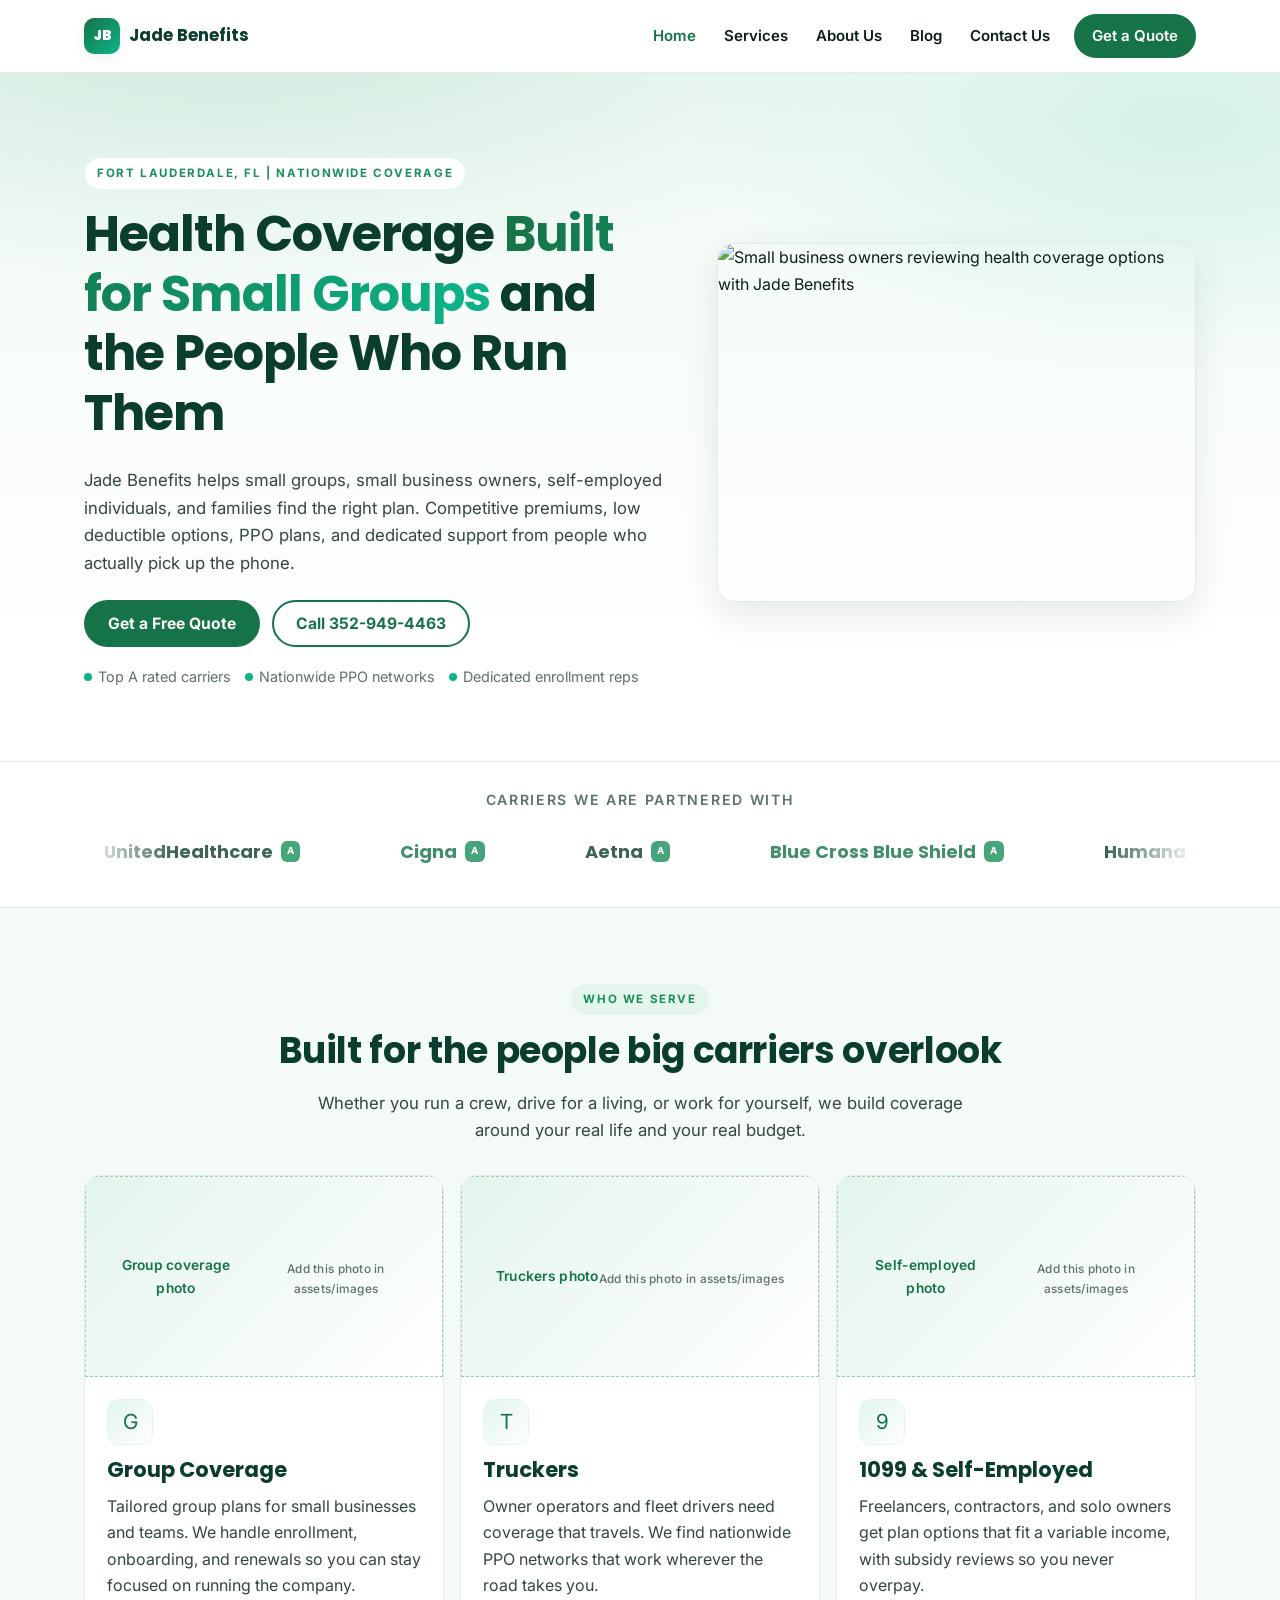
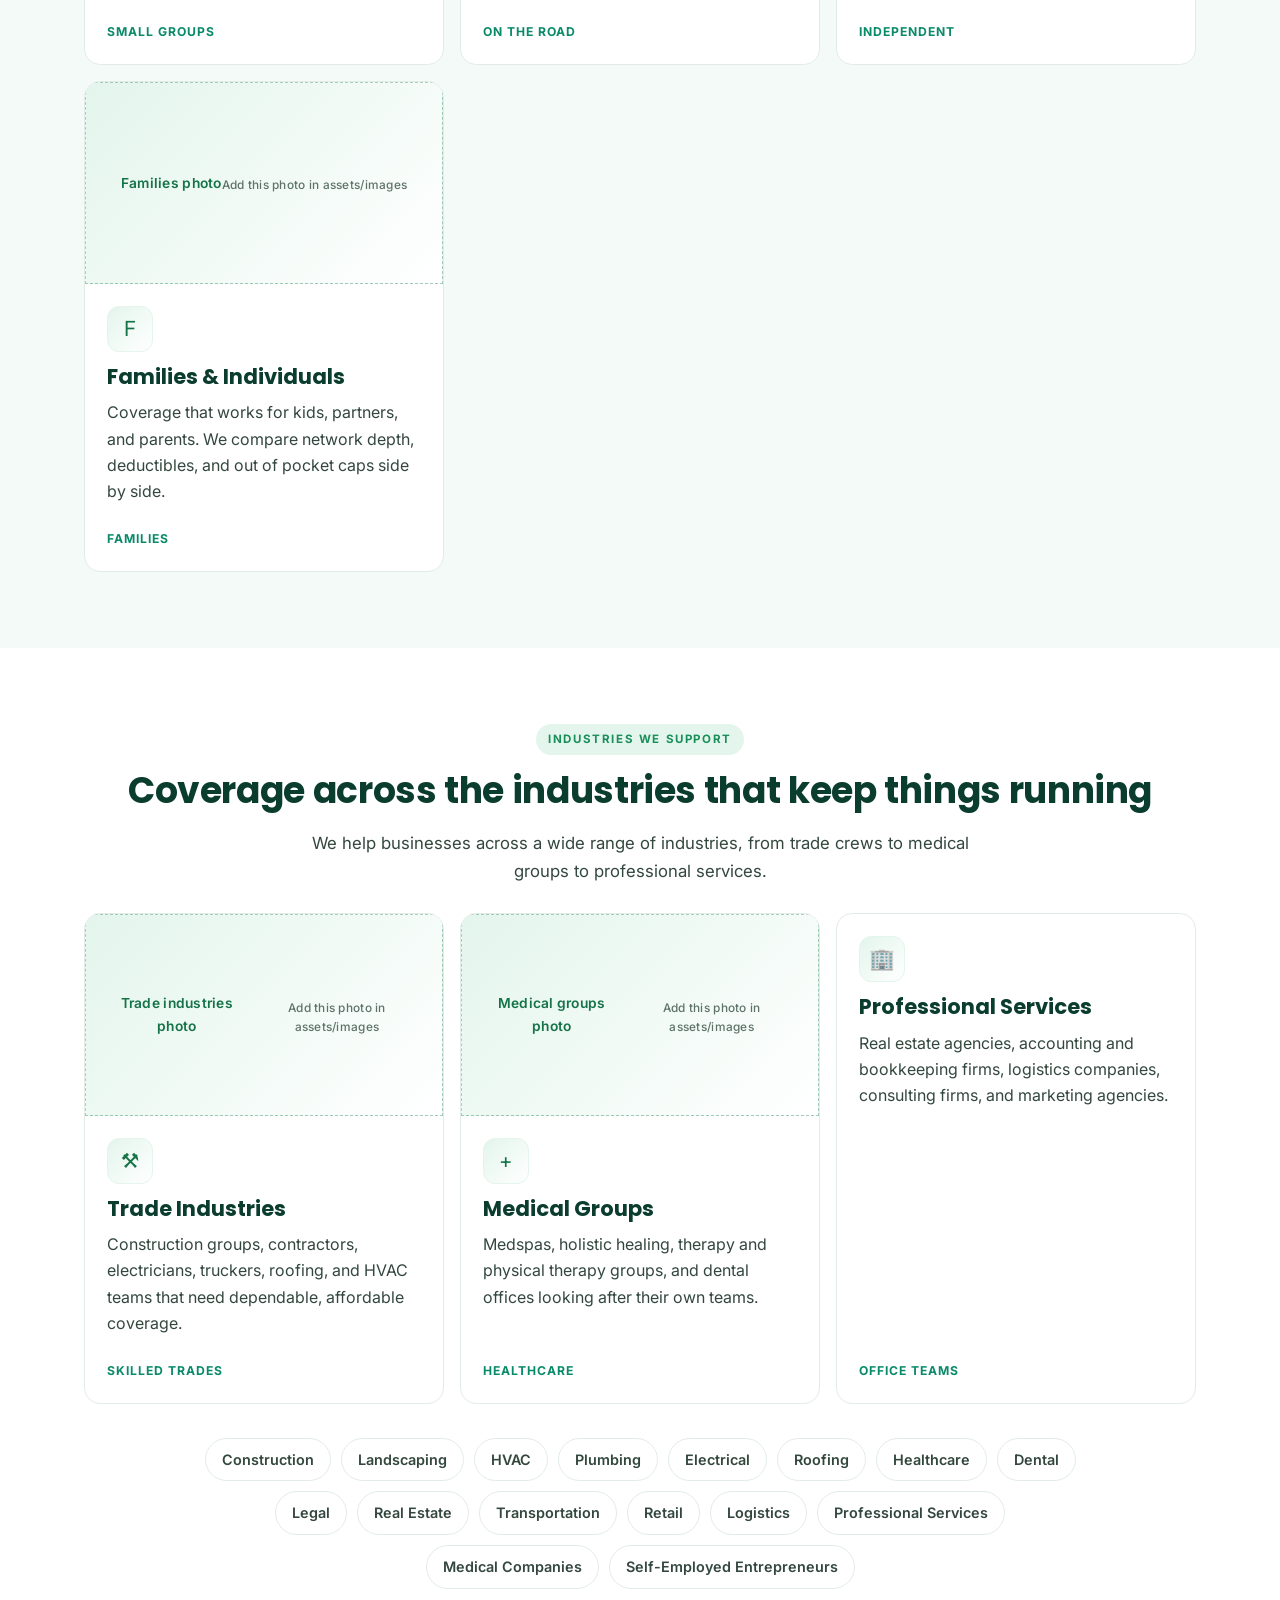
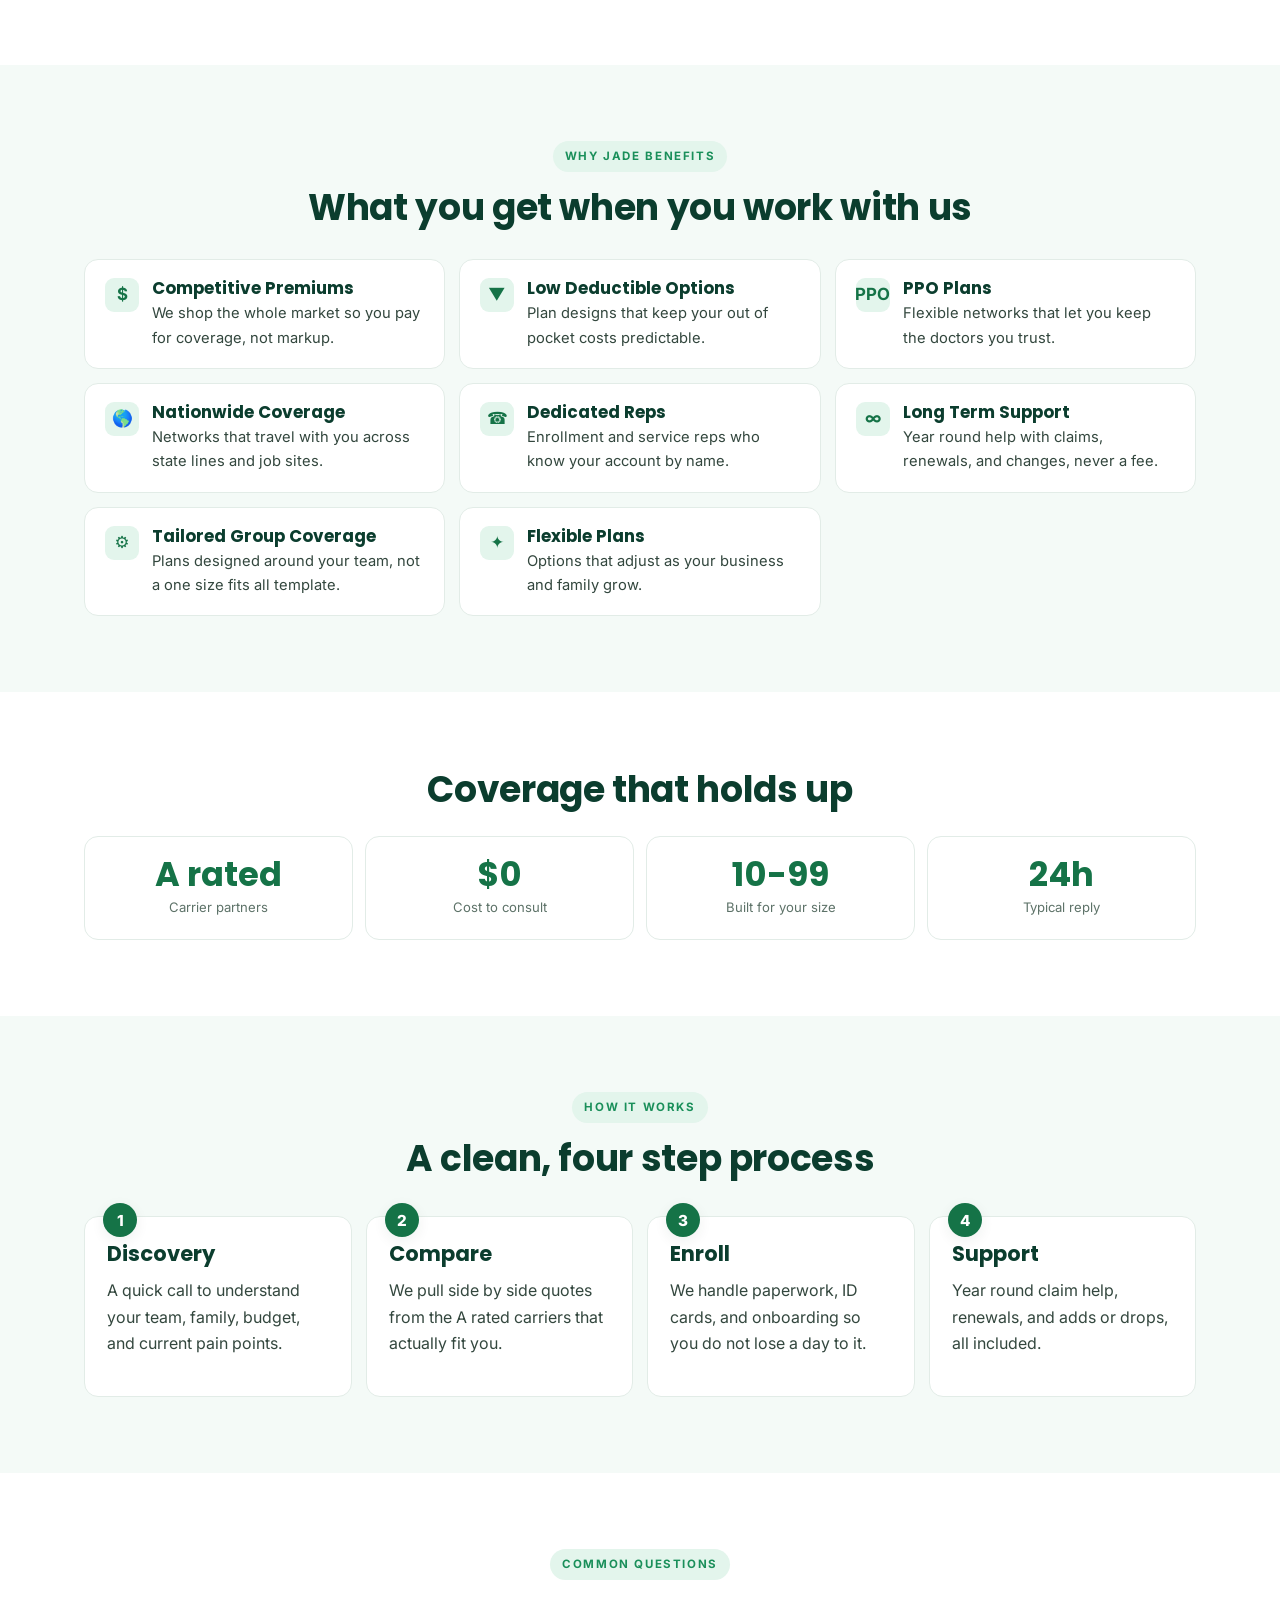
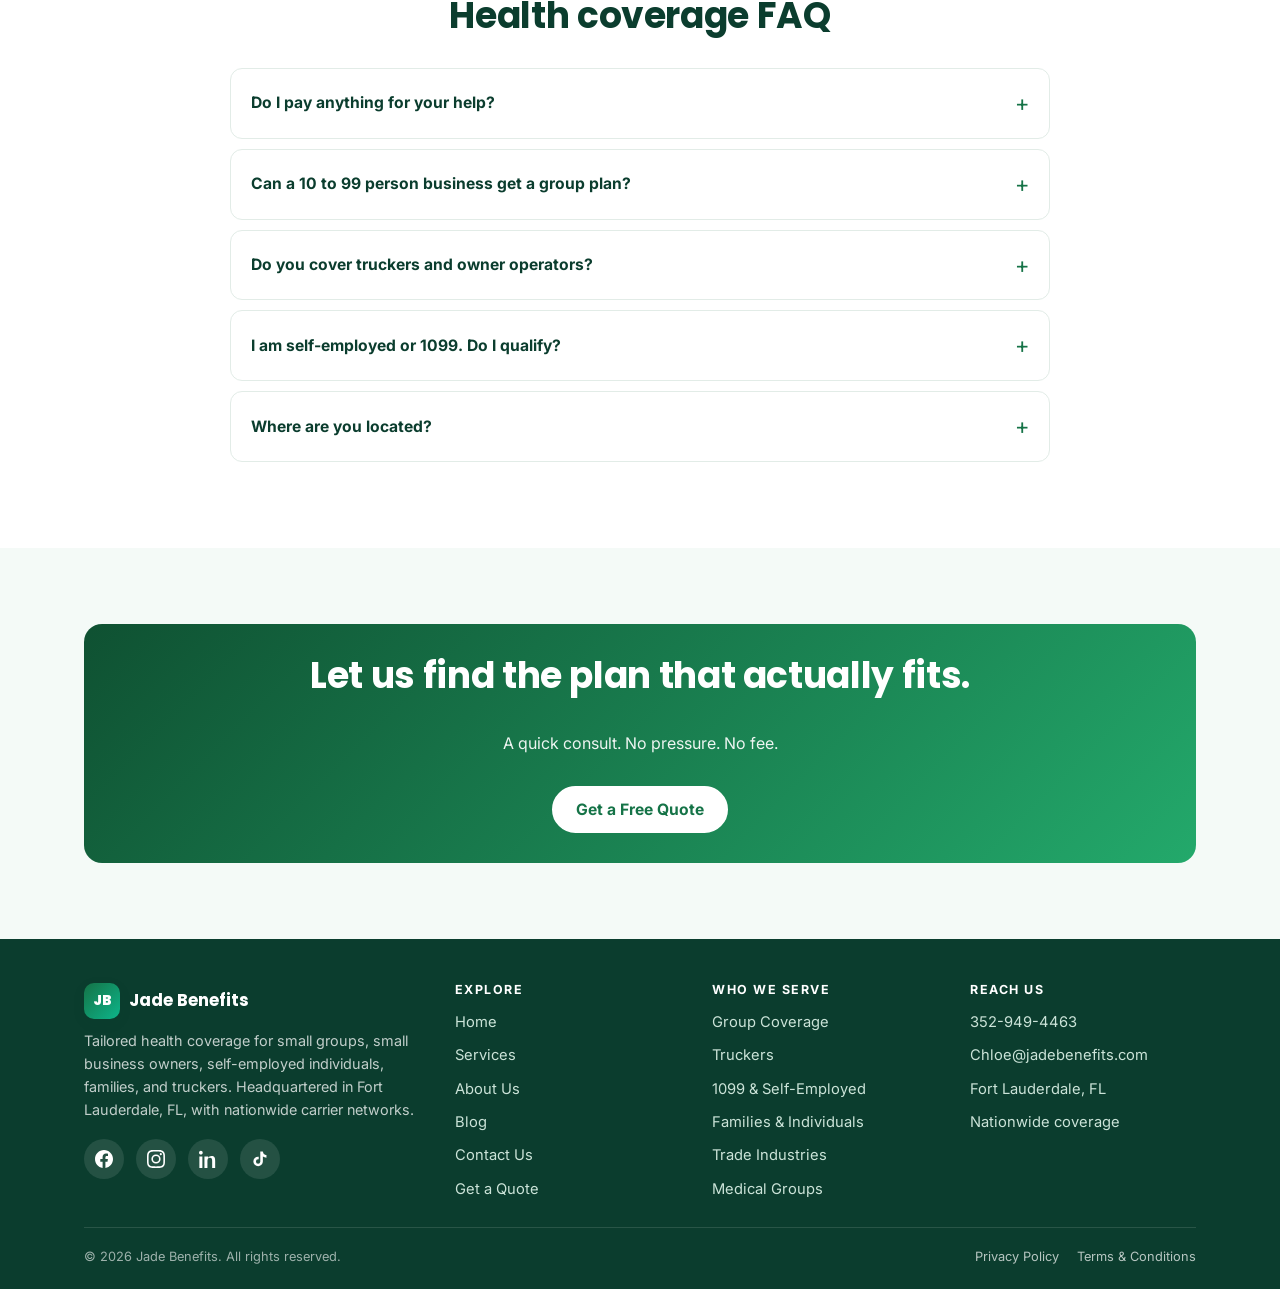
==== index.html @ 9130ab3a "first commit" ====
<!DOCTYPE html>
<html lang="en">
<head>
<meta charset="utf-8" />
<meta name="viewport" content="width=device-width, initial-scale=1" />
<title>Jade Benefits | Group Health Insurance for Small Business, Truckers & 1099</title>
<meta name="description" content="Jade Benefits helps small groups, small business owners, self-employed individuals, families, and truckers get competitive health coverage from top A rated carriers. Based in Fort Lauderdale, FL. Get a free quote." />
<meta name="keywords" content="group health insurance, small business health insurance, truckers health insurance, 1099 health insurance, self employed health insurance, PPO plans, Fort Lauderdale insurance broker" />
<link rel="canonical" href="https://jadebenefits.com/" />
<meta name="robots" content="index,follow" />
<meta name="geo.region" content="US-FL" />
<meta name="geo.placename" content="Fort Lauderdale" />
<meta name="theme-color" content="#157347" />
<meta property="og:type" content="website" />
<meta property="og:title" content="Jade Benefits | Group Health Insurance for Small Business, Truckers & 1099" />
<meta property="og:description" content="Competitive premiums, low deductible options, PPO plans, and nationwide coverage for small groups, truckers, 1099 workers, and families." />
<meta property="og:url" content="https://jadebenefits.com/" />
<meta property="og:site_name" content="Jade Benefits" />
<meta name="twitter:card" content="summary_large_image" />
<meta name="twitter:title" content="Jade Benefits | Health Coverage Built for Small Groups" />
<meta name="twitter:description" content="Tailored group coverage, flexible plans, and nationwide PPO options. Free quote from Jade Benefits." />
<link rel="preconnect" href="https://fonts.googleapis.com" />
<link rel="preconnect" href="https://fonts.gstatic.com" crossorigin />
<link href="https://fonts.googleapis.com/css2?family=Inter:wght@400;500;600;700&family=Poppins:wght@600;700;800&display=swap" rel="stylesheet" />
<link rel="stylesheet" href="assets/css/styles.css" />
<script type="application/ld+json">
{
  "@context": "https://schema.org",
  "@type": "InsuranceAgency",
  "@id": "https://jadebenefits.com/#org",
  "name": "Jade Benefits",
  "url": "https://jadebenefits.com/",
  "telephone": "+1-352-949-4463",
  "email": "Chloe@jadebenefits.com",
  "areaServed": "US",
  "address": {
    "@type": "PostalAddress",
    "addressLocality": "Fort Lauderdale",
    "addressRegion": "FL",
    "addressCountry": "US"
  },
  "sameAs": [
    "https://www.facebook.com/",
    "https://www.instagram.com/",
    "https://www.linkedin.com/",
    "https://www.tiktok.com/"
  ]
}
</script>
</head>
<body>

<!-- ===================== HEADER ===================== -->
<header class="site-header">
  <div class="container nav-wrap">
    <a class="brand" href="index.html" aria-label="Jade Benefits home">
      <span class="brand-badge">JB</span>
      <span>Jade Benefits</span>
    </a>
    <button class="menu-toggle" aria-label="Toggle menu" aria-expanded="false">
      <span></span><span></span><span></span>
    </button>
    <nav id="nav-links" class="nav-links">
      <a href="index.html">Home</a>
      <a href="services.html">Services</a>
      <a href="about.html">About Us</a>
      <a href="blog.html">Blog</a>
      <a href="contact.html">Contact Us</a>
      <a class="nav-cta" href="quote.html">Get a Quote</a>
    </nav>
  </div>
</header>

<!-- ===================== HERO ===================== -->
<section class="hero">
  <div class="container">
    <div class="hero-grid">
      <div class="reveal">
        <span class="eyebrow">Fort Lauderdale, FL | Nationwide coverage</span>
        <h1>Health Coverage <span>Built for Small Groups</span> and the People Who Run Them</h1>
        <p class="hero-sub">Jade Benefits helps small groups, small business owners, self-employed individuals, and families find the right plan. Competitive premiums, low deductible options, PPO plans, and dedicated support from people who actually pick up the phone.</p>
        <div class="hero-ctas">
          <a class="btn btn-primary" href="quote.html">Get a Free Quote</a>
          <a class="btn btn-secondary" href="tel:+13529494463">Call 352-949-4463</a>
        </div>
        <div class="hero-meta">
          <span><span class="dot"></span>Top A rated carriers</span>
          <span><span class="dot"></span>Nationwide PPO networks</span>
          <span><span class="dot"></span>Dedicated enrollment reps</span>
        </div>
      </div>
      <div class="hero-image reveal">
        <img src="assets/images/hero.jpg" alt="Small business owners reviewing health coverage options with Jade Benefits" data-fallback data-label="Home hero photo" loading="eager" />
      </div>
    </div>
  </div>
</section>

<!-- ===================== CARRIERS LOOP ===================== -->
<div class="carriers">
  <div class="container">
    <h2>Carriers we are partnered with</h2>
    <div class="carrier-track-wrap">
      <div class="carrier-track">
        <div class="carrier">UnitedHealthcare <span class="rated">A</span></div>
        <div class="carrier accent">Cigna <span class="rated">A</span></div>
        <div class="carrier">Aetna <span class="rated">A</span></div>
        <div class="carrier accent">Blue Cross Blue Shield <span class="rated">A</span></div>
        <div class="carrier">Humana <span class="rated">A</span></div>
        <div class="carrier accent">Florida Blue <span class="rated">A</span></div>
        <div class="carrier">Allstate Health <span class="rated">A</span></div>
        <div class="carrier accent">UnitedHealthcare</div>
        <!-- duplicate set for seamless loop -->
        <div class="carrier">UnitedHealthcare <span class="rated">A</span></div>
        <div class="carrier accent">Cigna <span class="rated">A</span></div>
        <div class="carrier">Aetna <span class="rated">A</span></div>
        <div class="carrier accent">Blue Cross Blue Shield <span class="rated">A</span></div>
        <div class="carrier">Humana <span class="rated">A</span></div>
        <div class="carrier accent">Florida Blue <span class="rated">A</span></div>
        <div class="carrier">Allstate Health <span class="rated">A</span></div>
        <div class="carrier accent">UnitedHealthcare</div>
      </div>
    </div>
  </div>
</div>

<!-- ===================== WHO WE SERVE ===================== -->
<section class="section bg-soft">
  <div class="container">
    <div class="center reveal" style="margin-bottom:30px">
      <span class="eyebrow">Who we serve</span>
      <h2>Built for the people big carriers overlook</h2>
      <p class="lead">Whether you run a crew, drive for a living, or work for yourself, we build coverage around your real life and your real budget.</p>
    </div>
    <div class="cards">
      <div class="card reveal">
        <div class="card-image"><img src="assets/images/group-coverage.jpg" alt="Group coverage for small businesses" data-fallback data-label="Group coverage photo" loading="lazy" /></div>
        <div class="card-body">
          <div class="ic">G</div>
          <h3>Group Coverage</h3>
          <p>Tailored group plans for small businesses and teams. We handle enrollment, onboarding, and renewals so you can stay focused on running the company.</p>
          <span class="tag">Small Groups</span>
        </div>
      </div>
      <div class="card reveal">
        <div class="card-image"><img src="assets/images/truckers.jpg" alt="Health insurance for truckers and owner operators" data-fallback data-label="Truckers photo" loading="lazy" /></div>
        <div class="card-body">
          <div class="ic">T</div>
          <h3>Truckers</h3>
          <p>Owner operators and fleet drivers need coverage that travels. We find nationwide PPO networks that work wherever the road takes you.</p>
          <span class="tag">On The Road</span>
        </div>
      </div>
      <div class="card reveal">
        <div class="card-image"><img src="assets/images/selfemployed.jpg" alt="Health insurance for 1099 and self employed workers" data-fallback data-label="Self-employed photo" loading="lazy" /></div>
        <div class="card-body">
          <div class="ic">9</div>
          <h3>1099 &amp; Self-Employed</h3>
          <p>Freelancers, contractors, and solo owners get plan options that fit a variable income, with subsidy reviews so you never overpay.</p>
          <span class="tag">Independent</span>
        </div>
      </div>
      <div class="card reveal">
        <div class="card-image"><img src="assets/images/families.jpg" alt="Family health plans" data-fallback data-label="Families photo" loading="lazy" /></div>
        <div class="card-body">
          <div class="ic">F</div>
          <h3>Families &amp; Individuals</h3>
          <p>Coverage that works for kids, partners, and parents. We compare network depth, deductibles, and out of pocket caps side by side.</p>
          <span class="tag">Families</span>
        </div>
      </div>
    </div>
  </div>
</section>

<!-- ===================== INDUSTRIES ===================== -->
<section class="section">
  <div class="container">
    <div class="center reveal" style="margin-bottom:28px">
      <span class="eyebrow">Industries we support</span>
      <h2>Coverage across the industries that keep things running</h2>
      <p class="lead">We help businesses across a wide range of industries, from trade crews to medical groups to professional services.</p>
    </div>

    <div class="cards" style="margin-bottom:34px">
      <div class="card reveal">
        <div class="card-image"><img src="assets/images/trades.jpg" alt="Trade industry health coverage" data-fallback data-label="Trade industries photo" loading="lazy" /></div>
        <div class="card-body">
          <div class="ic">&#9874;</div>
          <h3>Trade Industries</h3>
          <p>Construction groups, contractors, electricians, truckers, roofing, and HVAC teams that need dependable, affordable coverage.</p>
          <span class="tag">Skilled Trades</span>
        </div>
      </div>
      <div class="card reveal">
        <div class="card-image"><img src="assets/images/medical.jpg" alt="Medical group health coverage" data-fallback data-label="Medical groups photo" loading="lazy" /></div>
        <div class="card-body">
          <div class="ic">&#43;</div>
          <h3>Medical Groups</h3>
          <p>Medspas, holistic healing, therapy and physical therapy groups, and dental offices looking after their own teams.</p>
          <span class="tag">Healthcare</span>
        </div>
      </div>
      <div class="card reveal">
        <div class="card-body">
          <div class="ic">&#127970;</div>
          <h3>Professional Services</h3>
          <p>Real estate agencies, accounting and bookkeeping firms, logistics companies, consulting firms, and marketing agencies.</p>
          <span class="tag">Office Teams</span>
        </div>
      </div>
    </div>

    <div class="reveal pill-wrap">
      <span class="pill">Construction</span>
      <span class="pill">Landscaping</span>
      <span class="pill">HVAC</span>
      <span class="pill">Plumbing</span>
      <span class="pill">Electrical</span>
      <span class="pill">Roofing</span>
      <span class="pill">Healthcare</span>
      <span class="pill">Dental</span>
      <span class="pill">Legal</span>
      <span class="pill">Real Estate</span>
      <span class="pill">Transportation</span>
      <span class="pill">Retail</span>
      <span class="pill">Logistics</span>
      <span class="pill">Professional Services</span>
      <span class="pill">Medical Companies</span>
      <span class="pill">Self-Employed Entrepreneurs</span>
    </div>
  </div>
</section>

<!-- ===================== WHY JADE ===================== -->
<section class="section bg-soft">
  <div class="container">
    <div class="center reveal" style="margin-bottom:30px">
      <span class="eyebrow">Why Jade Benefits</span>
      <h2>What you get when you work with us</h2>
    </div>
    <div class="feature-grid">
      <div class="feature reveal"><div class="fic">$</div><div><h3>Competitive Premiums</h3><p>We shop the whole market so you pay for coverage, not markup.</p></div></div>
      <div class="feature reveal"><div class="fic">&#9660;</div><div><h3>Low Deductible Options</h3><p>Plan designs that keep your out of pocket costs predictable.</p></div></div>
      <div class="feature reveal"><div class="fic">PPO</div><div><h3>PPO Plans</h3><p>Flexible networks that let you keep the doctors you trust.</p></div></div>
      <div class="feature reveal"><div class="fic">&#127758;</div><div><h3>Nationwide Coverage</h3><p>Networks that travel with you across state lines and job sites.</p></div></div>
      <div class="feature reveal"><div class="fic">&#9742;</div><div><h3>Dedicated Reps</h3><p>Enrollment and service reps who know your account by name.</p></div></div>
      <div class="feature reveal"><div class="fic">&#8734;</div><div><h3>Long Term Support</h3><p>Year round help with claims, renewals, and changes, never a fee.</p></div></div>
      <div class="feature reveal"><div class="fic">&#9881;</div><div><h3>Tailored Group Coverage</h3><p>Plans designed around your team, not a one size fits all template.</p></div></div>
      <div class="feature reveal"><div class="fic">&#10022;</div><div><h3>Flexible Plans</h3><p>Options that adjust as your business and family grow.</p></div></div>
    </div>
  </div>
</section>

<!-- ===================== STATS ===================== -->
<section class="section">
  <div class="container">
    <div class="center reveal" style="margin-bottom:24px"><h2>Coverage that holds up</h2></div>
    <div class="stats reveal">
      <div class="stat"><div class="stat-num">A rated</div><div class="stat-label">Carrier partners</div></div>
      <div class="stat"><div class="stat-num">$0</div><div class="stat-label">Cost to consult</div></div>
      <div class="stat"><div class="stat-num">10-99</div><div class="stat-label">Built for your size</div></div>
      <div class="stat"><div class="stat-num">24h</div><div class="stat-label">Typical reply</div></div>
    </div>
  </div>
</section>

<!-- ===================== PROCESS ===================== -->
<section class="section bg-soft">
  <div class="container">
    <div class="center reveal" style="margin-bottom:36px">
      <span class="eyebrow">How it works</span>
      <h2>A clean, four step process</h2>
    </div>
    <div class="process">
      <div class="step reveal"><div class="n">1</div><h3>Discovery</h3><p>A quick call to understand your team, family, budget, and current pain points.</p></div>
      <div class="step reveal"><div class="n">2</div><h3>Compare</h3><p>We pull side by side quotes from the A rated carriers that actually fit you.</p></div>
      <div class="step reveal"><div class="n">3</div><h3>Enroll</h3><p>We handle paperwork, ID cards, and onboarding so you do not lose a day to it.</p></div>
      <div class="step reveal"><div class="n">4</div><h3>Support</h3><p>Year round claim help, renewals, and adds or drops, all included.</p></div>
    </div>
  </div>
</section>

<!-- ===================== FAQ ===================== -->
<section class="section">
  <div class="container">
    <div class="center reveal" style="margin-bottom:30px">
      <span class="eyebrow">Common questions</span>
      <h2>Health coverage FAQ</h2>
    </div>
    <div class="reveal" style="max-width:820px;margin:0 auto">
      <details class="faq-item"><summary>Do I pay anything for your help?</summary><p>No. Jade Benefits is paid by the carrier when you enroll, not by you. Consultations, plan comparisons, and ongoing support are free. Your premium is the same whether you work with us or enroll on your own.</p></details>
      <details class="faq-item"><summary>Can a 10 to 99 person business get a group plan?</summary><p>Yes. Group coverage is our sweet spot. We build tailored group plans for teams of all sizes, handle the implementation, and stay on through renewals.</p></details>
      <details class="faq-item"><summary>Do you cover truckers and owner operators?</summary><p>Absolutely. Truckers need coverage that travels, so we focus on nationwide PPO networks that work wherever you haul. Read our dedicated guide on the blog.</p></details>
      <details class="faq-item"><summary>I am self-employed or 1099. Do I qualify?</summary><p>Yes. Freelancers, contractors, and solo owners can get strong individual and family options, and many qualify for premium subsidies. We review every credit you are eligible for.</p></details>
      <details class="faq-item"><summary>Where are you located?</summary><p>Our headquarters is in Fort Lauderdale, Florida, and we help clients with coverage that reaches nationwide.</p></details>
    </div>
  </div>
</section>

<!-- ===================== FINAL CTA ===================== -->
<section class="section bg-soft">
  <div class="container">
    <div class="cta-strip reveal">
      <h2>Let us find the plan that actually fits.</h2>
      <p>A quick consult. No pressure. No fee.</p>
      <a class="btn btn-secondary" href="quote.html" style="background:#fff;color:var(--green-700);border-color:#fff">Get a Free Quote</a>
    </div>
  </div>
</section>

<!-- ===================== FOOTER (placeholder, injected below) ===================== -->
<footer>
  <div class="container">
    <div class="foot-grid">
      <div>
        <div class="brand"><span class="brand-badge">JB</span><span style="color:#fff">Jade Benefits</span></div>
        <p class="foot-brand-text">Tailored health coverage for small groups, small business owners, self-employed individuals, families, and truckers. Headquartered in Fort Lauderdale, FL, with nationwide carrier networks.</p>
        <div class="socials">
          <a href="https://www.facebook.com/" target="_blank" rel="noopener" aria-label="Facebook"><svg width="18" height="18" viewBox="0 0 24 24" fill="currentColor"><path d="M24 12.073C24 5.405 18.627 0 12 0S0 5.405 0 12.073C0 18.1 4.388 23.094 10.125 24v-8.437H7.078v-3.49h3.047V9.41c0-3.025 1.792-4.697 4.533-4.697 1.312 0 2.686.236 2.686.236v2.97h-1.513c-1.491 0-1.956.93-1.956 1.886v2.268h3.328l-.532 3.49h-2.796V24C19.612 23.094 24 18.1 24 12.073z"/></svg></a>
          <a href="https://www.instagram.com/" target="_blank" rel="noopener" aria-label="Instagram"><svg width="18" height="18" viewBox="0 0 24 24" fill="currentColor"><path d="M12 2.163c3.204 0 3.584.012 4.85.07 1.366.062 2.633.334 3.608 1.308.975.975 1.246 2.242 1.308 3.608.058 1.266.07 1.646.07 4.85s-.012 3.584-.07 4.85c-.062 1.366-.334 2.633-1.308 3.608-.975.975-2.242 1.246-3.608 1.308-1.266.058-1.646.07-4.85.07s-3.584-.012-4.85-.07c-1.366-.062-2.633-.334-3.608-1.308-.975-.975-1.246-2.242-1.308-3.608C2.175 15.584 2.163 15.204 2.163 12s.012-3.584.07-4.85c.062-1.366.334-2.633 1.308-3.608.975-.975 2.242-1.246 3.608-1.308C8.416 2.175 8.796 2.163 12 2.163zm0-2.163C8.741 0 8.332.014 7.052.072 5.197.157 3.355.673 2.014 2.014.673 3.355.157 5.197.072 7.052.014 8.332 0 8.741 0 12c0 3.259.014 3.668.072 4.948.085 1.855.601 3.697 1.942 5.038 1.341 1.341 3.183 1.857 5.038 1.942C8.332 23.986 8.741 24 12 24s3.668-.014 4.948-.072c1.855-.085 3.697-.601 5.038-1.942 1.341-1.341 1.857-3.183 1.942-5.038.058-1.28.072-1.689.072-4.948s-.014-3.668-.072-4.948c-.085-1.855-.601-3.697-1.942-5.038C20.645.673 18.803.157 16.948.072 15.668.014 15.259 0 12 0zm0 5.838a6.162 6.162 0 1 0 0 12.324 6.162 6.162 0 0 0 0-12.324zm0 10.162a4 4 0 1 1 0-8 4 4 0 0 1 0 8zm6.406-11.845a1.44 1.44 0 1 0 0 2.881 1.44 1.44 0 0 0 0-2.881z"/></svg></a>
          <a href="https://www.linkedin.com/" target="_blank" rel="noopener" aria-label="LinkedIn"><svg width="18" height="18" viewBox="0 0 24 24" fill="currentColor"><path d="M4.98 3.5C4.98 4.88 3.87 6 2.5 6S.02 4.88.02 3.5 1.13 1 2.5 1s2.48 1.12 2.48 2.5zM.5 8.5h4V24h-4V8.5zM8.5 8.5h3.8v2.1h.05C12.85 9.1 14.6 8 16.7 8c4.1 0 4.85 2.7 4.85 6.2V24h-4v-8.8c0-2.1-.04-4.8-2.93-4.8-2.93 0-3.38 2.3-3.38 4.65V24h-4V8.5z"/></svg></a>
          <a href="https://www.tiktok.com/" target="_blank" rel="noopener" aria-label="TikTok"><svg width="18" height="18" viewBox="0 0 24 24" fill="currentColor"><path d="M19.59 6.69a4.83 4.83 0 0 1-3.77-4.25V2h-3.45v13.67a2.89 2.89 0 0 1-2.88 2.5 2.89 2.89 0 0 1-2.89-2.89 2.89 2.89 0 0 1 2.89-2.89c.28 0 .54.04.79.1V9.01a6.33 6.33 0 0 0-.79-.05 6.34 6.34 0 0 0-6.34 6.34 6.34 6.34 0 0 0 6.34 6.34 6.34 6.34 0 0 0 6.33-6.34V8.69a8.18 8.18 0 0 0 4.78 1.52V6.75a4.85 4.85 0 0 1-1.01-.06z"/></svg></a>
        </div>
      </div>
      <div>
        <h4>Explore</h4>
        <ul>
          <li><a href="index.html">Home</a></li>
          <li><a href="services.html">Services</a></li>
          <li><a href="about.html">About Us</a></li>
          <li><a href="blog.html">Blog</a></li>
          <li><a href="contact.html">Contact Us</a></li>
          <li><a href="quote.html">Get a Quote</a></li>
        </ul>
      </div>
      <div>
        <h4>Who we serve</h4>
        <ul>
          <li><a href="services.html">Group Coverage</a></li>
          <li><a href="blog-truckers.html">Truckers</a></li>
          <li><a href="services.html">1099 &amp; Self-Employed</a></li>
          <li><a href="services.html">Families &amp; Individuals</a></li>
          <li><a href="services.html">Trade Industries</a></li>
          <li><a href="services.html">Medical Groups</a></li>
        </ul>
      </div>
      <div>
        <h4>Reach us</h4>
        <ul>
          <li><a href="tel:+13529494463">352-949-4463</a></li>
          <li><a href="mailto:Chloe@jadebenefits.com">Chloe@jadebenefits.com</a></li>
          <li>Fort Lauderdale, FL</li>
          <li>Nationwide coverage</li>
        </ul>
      </div>
    </div>
    <div class="foot-bottom">
      <span>&copy; <span id="year">2026</span> Jade Benefits. All rights reserved.</span>
      <span class="foot-legal"><a href="privacy.html">Privacy Policy</a><a href="terms.html">Terms &amp; Conditions</a></span>
    </div>
  </div>
</footer>

<button class="to-top" aria-label="Back to top">&#8593;</button>

<script src="assets/js/script.js"></script>
</body>
</html>
---- assets/css/styles.css ----
/* ===================================================================
   Jade Benefits  |  Shared Stylesheet
   White & Green professional theme  |  Mobile first
   =================================================================== */
:root{
  --green-900:#0b3d2e; --green-800:#0f5132; --green-700:#157347;
  --green-600:#1a8f5a; --green-500:#23a96b; --green-400:#43c585;
  --green-100:#e3f5ec; --green-50:#f1faf5;
  --accent:#0db58a; --accent-dark:#098a69;
  --ink:#0c1f17; --ink-2:#33473e; --muted:#5d7268;
  --line:#e2ece7; --bg:#ffffff; --bg-soft:#f4faf7;
  --shadow:0 12px 34px rgba(11,61,46,.10);
  --shadow-sm:0 4px 14px rgba(11,61,46,.07);
  --radius:16px; --radius-sm:10px;
  --ease:cubic-bezier(.2,.7,.2,1);
  --container:1160px; --tap:44px;
}
*{box-sizing:border-box;-webkit-tap-highlight-color:transparent}
html{scroll-behavior:smooth;-webkit-text-size-adjust:100%}
body{margin:0;font-family:'Inter',system-ui,-apple-system,'Segoe UI',Roboto,sans-serif;color:var(--ink);background:var(--bg);line-height:1.65;font-size:16px;-webkit-font-smoothing:antialiased;overflow-x:hidden}
img{max-width:100%;display:block;height:auto}
a{color:var(--green-700);text-decoration:none}
a:hover{text-decoration:underline}
h1,h2,h3,h4{font-family:'Poppins','Inter',system-ui,sans-serif;color:var(--green-900);line-height:1.2;margin:0 0 .5em}
h1{font-size:clamp(1.9rem,6vw,3.1rem);letter-spacing:-.02em}
h2{font-size:clamp(1.5rem,5vw,2.25rem);letter-spacing:-.01em}
h3{font-size:clamp(1.15rem,3.6vw,1.32rem)}
p{margin:0 0 1em;color:var(--ink-2);font-size:1rem}

.container{width:100%;padding:0 18px;margin:0 auto;max-width:var(--container)}
.center{text-align:center}
.section{padding:48px 0}
.bg-soft{background:var(--bg-soft)}
.eyebrow{display:inline-block;font-size:.72rem;font-weight:700;letter-spacing:.14em;text-transform:uppercase;color:var(--green-600);background:var(--green-100);padding:6px 12px;border-radius:999px;margin-bottom:14px}
.lead{max-width:680px;margin:0 auto;font-size:1.05rem}

/* Buttons */
.btn{display:inline-flex;align-items:center;justify-content:center;gap:8px;min-height:var(--tap);padding:13px 22px;border-radius:999px;font-weight:700;font-size:.98rem;border:2px solid transparent;transition:transform .2s var(--ease),box-shadow .2s var(--ease),background .2s,color .2s;cursor:pointer;text-decoration:none;line-height:1.1;max-width:100%}
.btn-primary{background:var(--green-700);color:#fff}
.btn-primary:hover{background:var(--green-600);box-shadow:0 8px 22px rgba(26,143,90,.30);transform:translateY(-1px);text-decoration:none;color:#fff}
.btn-secondary{background:#fff;color:var(--green-700);border-color:var(--green-700)}
.btn-secondary:hover{background:var(--green-700);color:#fff;text-decoration:none}
.btn-accent{background:var(--accent);color:#fff}
.btn-accent:hover{background:var(--accent-dark);color:#fff;text-decoration:none}

/* Header / nav */
.site-header{position:sticky;top:0;z-index:50;background:rgba(255,255,255,.94);backdrop-filter:saturate(160%) blur(10px);border-bottom:1px solid var(--line)}
.nav-wrap{display:flex;align-items:center;justify-content:space-between;height:64px}
.brand{display:flex;align-items:center;gap:9px;font-family:'Poppins',sans-serif;font-weight:700;color:var(--green-900);font-size:1.05rem}
.brand-badge{width:36px;height:36px;border-radius:10px;background:linear-gradient(135deg,var(--green-700),var(--accent));display:flex;align-items:center;justify-content:center;color:#fff;font-weight:800;font-size:.9rem;box-shadow:var(--shadow-sm);flex-shrink:0}
.menu-toggle{display:flex;flex-direction:column;justify-content:center;align-items:center;gap:5px;background:transparent;border:0;padding:10px;cursor:pointer;min-width:var(--tap);min-height:var(--tap)}
.menu-toggle span{width:24px;height:2.5px;background:var(--ink);border-radius:2px;transition:transform .25s,opacity .25s}
.menu-toggle[aria-expanded="true"] span:nth-child(1){transform:translateY(7.5px) rotate(45deg)}
.menu-toggle[aria-expanded="true"] span:nth-child(2){opacity:0}
.menu-toggle[aria-expanded="true"] span:nth-child(3){transform:translateY(-7.5px) rotate(-45deg)}
.nav-links{display:none;position:absolute;top:64px;left:0;right:0;flex-direction:column;gap:0;background:#fff;border-top:1px solid var(--line);border-bottom:1px solid var(--line);box-shadow:0 12px 24px rgba(11,61,46,.08);padding:6px 0 12px;z-index:60}
.nav-links.open{display:flex}
.nav-links a{color:var(--ink);font-weight:600;font-size:1rem;padding:14px 20px;border-bottom:1px solid var(--line);min-height:var(--tap);display:flex;align-items:center;width:100%}
.nav-links a:last-child{border-bottom:0}
.nav-links a:hover{color:var(--green-700);text-decoration:none}
.nav-links a.active{color:var(--green-700)}
.nav-links a.nav-cta{background:var(--green-700);color:#fff;margin:10px 16px 6px;border-radius:10px;text-align:center;padding:14px 16px;border-bottom:0;justify-content:center;width:calc(100% - 32px);align-self:center}
.nav-links a.nav-cta:hover{background:var(--green-600);color:#fff}

/* Hero */
.hero{position:relative;background:radial-gradient(1200px 500px at 18% -10%,rgba(26,143,90,.16),transparent 60%),radial-gradient(900px 450px at 92% 8%,rgba(13,181,138,.13),transparent 55%),linear-gradient(180deg,#f1faf5 0%,#ffffff 88%);padding:44px 0 36px;overflow:hidden}
.hero-grid{display:grid;grid-template-columns:1fr;gap:28px;align-items:center}
.hero .eyebrow{background:#fff;border:1px solid var(--green-100)}
.hero h1 span{background:linear-gradient(90deg,var(--green-700),var(--accent));-webkit-background-clip:text;background-clip:text;color:transparent}
.hero-sub{font-size:1.05rem;color:var(--ink-2);margin-bottom:22px}
.hero-ctas{display:flex;flex-direction:column;gap:10px;margin-bottom:18px}
.hero-ctas .btn{width:100%}
.hero-meta{display:flex;flex-wrap:wrap;gap:14px;color:var(--muted);font-size:.9rem}
.hero-meta span{display:inline-flex;align-items:center;gap:6px}
.hero-meta .dot{width:8px;height:8px;border-radius:50%;background:var(--accent);flex-shrink:0}
.hero-image{width:100%;border-radius:18px;overflow:hidden;box-shadow:var(--shadow);border:1px solid var(--line);aspect-ratio:4/3}
.hero-image img{width:100%;height:100%;object-fit:cover}

/* Image placeholder (until user supplies photos) */
.img-ph{width:100%;height:100%;min-height:160px;display:flex;align-items:center;justify-content:center;text-align:center;padding:18px;background:linear-gradient(135deg,var(--green-100),#fff);color:var(--green-700);font-weight:600;font-size:.86rem;letter-spacing:.02em;border:1px dashed rgba(21,115,71,.35)}
.img-ph small{display:block;font-weight:500;color:var(--muted);font-size:.74rem;margin-top:6px}

/* Carriers loop */
.carriers{padding:30px 0;background:#fff;border-top:1px solid var(--line);border-bottom:1px solid var(--line)}
.carriers h2{text-align:center;font-size:.88rem;color:var(--muted);letter-spacing:.12em;text-transform:uppercase;font-family:'Inter',sans-serif;font-weight:600;margin-bottom:18px}
.carrier-track-wrap{overflow:hidden;position:relative;-webkit-mask-image:linear-gradient(90deg,transparent,#000 8%,#000 92%,transparent);mask-image:linear-gradient(90deg,transparent,#000 8%,#000 92%,transparent)}
.carrier-track{display:flex;gap:40px;width:max-content;animation:scroll 28s linear infinite}
.carrier{flex:0 0 auto;display:flex;align-items:center;gap:8px;height:44px;padding:0 12px;font-family:'Poppins',sans-serif;font-weight:700;color:var(--green-900);font-size:1rem;white-space:nowrap;opacity:.8}
.carrier .rated{font-size:.62rem;font-weight:700;color:#fff;background:var(--green-600);padding:2px 6px;border-radius:6px;letter-spacing:.04em}
.carrier.accent{color:var(--green-700)}
@keyframes scroll{from{transform:translateX(0)}to{transform:translateX(-50%)}}

/* Cards */
.cards{display:grid;grid-template-columns:1fr;gap:16px}
.card{background:#fff;border:1px solid var(--line);border-radius:16px;overflow:hidden;transition:transform .25s var(--ease),box-shadow .25s var(--ease),border-color .2s;display:flex;flex-direction:column}
.card:hover{transform:translateY(-4px);box-shadow:var(--shadow);border-color:var(--green-100)}
.card .card-image{aspect-ratio:16/9;width:100%;background:var(--green-50);overflow:hidden}
.card .card-image img{width:100%;height:100%;object-fit:cover;display:block}
.card .card-body{padding:22px;display:flex;flex-direction:column;gap:8px;flex:1}
.card .ic{width:46px;height:46px;border-radius:12px;background:linear-gradient(135deg,var(--green-100),#fff);border:1px solid var(--green-100);display:flex;align-items:center;justify-content:center;color:var(--green-700);font-size:1.3rem}
.card h3{margin:4px 0 2px}
.card .tag{font-size:.76rem;font-weight:700;color:var(--accent-dark);letter-spacing:.08em;text-transform:uppercase;margin-top:auto}

/* Feature / check list */
.feature-grid{display:grid;grid-template-columns:1fr;gap:14px}
.feature{display:flex;gap:13px;align-items:flex-start;background:#fff;border:1px solid var(--line);border-radius:14px;padding:18px 20px}
.feature .fic{flex-shrink:0;width:34px;height:34px;border-radius:9px;background:var(--green-100);color:var(--green-700);display:flex;align-items:center;justify-content:center;font-size:1.05rem;font-weight:700}
.feature h3{font-size:1.05rem;margin:0 0 3px}
.feature p{font-size:.92rem;margin:0}

.check-list{list-style:none;padding:0;margin:0 0 16px;display:flex;flex-direction:column;gap:10px}
.check-list li{display:flex;gap:11px;align-items:flex-start;color:var(--ink-2);font-size:.97rem}
.check-list li::before{content:"\2713";flex-shrink:0;width:22px;height:22px;border-radius:50%;background:linear-gradient(135deg,var(--accent),var(--green-600));color:#fff;display:inline-flex;align-items:center;justify-content:center;font-size:.72rem;font-weight:700;margin-top:1px}

/* Industry pills */
.pill-wrap{display:flex;flex-wrap:wrap;gap:10px;justify-content:center;max-width:880px;margin:0 auto}
.pill{background:#fff;border:1px solid var(--line);border-radius:999px;padding:9px 16px;font-size:.9rem;font-weight:600;color:var(--ink-2);transition:transform .2s var(--ease),border-color .2s,color .2s}
.pill:hover{transform:translateY(-2px);border-color:var(--green-400);color:var(--green-700)}

/* Stats */
.stats{display:grid;grid-template-columns:1fr 1fr;gap:12px}
.stat{text-align:center;padding:20px 8px;background:#fff;border:1px solid var(--line);border-radius:14px}
.stat-num{font-family:'Poppins',sans-serif;font-weight:700;font-size:clamp(1.6rem,6vw,2.1rem);color:var(--green-700);line-height:1.1}
.stat-label{font-size:.82rem;color:var(--muted);margin-top:4px}

/* Process steps */
.process{display:grid;grid-template-columns:1fr;gap:14px}
.step{background:#fff;border:1px solid var(--line);border-radius:14px;padding:24px 22px;position:relative}
.step .n{position:absolute;top:-14px;left:18px;background:var(--green-700);color:#fff;font-weight:800;width:34px;height:34px;border-radius:50%;display:flex;align-items:center;justify-content:center;font-size:.95rem;box-shadow:var(--shadow-sm)}

/* FAQ */
details.faq-item{background:#fff;border:1px solid var(--line);border-radius:12px;padding:16px 20px;margin-bottom:10px;transition:border-color .2s}
details.faq-item[open]{border-color:var(--green-100)}
details.faq-item summary{cursor:pointer;font-weight:700;color:var(--green-900);list-style:none;display:flex;justify-content:space-between;align-items:center;gap:10px;font-size:.98rem}
details.faq-item summary::-webkit-details-marker{display:none}
details.faq-item summary::after{content:"+";font-size:1.4rem;color:var(--green-700);font-weight:400;flex-shrink:0}
details.faq-item[open] summary::after{content:"\2013"}
details.faq-item > *:not(summary){margin-top:10px;color:var(--ink-2)}

/* CTA strip */
.cta-strip{background:linear-gradient(135deg,var(--green-800),var(--green-500));color:#fff;border-radius:18px;padding:30px 22px;text-align:center;display:flex;flex-direction:column;align-items:center;gap:14px}
.cta-strip h2{color:#fff}
.cta-strip p{color:rgba(255,255,255,.92)}

/* Page banner (inner pages) */
.page-banner{background:radial-gradient(900px 400px at 80% -20%,rgba(13,181,138,.16),transparent 60%),linear-gradient(180deg,#f1faf5,#fff);padding:42px 0 30px;border-bottom:1px solid var(--line)}
.page-banner h1{margin-bottom:10px}
.page-banner p{max-width:660px;font-size:1.05rem}

/* Footer */
footer{background:var(--green-900);color:#cbe3d8;padding:44px 0 22px}
footer a{color:#cbe3d8}
footer a:hover{color:#fff}
.foot-grid{display:grid;grid-template-columns:1fr;gap:26px;margin-bottom:26px}
.foot-grid h4{color:#fff;font-size:.78rem;letter-spacing:.12em;text-transform:uppercase;font-family:'Inter',sans-serif;margin-bottom:12px}
.foot-grid ul{list-style:none;padding:0;margin:0;display:flex;flex-direction:column;gap:9px;font-size:.92rem}
.foot-grid .brand{color:#fff;margin-bottom:10px}
.foot-brand-text{color:rgba(255,255,255,.75);font-size:.9rem;line-height:1.6}
.foot-bottom{border-top:1px solid rgba(255,255,255,.12);padding-top:18px;font-size:.8rem;color:rgba(255,255,255,.6);display:flex;flex-direction:column;gap:6px}
.foot-legal{display:flex;gap:18px;flex-wrap:wrap}
.foot-legal a{color:rgba(255,255,255,.7)}
.foot-legal a:hover{color:#fff}
.socials{display:flex;gap:12px;margin-top:18px}
.socials a{display:flex;align-items:center;justify-content:center;width:40px;height:40px;border-radius:50%;background:rgba(255,255,255,.1);color:#fff;transition:background .2s,transform .2s}
.socials a:hover{background:var(--accent);transform:translateY(-2px)}

/* Back to top */
.to-top{position:fixed;right:18px;bottom:18px;width:48px;height:48px;border-radius:50%;background:var(--green-700);color:#fff;border:0;display:flex;align-items:center;justify-content:center;cursor:pointer;box-shadow:var(--shadow);opacity:0;visibility:hidden;transform:translateY(12px);transition:opacity .3s,visibility .3s,transform .3s,background .2s;z-index:80}
.to-top.show{opacity:1;visibility:visible;transform:translateY(0)}
.to-top:hover{background:var(--green-600)}

/* Scroll reveal */
.reveal{opacity:0;transform:translateY(26px);transition:opacity .7s var(--ease),transform .7s var(--ease)}
.reveal.in{opacity:1;transform:none}
@media (prefers-reduced-motion:reduce){
  .reveal{opacity:1;transform:none;transition:none}
  .carrier-track{animation:none}
  html{scroll-behavior:auto}
}

.space-8{height:8px}.space-16{height:16px}.space-24{height:24px}

/* Responsive */
@media (min-width:640px){
  .container{padding:0 24px}
  .section{padding:62px 0}
  .hero{padding:60px 0 52px}
  .hero-ctas{flex-direction:row;gap:12px}
  .hero-ctas .btn{width:auto}
  .cards{grid-template-columns:1fr 1fr}
  .feature-grid{grid-template-columns:1fr 1fr}
  .process{grid-template-columns:1fr 1fr}
  .stats{grid-template-columns:repeat(4,1fr)}
  .foot-grid{grid-template-columns:1fr 1fr}
  .foot-bottom{flex-direction:row;justify-content:space-between}
}
@media (min-width:960px){
  .section{padding:76px 0}
  .hero{padding:84px 0 72px}
  .hero-grid{grid-template-columns:1.1fr .9fr;gap:48px}
  .nav-wrap{height:72px}
  .nav-links{display:flex;position:static;flex-direction:row;gap:20px;background:transparent;border:0;padding:0;box-shadow:none;align-items:center}
  .nav-links a{padding:8px 4px;border-bottom:0;min-height:auto;font-size:.94rem;width:auto;white-space:nowrap}
  .nav-links a.nav-cta{margin:0;padding:10px 18px;border-radius:999px}
  .menu-toggle{display:none}
  .cards{grid-template-columns:repeat(3,1fr)}
  .process{grid-template-columns:repeat(4,1fr)}
  .feature-grid{grid-template-columns:repeat(3,1fr)}
  .foot-grid{grid-template-columns:1.5fr 1fr 1fr 1fr;gap:32px}
  .carrier-track{gap:60px;animation-duration:34s}
  .carrier{font-size:1.12rem;height:50px;padding:0 20px}
}
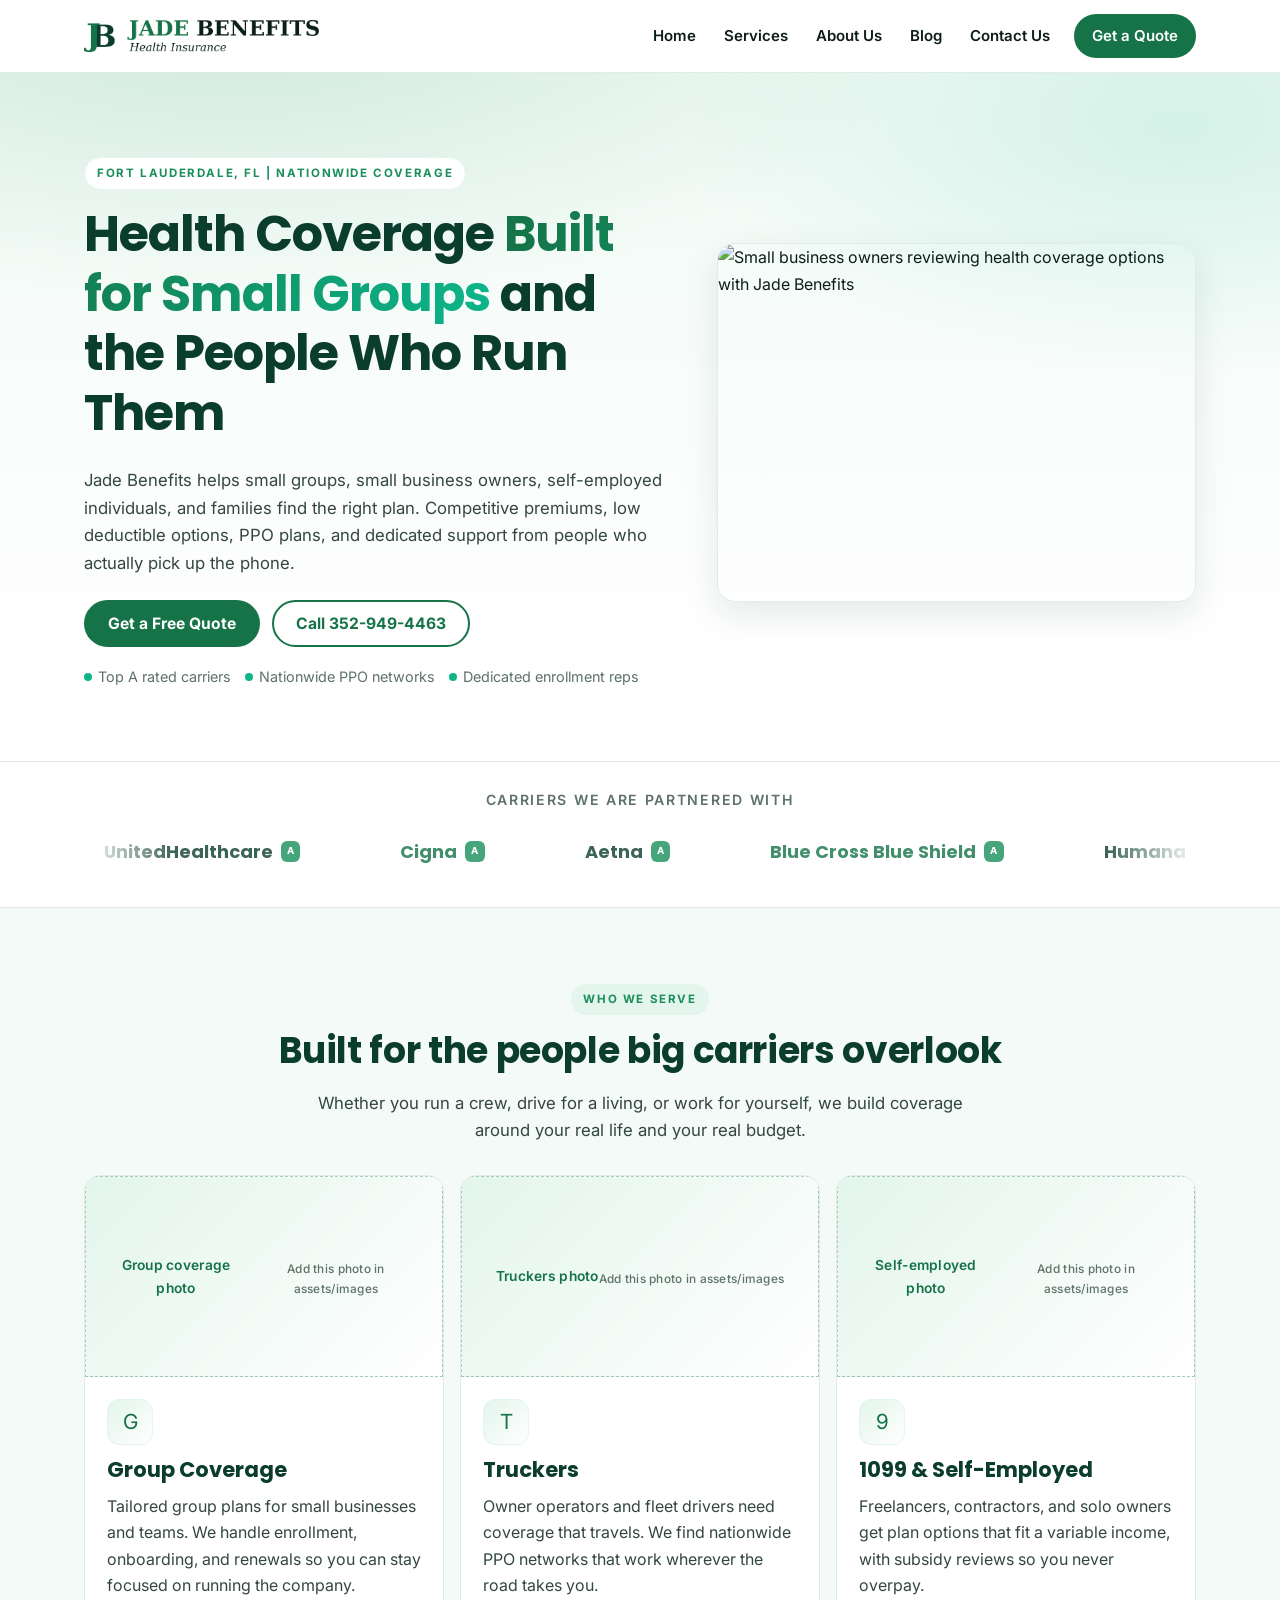
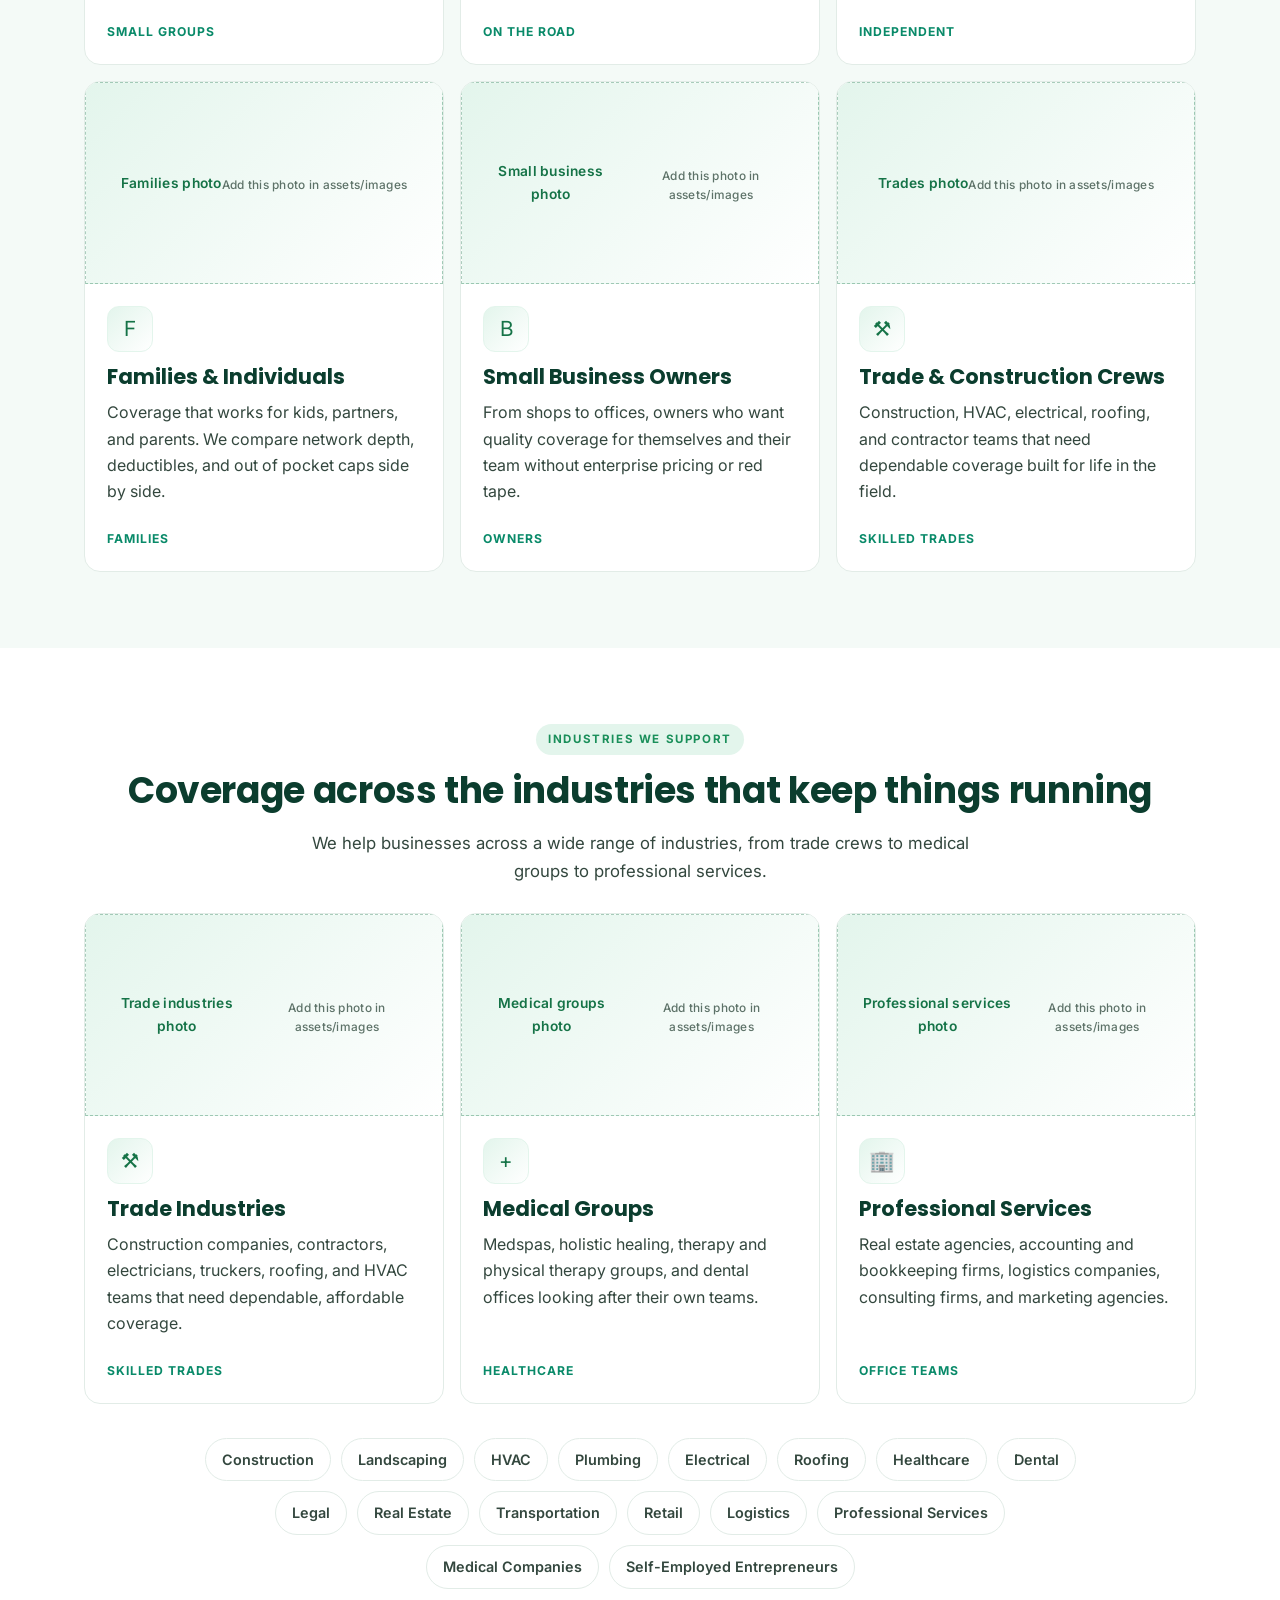
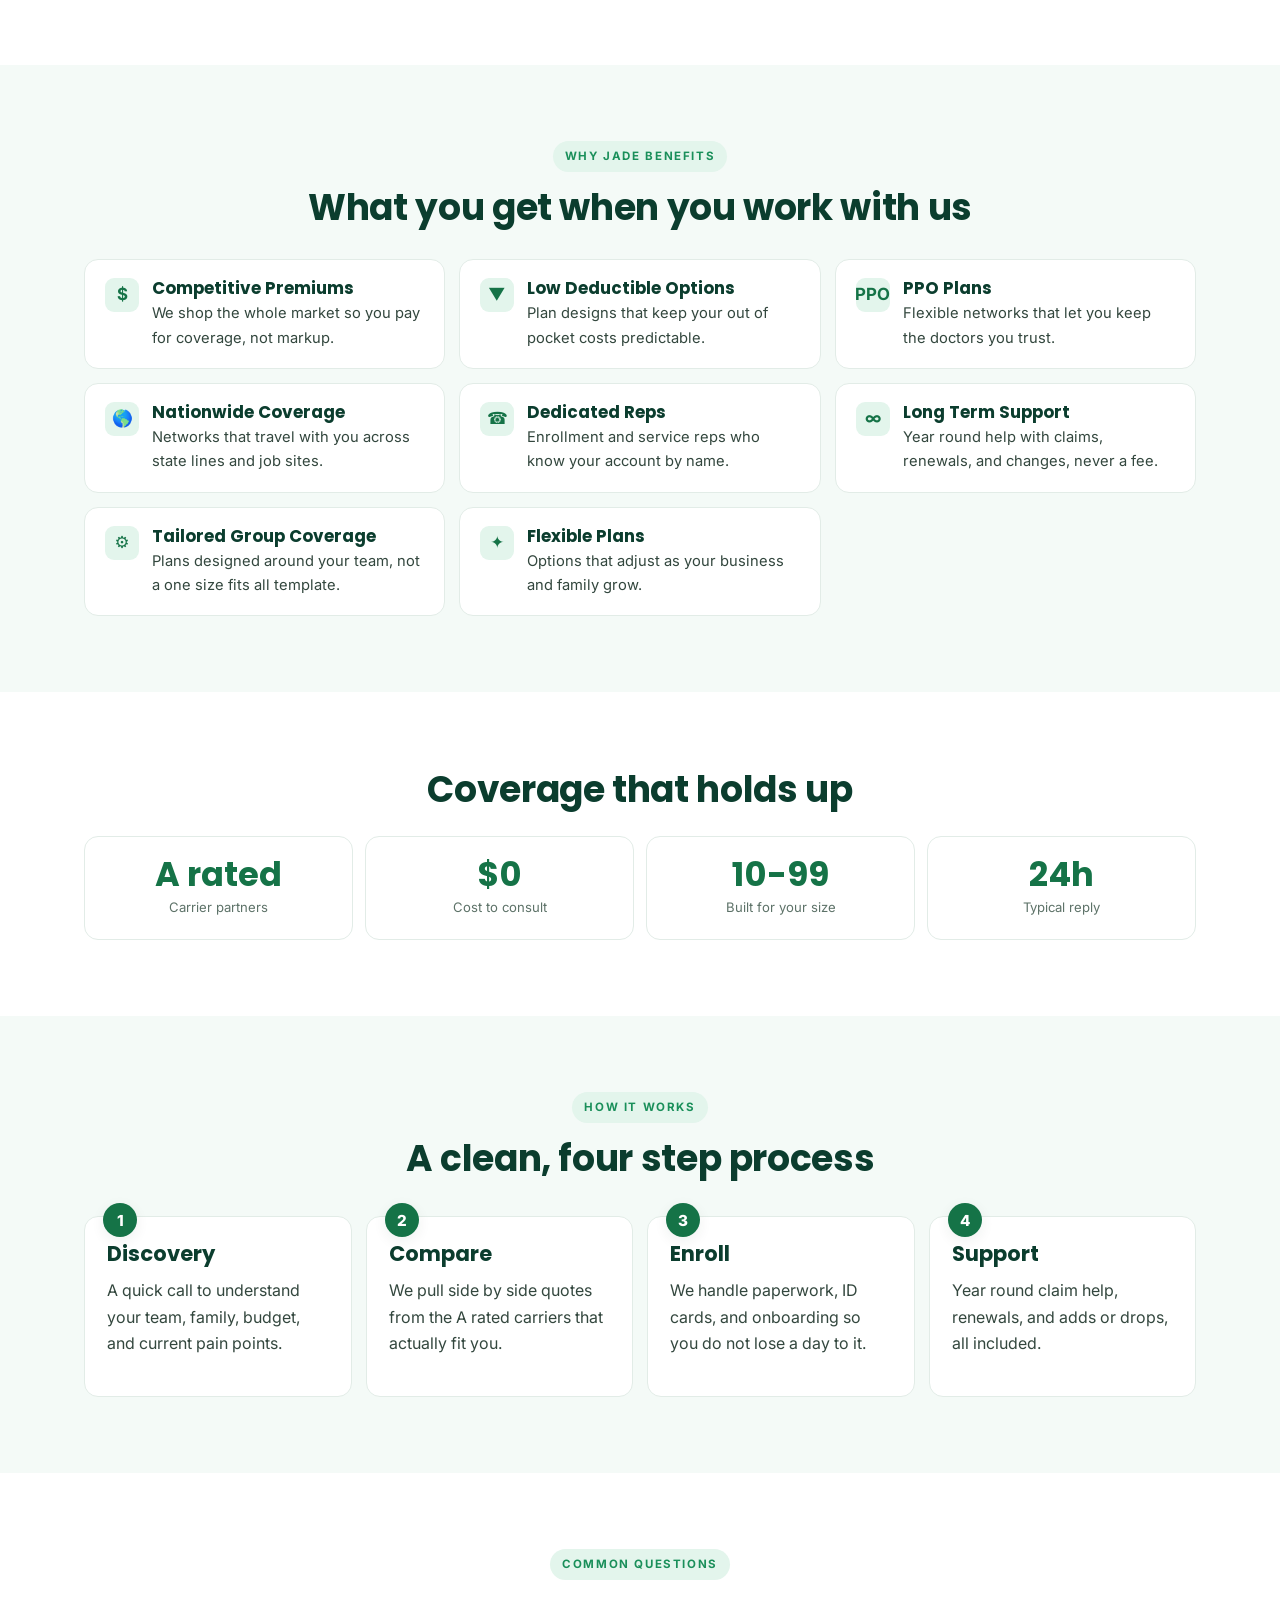
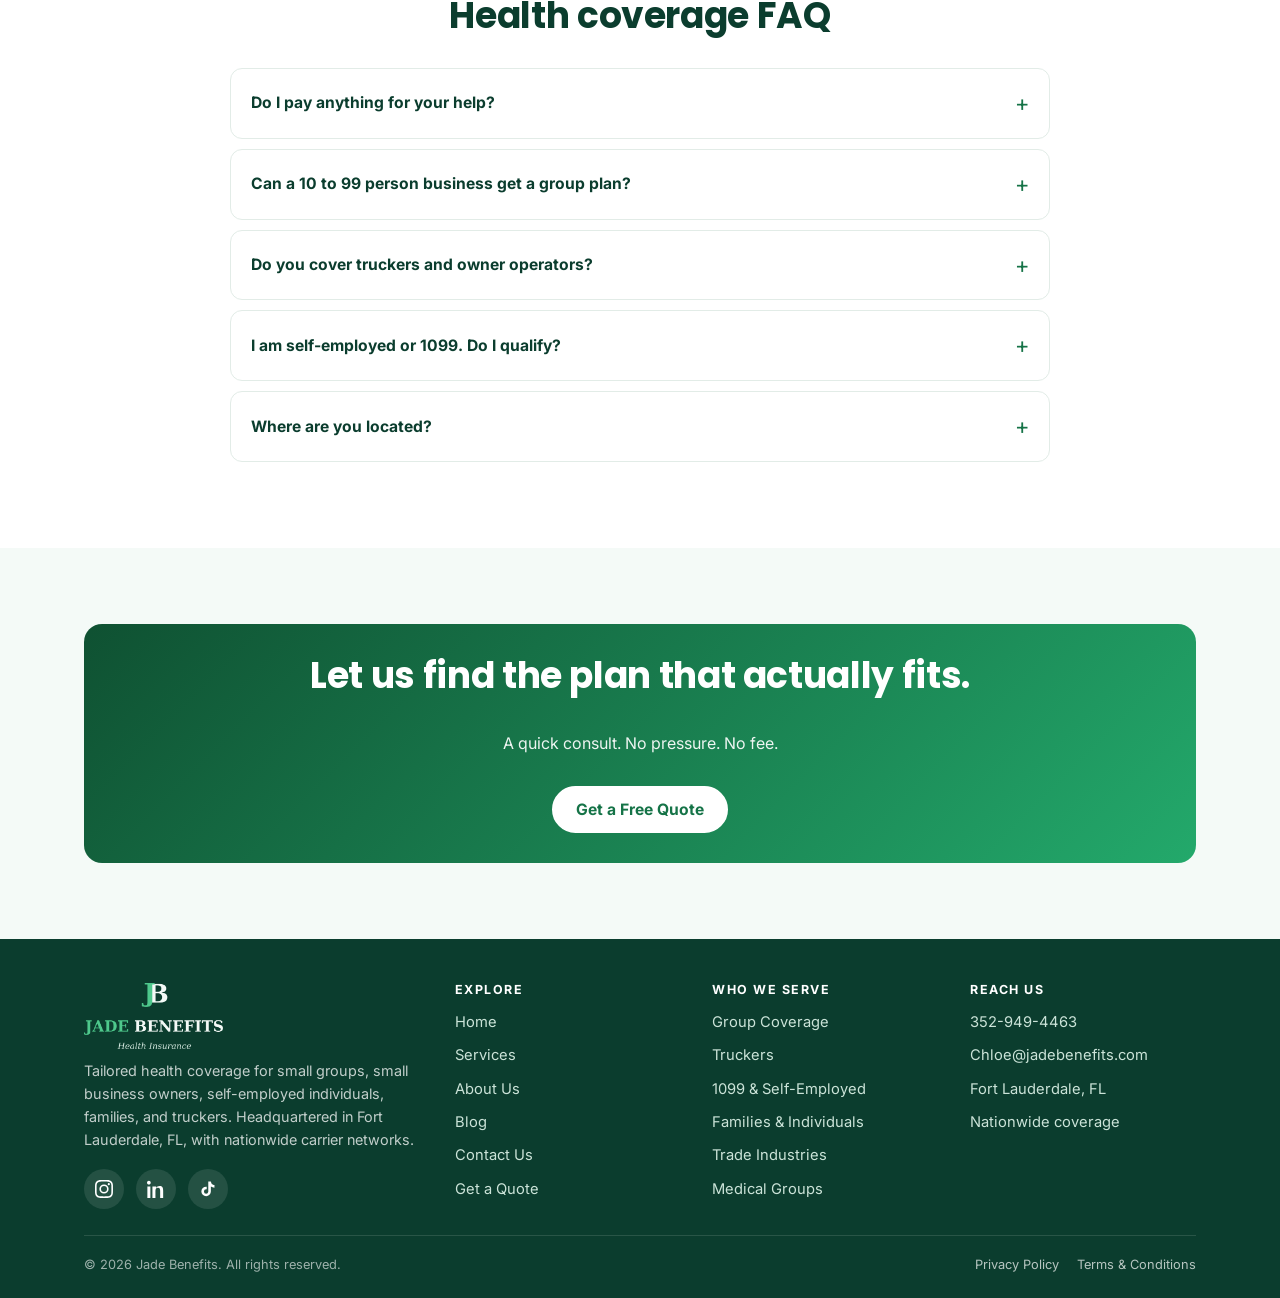
==== commit 4a14a37f: "first commit" ====
--- a/index.html
+++ b/index.html
@@ -23,6 +23,13 @@
 <link rel="preconnect" href="https://fonts.gstatic.com" crossorigin />
 <link href="https://fonts.googleapis.com/css2?family=Inter:wght@400;500;600;700&family=Poppins:wght@600;700;800&display=swap" rel="stylesheet" />
 <link rel="stylesheet" href="assets/css/styles.css" />
+<link rel="icon" href="/favicon.ico" sizes="any" />
+<link rel="icon" type="image/png" href="/favicon-512.png" />
+<link rel="apple-touch-icon" href="/apple-touch-icon.png" />
+<meta property="og:image" content="https://jadebenefits.com/og-image.png" />
+<meta property="og:image:width" content="1200" />
+<meta property="og:image:height" content="630" />
+<meta name="twitter:image" content="https://jadebenefits.com/og-image.png" />
 <script type="application/ld+json">
 {
   "@context": "https://schema.org",
@@ -30,6 +37,8 @@
   "@id": "https://jadebenefits.com/#org",
   "name": "Jade Benefits",
   "url": "https://jadebenefits.com/",
+  "logo": "https://jadebenefits.com/assets/images/jade-benefits-logo.png",
+  "image": "https://jadebenefits.com/og-image.png",
   "telephone": "+1-352-949-4463",
   "email": "Chloe@jadebenefits.com",
   "areaServed": "US",
@@ -40,33 +49,44 @@
     "addressCountry": "US"
   },
   "sameAs": [
-    "https://www.facebook.com/",
-    "https://www.instagram.com/",
-    "https://www.linkedin.com/",
-    "https://www.tiktok.com/"
+    "https://www.instagram.com/jadebenefits/",
+    "https://www.linkedin.com/in/chloe-brown-779110329/",
+    "https://www.tiktok.com/@jadebenefits"
   ]
 }
 </script>
+<style>
+#jb-loader{position:fixed;inset:0;z-index:9999;background:#f4faf7;display:flex;align-items:center;justify-content:center;animation:jbFade .6s ease 1.7s forwards}
+#jb-loader .jb-mark{font-family:Georgia,'Times New Roman',serif;font-weight:700;font-size:clamp(3.2rem,17vw,6rem);display:flex;line-height:1}
+#jb-loader .jb-j{color:#157347;opacity:0;transform:translateY(16px) scale(.9);animation:jbIn .55s cubic-bezier(.2,.7,.2,1) .15s forwards}
+#jb-loader .jb-b{color:#0b3d2e;opacity:0;transform:translateY(16px) scale(.9);animation:jbIn .55s cubic-bezier(.2,.7,.2,1) .45s forwards;margin-left:-.05em}
+#jb-loader .jb-line{position:absolute;bottom:34%;width:96px;height:3px;border-radius:3px;background:#e3f5ec;overflow:hidden}
+#jb-loader .jb-line::after{content:"";position:absolute;inset:0;width:40%;background:linear-gradient(90deg,#1a8f5a,#0db58a);border-radius:3px;animation:jbBar 1.4s ease .2s forwards}
+@keyframes jbIn{to{opacity:1;transform:none}}
+@keyframes jbBar{0%{transform:translateX(-120%)}100%{transform:translateX(320%)}}
+@keyframes jbFade{to{opacity:0;visibility:hidden}}
+@media (prefers-reduced-motion:reduce){#jb-loader{animation:jbFade .3s ease .2s forwards}#jb-loader .jb-j,#jb-loader .jb-b{animation:none;opacity:1;transform:none}#jb-loader .jb-line{display:none}}
+</style>
 </head>
 <body>
-
-<!-- ===================== HEADER ===================== -->
+<div id="jb-loader" aria-hidden="true">
+  <div class="jb-mark"><span class="jb-j">J</span><span class="jb-b">B</span></div>
+  <div class="jb-line"></div>
+</div>
+
 <header class="site-header">
   <div class="container nav-wrap">
-    <a class="brand" href="index.html" aria-label="Jade Benefits home">
-      <span class="brand-badge">JB</span>
-      <span>Jade Benefits</span>
-    </a>
+    <a class="brand" href="/" aria-label="Jade Benefits home"><img class="brand-logo" src="assets/images/logo-horizontal.png" alt="Jade Benefits Health Insurance" /></a>
     <button class="menu-toggle" aria-label="Toggle menu" aria-expanded="false">
       <span></span><span></span><span></span>
     </button>
     <nav id="nav-links" class="nav-links">
-      <a href="index.html">Home</a>
-      <a href="services.html">Services</a>
-      <a href="about.html">About Us</a>
-      <a href="blog.html">Blog</a>
-      <a href="contact.html">Contact Us</a>
-      <a class="nav-cta" href="quote.html">Get a Quote</a>
+      <a href="/">Home</a>
+      <a href="/services">Services</a>
+      <a href="/about">About Us</a>
+      <a href="/blog">Blog</a>
+      <a href="/contact">Contact Us</a>
+      <a class="nav-cta" href="/quote">Get a Quote</a>
     </nav>
   </div>
 </header>
@@ -80,7 +100,7 @@
         <h1>Health Coverage <span>Built for Small Groups</span> and the People Who Run Them</h1>
         <p class="hero-sub">Jade Benefits helps small groups, small business owners, self-employed individuals, and families find the right plan. Competitive premiums, low deductible options, PPO plans, and dedicated support from people who actually pick up the phone.</p>
         <div class="hero-ctas">
-          <a class="btn btn-primary" href="quote.html">Get a Free Quote</a>
+          <a class="btn btn-primary" href="/quote">Get a Free Quote</a>
           <a class="btn btn-secondary" href="tel:+13529494463">Call 352-949-4463</a>
         </div>
         <div class="hero-meta">
@@ -110,7 +130,6 @@
         <div class="carrier accent">Florida Blue <span class="rated">A</span></div>
         <div class="carrier">Allstate Health <span class="rated">A</span></div>
         <div class="carrier accent">UnitedHealthcare</div>
-        <!-- duplicate set for seamless loop -->
         <div class="carrier">UnitedHealthcare <span class="rated">A</span></div>
         <div class="carrier accent">Cigna <span class="rated">A</span></div>
         <div class="carrier">Aetna <span class="rated">A</span></div>
@@ -169,6 +188,24 @@
           <span class="tag">Families</span>
         </div>
       </div>
+      <div class="card reveal">
+        <div class="card-image"><img src="assets/images/smallbusiness.jpg" alt="Health coverage for small business owners" data-fallback data-label="Small business photo" loading="lazy" /></div>
+        <div class="card-body">
+          <div class="ic">B</div>
+          <h3>Small Business Owners</h3>
+          <p>From shops to offices, owners who want quality coverage for themselves and their team without enterprise pricing or red tape.</p>
+          <span class="tag">Owners</span>
+        </div>
+      </div>
+      <div class="card reveal">
+        <div class="card-image"><img src="assets/images/trades.jpg" alt="Health coverage for trade and construction crews" data-fallback data-label="Trades photo" loading="lazy" /></div>
+        <div class="card-body">
+          <div class="ic">&#9874;</div>
+          <h3>Trade &amp; Construction Crews</h3>
+          <p>Construction, HVAC, electrical, roofing, and contractor teams that need dependable coverage built for life in the field.</p>
+          <span class="tag">Skilled Trades</span>
+        </div>
+      </div>
     </div>
   </div>
 </section>
@@ -188,7 +225,7 @@
         <div class="card-body">
           <div class="ic">&#9874;</div>
           <h3>Trade Industries</h3>
-          <p>Construction groups, contractors, electricians, truckers, roofing, and HVAC teams that need dependable, affordable coverage.</p>
+          <p>Construction companies, contractors, electricians, truckers, roofing, and HVAC teams that need dependable, affordable coverage.</p>
           <span class="tag">Skilled Trades</span>
         </div>
       </div>
@@ -202,6 +239,7 @@
         </div>
       </div>
       <div class="card reveal">
+        <div class="card-image"><img src="assets/images/professional.jpg" alt="Professional services health coverage" data-fallback data-label="Professional services photo" loading="lazy" /></div>
         <div class="card-body">
           <div class="ic">&#127970;</div>
           <h3>Professional Services</h3>
@@ -304,45 +342,44 @@
     <div class="cta-strip reveal">
       <h2>Let us find the plan that actually fits.</h2>
       <p>A quick consult. No pressure. No fee.</p>
-      <a class="btn btn-secondary" href="quote.html" style="background:#fff;color:var(--green-700);border-color:#fff">Get a Free Quote</a>
-    </div>
-  </div>
-</section>
-
-<!-- ===================== FOOTER (placeholder, injected below) ===================== -->
+      <a class="btn btn-secondary" href="/quote" style="background:#fff;color:var(--green-700);border-color:#fff">Get a Free Quote</a>
+    </div>
+  </div>
+</section>
+
+<!-- ===================== FOOTER ===================== -->
 <footer>
   <div class="container">
     <div class="foot-grid">
       <div>
-        <div class="brand"><span class="brand-badge">JB</span><span style="color:#fff">Jade Benefits</span></div>
+        <div class="brand"><img class="brand-logo-foot" src="assets/images/logo-light.png" alt="Jade Benefits Health Insurance" /></div>
         <p class="foot-brand-text">Tailored health coverage for small groups, small business owners, self-employed individuals, families, and truckers. Headquartered in Fort Lauderdale, FL, with nationwide carrier networks.</p>
         <div class="socials">
-          <a href="https://www.facebook.com/" target="_blank" rel="noopener" aria-label="Facebook"><svg width="18" height="18" viewBox="0 0 24 24" fill="currentColor"><path d="M24 12.073C24 5.405 18.627 0 12 0S0 5.405 0 12.073C0 18.1 4.388 23.094 10.125 24v-8.437H7.078v-3.49h3.047V9.41c0-3.025 1.792-4.697 4.533-4.697 1.312 0 2.686.236 2.686.236v2.97h-1.513c-1.491 0-1.956.93-1.956 1.886v2.268h3.328l-.532 3.49h-2.796V24C19.612 23.094 24 18.1 24 12.073z"/></svg></a>
-          <a href="https://www.instagram.com/" target="_blank" rel="noopener" aria-label="Instagram"><svg width="18" height="18" viewBox="0 0 24 24" fill="currentColor"><path d="M12 2.163c3.204 0 3.584.012 4.85.07 1.366.062 2.633.334 3.608 1.308.975.975 1.246 2.242 1.308 3.608.058 1.266.07 1.646.07 4.85s-.012 3.584-.07 4.85c-.062 1.366-.334 2.633-1.308 3.608-.975.975-2.242 1.246-3.608 1.308-1.266.058-1.646.07-4.85.07s-3.584-.012-4.85-.07c-1.366-.062-2.633-.334-3.608-1.308-.975-.975-1.246-2.242-1.308-3.608C2.175 15.584 2.163 15.204 2.163 12s.012-3.584.07-4.85c.062-1.366.334-2.633 1.308-3.608.975-.975 2.242-1.246 3.608-1.308C8.416 2.175 8.796 2.163 12 2.163zm0-2.163C8.741 0 8.332.014 7.052.072 5.197.157 3.355.673 2.014 2.014.673 3.355.157 5.197.072 7.052.014 8.332 0 8.741 0 12c0 3.259.014 3.668.072 4.948.085 1.855.601 3.697 1.942 5.038 1.341 1.341 3.183 1.857 5.038 1.942C8.332 23.986 8.741 24 12 24s3.668-.014 4.948-.072c1.855-.085 3.697-.601 5.038-1.942 1.341-1.341 1.857-3.183 1.942-5.038.058-1.28.072-1.689.072-4.948s-.014-3.668-.072-4.948c-.085-1.855-.601-3.697-1.942-5.038C20.645.673 18.803.157 16.948.072 15.668.014 15.259 0 12 0zm0 5.838a6.162 6.162 0 1 0 0 12.324 6.162 6.162 0 0 0 0-12.324zm0 10.162a4 4 0 1 1 0-8 4 4 0 0 1 0 8zm6.406-11.845a1.44 1.44 0 1 0 0 2.881 1.44 1.44 0 0 0 0-2.881z"/></svg></a>
-          <a href="https://www.linkedin.com/" target="_blank" rel="noopener" aria-label="LinkedIn"><svg width="18" height="18" viewBox="0 0 24 24" fill="currentColor"><path d="M4.98 3.5C4.98 4.88 3.87 6 2.5 6S.02 4.88.02 3.5 1.13 1 2.5 1s2.48 1.12 2.48 2.5zM.5 8.5h4V24h-4V8.5zM8.5 8.5h3.8v2.1h.05C12.85 9.1 14.6 8 16.7 8c4.1 0 4.85 2.7 4.85 6.2V24h-4v-8.8c0-2.1-.04-4.8-2.93-4.8-2.93 0-3.38 2.3-3.38 4.65V24h-4V8.5z"/></svg></a>
-          <a href="https://www.tiktok.com/" target="_blank" rel="noopener" aria-label="TikTok"><svg width="18" height="18" viewBox="0 0 24 24" fill="currentColor"><path d="M19.59 6.69a4.83 4.83 0 0 1-3.77-4.25V2h-3.45v13.67a2.89 2.89 0 0 1-2.88 2.5 2.89 2.89 0 0 1-2.89-2.89 2.89 2.89 0 0 1 2.89-2.89c.28 0 .54.04.79.1V9.01a6.33 6.33 0 0 0-.79-.05 6.34 6.34 0 0 0-6.34 6.34 6.34 6.34 0 0 0 6.34 6.34 6.34 6.34 0 0 0 6.33-6.34V8.69a8.18 8.18 0 0 0 4.78 1.52V6.75a4.85 4.85 0 0 1-1.01-.06z"/></svg></a>
+          <a href="https://www.instagram.com/jadebenefits/" target="_blank" rel="noopener" aria-label="Instagram"><svg width="18" height="18" viewBox="0 0 24 24" fill="currentColor"><path d="M12 2.163c3.204 0 3.584.012 4.85.07 1.366.062 2.633.334 3.608 1.308.975.975 1.246 2.242 1.308 3.608.058 1.266.07 1.646.07 4.85s-.012 3.584-.07 4.85c-.062 1.366-.334 2.633-1.308 3.608-.975.975-2.242 1.246-3.608 1.308-1.266.058-1.646.07-4.85.07s-3.584-.012-4.85-.07c-1.366-.062-2.633-.334-3.608-1.308-.975-.975-1.246-2.242-1.308-3.608C2.175 15.584 2.163 15.204 2.163 12s.012-3.584.07-4.85c.062-1.366.334-2.633 1.308-3.608.975-.975 2.242-1.246 3.608-1.308C8.416 2.175 8.796 2.163 12 2.163zm0-2.163C8.741 0 8.332.014 7.052.072 5.197.157 3.355.673 2.014 2.014.673 3.355.157 5.197.072 7.052.014 8.332 0 8.741 0 12c0 3.259.014 3.668.072 4.948.085 1.855.601 3.697 1.942 5.038 1.341 1.341 3.183 1.857 5.038 1.942C8.332 23.986 8.741 24 12 24s3.668-.014 4.948-.072c1.855-.085 3.697-.601 5.038-1.942 1.341-1.341 1.857-3.183 1.942-5.038.058-1.28.072-1.689.072-4.948s-.014-3.668-.072-4.948c-.085-1.855-.601-3.697-1.942-5.038C20.645.673 18.803.157 16.948.072 15.668.014 15.259 0 12 0zm0 5.838a6.162 6.162 0 1 0 0 12.324 6.162 6.162 0 0 0 0-12.324zm0 10.162a4 4 0 1 1 0-8 4 4 0 0 1 0 8zm6.406-11.845a1.44 1.44 0 1 0 0 2.881 1.44 1.44 0 0 0 0-2.881z"/></svg></a>
+          <a href="https://www.linkedin.com/in/chloe-brown-779110329/" target="_blank" rel="noopener" aria-label="LinkedIn"><svg width="18" height="18" viewBox="0 0 24 24" fill="currentColor"><path d="M4.98 3.5C4.98 4.88 3.87 6 2.5 6S.02 4.88.02 3.5 1.13 1 2.5 1s2.48 1.12 2.48 2.5zM.5 8.5h4V24h-4V8.5zM8.5 8.5h3.8v2.1h.05C12.85 9.1 14.6 8 16.7 8c4.1 0 4.85 2.7 4.85 6.2V24h-4v-8.8c0-2.1-.04-4.8-2.93-4.8-2.93 0-3.38 2.3-3.38 4.65V24h-4V8.5z"/></svg></a>
+          <a href="https://www.tiktok.com/@jadebenefits" target="_blank" rel="noopener" aria-label="TikTok"><svg width="18" height="18" viewBox="0 0 24 24" fill="currentColor"><path d="M19.59 6.69a4.83 4.83 0 0 1-3.77-4.25V2h-3.45v13.67a2.89 2.89 0 0 1-2.88 2.5 2.89 2.89 0 0 1-2.89-2.89 2.89 2.89 0 0 1 2.89-2.89c.28 0 .54.04.79.1V9.01a6.33 6.33 0 0 0-.79-.05 6.34 6.34 0 0 0-6.34 6.34 6.34 6.34 0 0 0 6.34 6.34 6.34 6.34 0 0 0 6.33-6.34V8.69a8.18 8.18 0 0 0 4.78 1.52V6.75a4.85 4.85 0 0 1-1.01-.06z"/></svg></a>
         </div>
       </div>
       <div>
         <h4>Explore</h4>
         <ul>
-          <li><a href="index.html">Home</a></li>
-          <li><a href="services.html">Services</a></li>
-          <li><a href="about.html">About Us</a></li>
-          <li><a href="blog.html">Blog</a></li>
-          <li><a href="contact.html">Contact Us</a></li>
-          <li><a href="quote.html">Get a Quote</a></li>
+          <li><a href="/">Home</a></li>
+          <li><a href="/services">Services</a></li>
+          <li><a href="/about">About Us</a></li>
+          <li><a href="/blog">Blog</a></li>
+          <li><a href="/contact">Contact Us</a></li>
+          <li><a href="/quote">Get a Quote</a></li>
         </ul>
       </div>
       <div>
         <h4>Who we serve</h4>
         <ul>
-          <li><a href="services.html">Group Coverage</a></li>
-          <li><a href="blog-truckers.html">Truckers</a></li>
-          <li><a href="services.html">1099 &amp; Self-Employed</a></li>
-          <li><a href="services.html">Families &amp; Individuals</a></li>
-          <li><a href="services.html">Trade Industries</a></li>
-          <li><a href="services.html">Medical Groups</a></li>
+          <li><a href="/services">Group Coverage</a></li>
+          <li><a href="/blog-truckers">Truckers</a></li>
+          <li><a href="/services">1099 &amp; Self-Employed</a></li>
+          <li><a href="/services">Families &amp; Individuals</a></li>
+          <li><a href="/services">Trade Industries</a></li>
+          <li><a href="/services">Medical Groups</a></li>
         </ul>
       </div>
       <div>
@@ -357,7 +394,7 @@
     </div>
     <div class="foot-bottom">
       <span>&copy; <span id="year">2026</span> Jade Benefits. All rights reserved.</span>
-      <span class="foot-legal"><a href="privacy.html">Privacy Policy</a><a href="terms.html">Terms &amp; Conditions</a></span>
+      <span class="foot-legal"><a href="/privacy">Privacy Policy</a><a href="/terms">Terms &amp; Conditions</a></span>
     </div>
   </div>
 </footer>
@@ -365,5 +402,6 @@
 <button class="to-top" aria-label="Back to top">&#8593;</button>
 
 <script src="assets/js/script.js"></script>
+<script>setTimeout(function(){var l=document.getElementById("jb-loader");if(l&&l.parentNode)l.parentNode.removeChild(l);},2600);</script>
 </body>
 </html>
--- a/assets/css/styles.css
+++ b/assets/css/styles.css
@@ -47,7 +47,16 @@
 .site-header{position:sticky;top:0;z-index:50;background:rgba(255,255,255,.94);backdrop-filter:saturate(160%) blur(10px);border-bottom:1px solid var(--line)}
 .nav-wrap{display:flex;align-items:center;justify-content:space-between;height:64px}
 .brand{display:flex;align-items:center;gap:9px;font-family:'Poppins',sans-serif;font-weight:700;color:var(--green-900);font-size:1.05rem}
-.brand-badge{width:36px;height:36px;border-radius:10px;background:linear-gradient(135deg,var(--green-700),var(--accent));display:flex;align-items:center;justify-content:center;color:#fff;font-weight:800;font-size:.9rem;box-shadow:var(--shadow-sm);flex-shrink:0}
+.brand-badge{width:40px;height:40px;background:url(../images/jb-mark.png) center/contain no-repeat;flex-shrink:0;font-size:0;color:transparent}
+footer .brand-badge{background-image:url(../images/jb-mark-light.png)}
+
+/* Real logo images in nav + footer */
+.brand-logo{height:24px;width:auto;display:block}
+@media (min-width:560px){.brand-logo{height:28px}}
+@media (min-width:960px){.brand-logo{height:32px}}
+footer .brand{margin-bottom:12px}
+.brand-logo-foot{height:66px;width:auto;display:block}
+
 .menu-toggle{display:flex;flex-direction:column;justify-content:center;align-items:center;gap:5px;background:transparent;border:0;padding:10px;cursor:pointer;min-width:var(--tap);min-height:var(--tap)}
 .menu-toggle span{width:24px;height:2.5px;background:var(--ink);border-radius:2px;transition:transform .25s,opacity .25s}
 .menu-toggle[aria-expanded="true"] span:nth-child(1){transform:translateY(7.5px) rotate(45deg)}
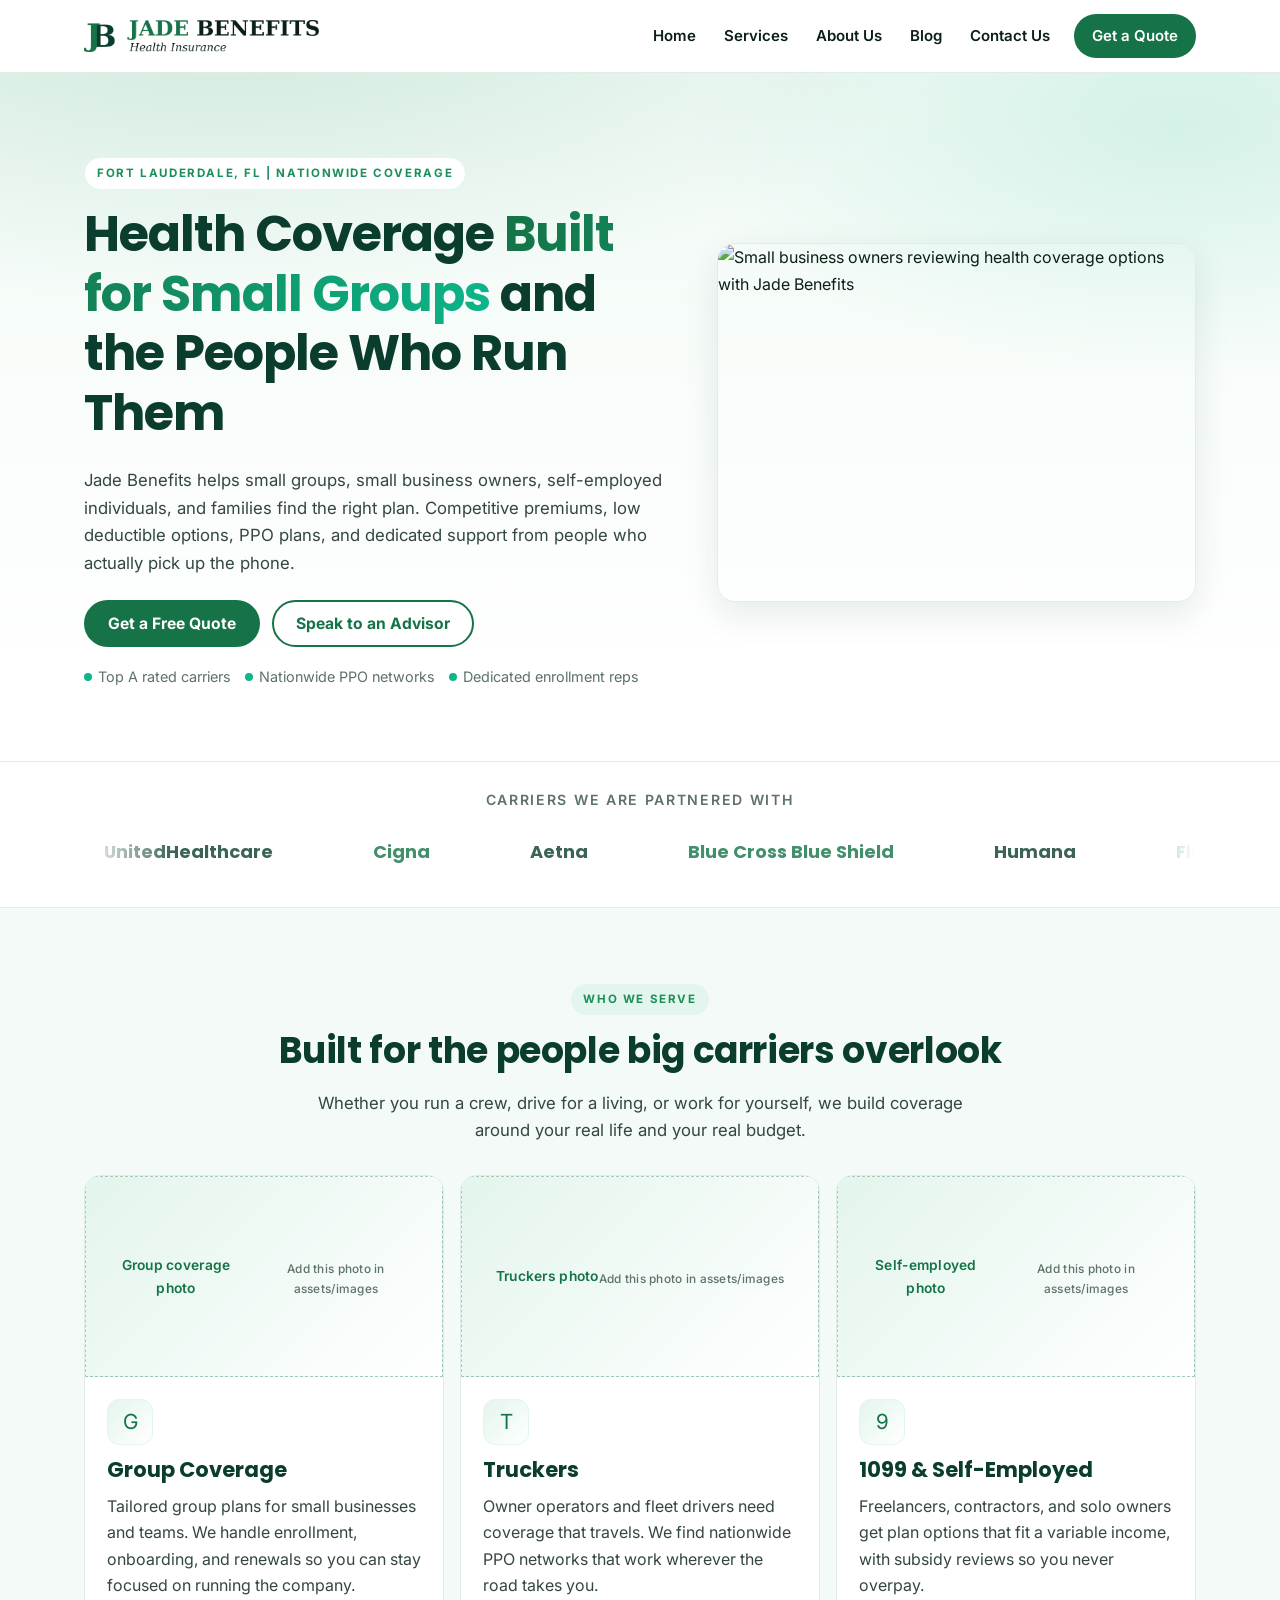
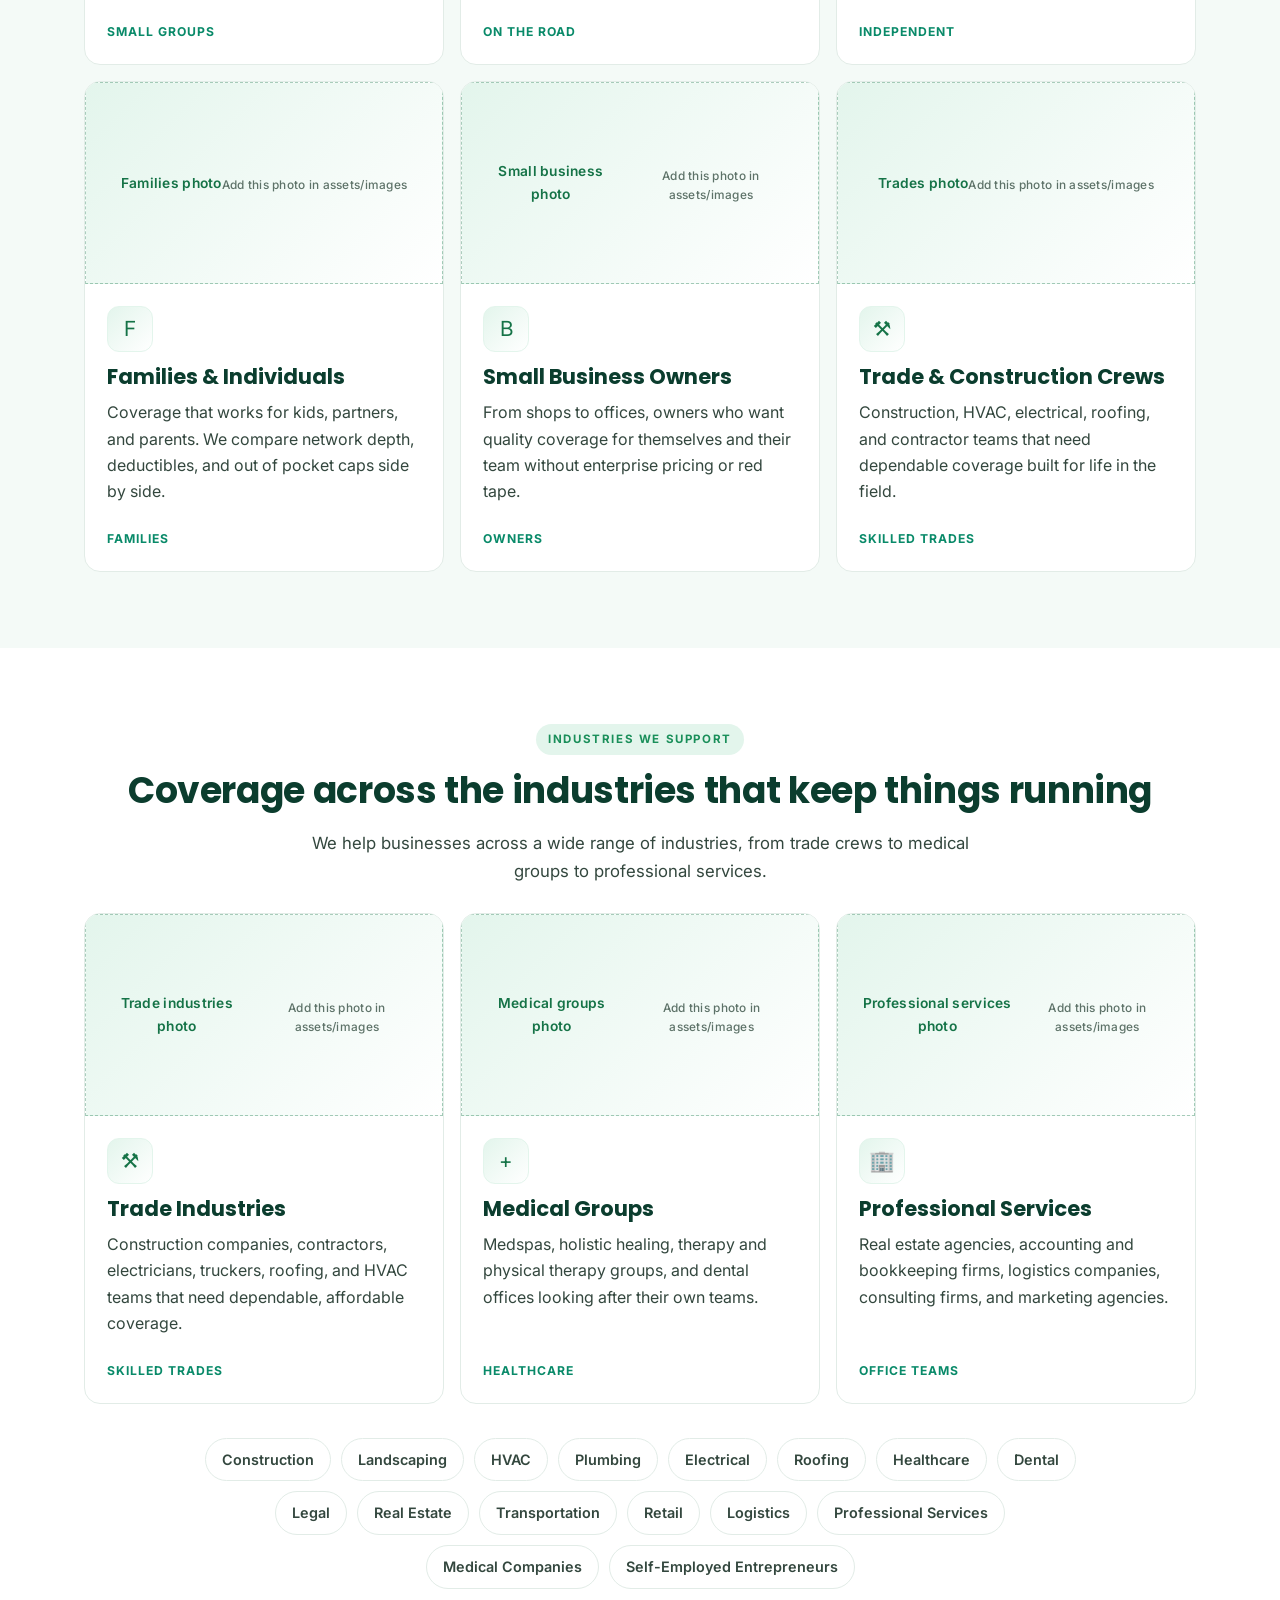
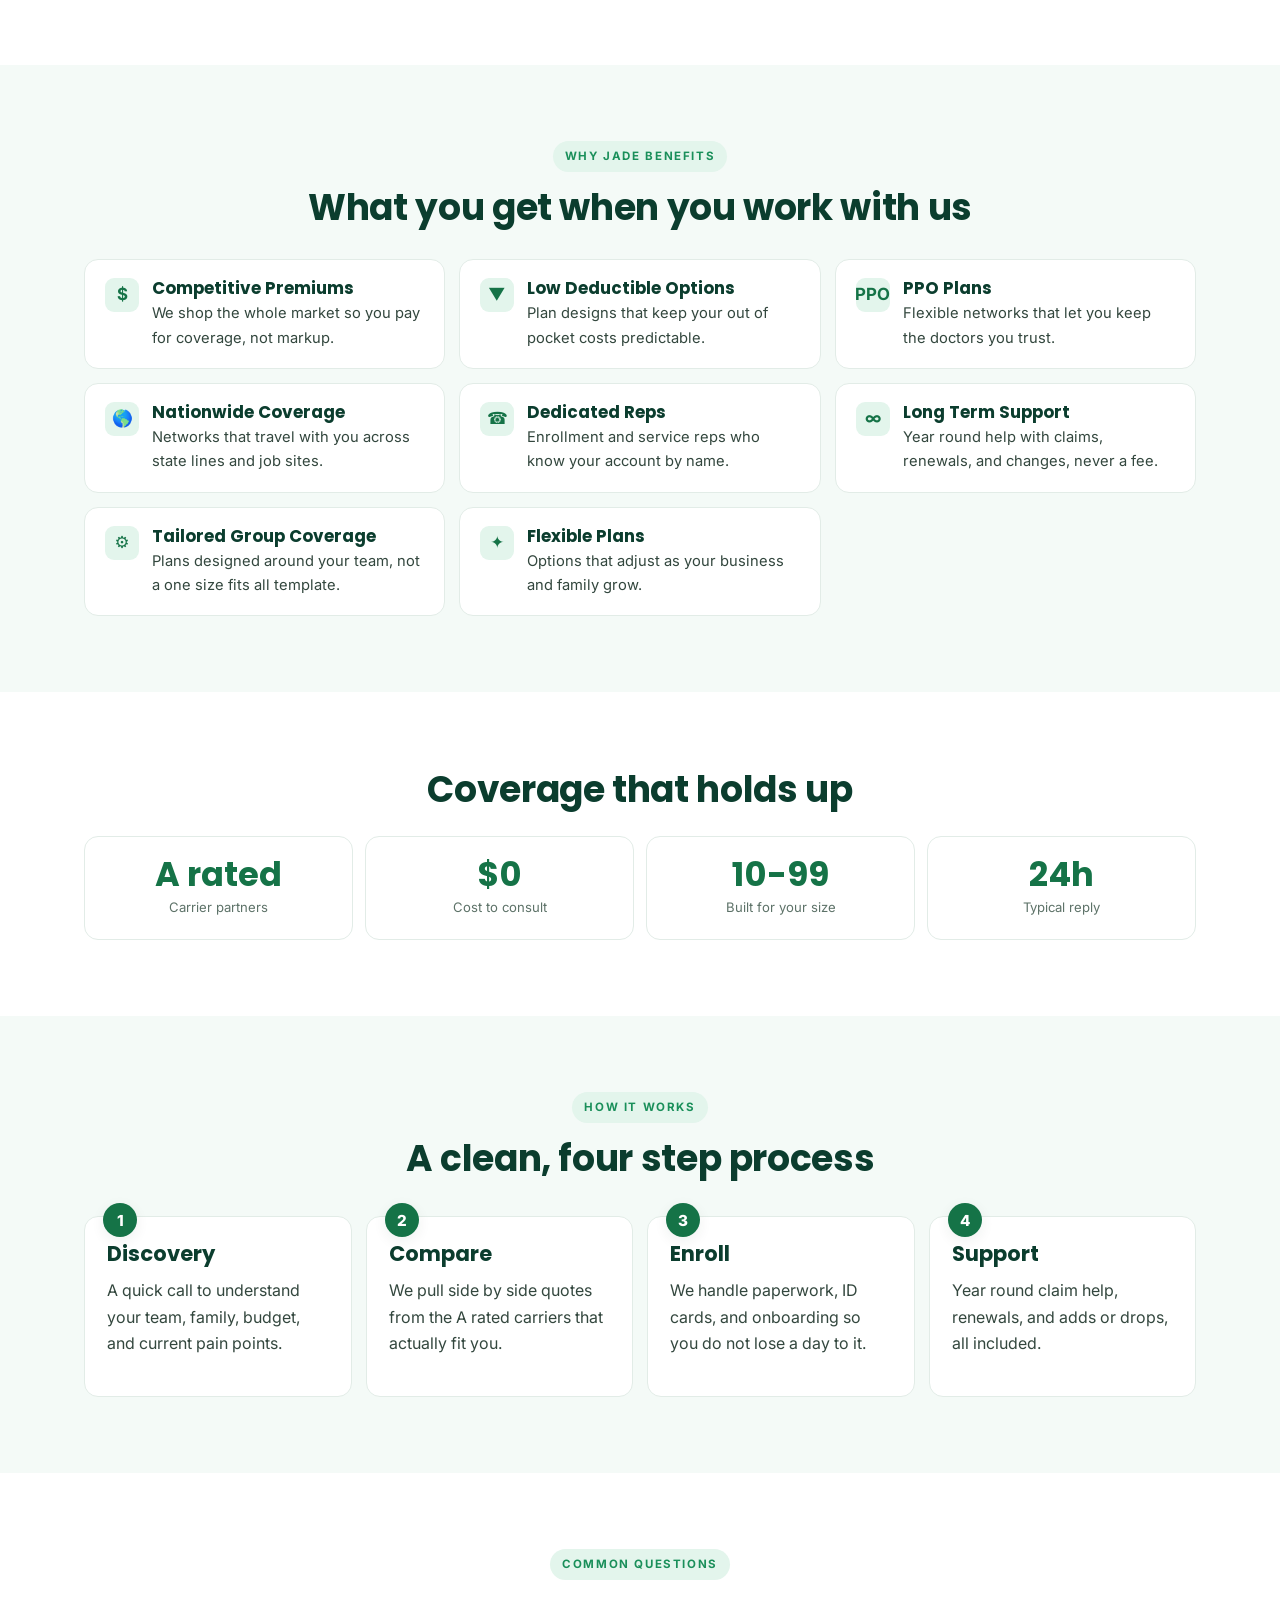
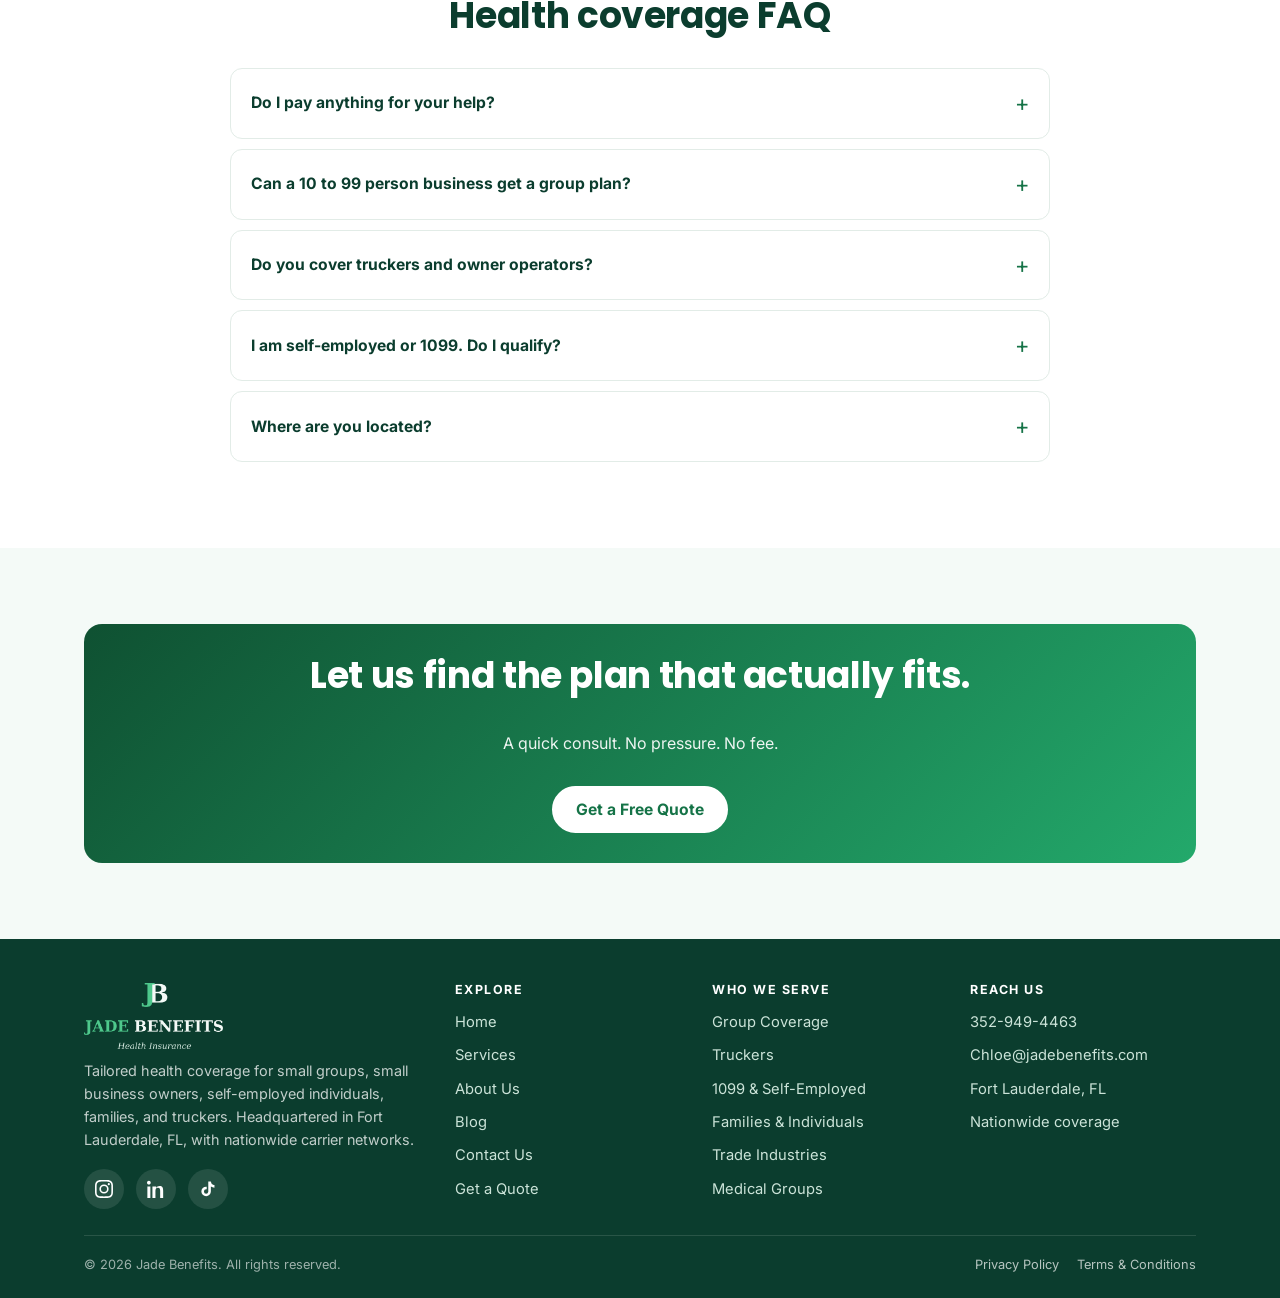
==== commit 187c0424: "first commit" ====
--- a/index.html
+++ b/index.html
@@ -56,22 +56,25 @@
 }
 </script>
 <style>
-#jb-loader{position:fixed;inset:0;z-index:9999;background:#f4faf7;display:flex;align-items:center;justify-content:center;animation:jbFade .6s ease 1.7s forwards}
+#jb-loader{position:fixed;inset:0;z-index:9999;background:#f4faf7;display:flex;flex-direction:column;align-items:center;justify-content:center}
+#jb-loader.done{opacity:0;visibility:hidden;transition:opacity .55s ease,visibility .55s ease}
 #jb-loader .jb-mark{font-family:Georgia,'Times New Roman',serif;font-weight:700;font-size:clamp(3.2rem,17vw,6rem);display:flex;line-height:1}
 #jb-loader .jb-j{color:#157347;opacity:0;transform:translateY(16px) scale(.9);animation:jbIn .55s cubic-bezier(.2,.7,.2,1) .15s forwards}
 #jb-loader .jb-b{color:#0b3d2e;opacity:0;transform:translateY(16px) scale(.9);animation:jbIn .55s cubic-bezier(.2,.7,.2,1) .45s forwards;margin-left:-.05em}
-#jb-loader .jb-line{position:absolute;bottom:34%;width:96px;height:3px;border-radius:3px;background:#e3f5ec;overflow:hidden}
-#jb-loader .jb-line::after{content:"";position:absolute;inset:0;width:40%;background:linear-gradient(90deg,#1a8f5a,#0db58a);border-radius:3px;animation:jbBar 1.4s ease .2s forwards}
+#jb-loader .jb-sub{font-family:Georgia,'Times New Roman',serif;font-style:italic;color:#0b3d2e;font-size:clamp(1rem,4.6vw,1.5rem);margin-top:8px;opacity:0;transform:translateY(10px);animation:jbIn .5s ease .8s forwards}
+#jb-loader .jb-line{margin-top:24px;width:170px;height:4px;border-radius:3px;background:#e3f5ec;overflow:hidden;position:relative}
+#jb-loader .jb-line-fill{position:absolute;left:0;top:0;height:100%;width:0;background:linear-gradient(90deg,#1a8f5a,#0db58a);border-radius:3px}
+#jb-loader .jb-pct{margin-top:11px;font-family:'Inter',system-ui,sans-serif;font-weight:700;font-size:.92rem;color:#157347;letter-spacing:.04em}
 @keyframes jbIn{to{opacity:1;transform:none}}
-@keyframes jbBar{0%{transform:translateX(-120%)}100%{transform:translateX(320%)}}
-@keyframes jbFade{to{opacity:0;visibility:hidden}}
-@media (prefers-reduced-motion:reduce){#jb-loader{animation:jbFade .3s ease .2s forwards}#jb-loader .jb-j,#jb-loader .jb-b{animation:none;opacity:1;transform:none}#jb-loader .jb-line{display:none}}
+@media (prefers-reduced-motion:reduce){#jb-loader .jb-j,#jb-loader .jb-b,#jb-loader .jb-sub{animation:none;opacity:1;transform:none}}
 </style>
 </head>
 <body>
 <div id="jb-loader" aria-hidden="true">
   <div class="jb-mark"><span class="jb-j">J</span><span class="jb-b">B</span></div>
-  <div class="jb-line"></div>
+  <div class="jb-sub">Health Insurance</div>
+  <div class="jb-line"><span class="jb-line-fill"></span></div>
+  <div class="jb-pct">0%</div>
 </div>
 
 <header class="site-header">
@@ -101,7 +104,7 @@
         <p class="hero-sub">Jade Benefits helps small groups, small business owners, self-employed individuals, and families find the right plan. Competitive premiums, low deductible options, PPO plans, and dedicated support from people who actually pick up the phone.</p>
         <div class="hero-ctas">
           <a class="btn btn-primary" href="/quote">Get a Free Quote</a>
-          <a class="btn btn-secondary" href="tel:+13529494463">Call 352-949-4463</a>
+          <a class="btn btn-secondary" href="tel:+13529494463">Speak to an Advisor</a>
         </div>
         <div class="hero-meta">
           <span><span class="dot"></span>Top A rated carriers</span>
@@ -110,7 +113,7 @@
         </div>
       </div>
       <div class="hero-image reveal">
-        <img src="assets/images/hero.jpg" alt="Small business owners reviewing health coverage options with Jade Benefits" data-fallback data-label="Home hero photo" loading="eager" />
+        <img src="/images/officeimage.jpg" alt="Small business owners reviewing health coverage options with Jade Benefits" data-fallback data-label="Home hero photo" loading="eager" />
       </div>
     </div>
   </div>
@@ -122,21 +125,21 @@
     <h2>Carriers we are partnered with</h2>
     <div class="carrier-track-wrap">
       <div class="carrier-track">
-        <div class="carrier">UnitedHealthcare <span class="rated">A</span></div>
-        <div class="carrier accent">Cigna <span class="rated">A</span></div>
-        <div class="carrier">Aetna <span class="rated">A</span></div>
-        <div class="carrier accent">Blue Cross Blue Shield <span class="rated">A</span></div>
-        <div class="carrier">Humana <span class="rated">A</span></div>
-        <div class="carrier accent">Florida Blue <span class="rated">A</span></div>
-        <div class="carrier">Allstate Health <span class="rated">A</span></div>
+        <div class="carrier">UnitedHealthcare</div>
+        <div class="carrier accent">Cigna</div>
+        <div class="carrier">Aetna</div>
+        <div class="carrier accent">Blue Cross Blue Shield</div>
+        <div class="carrier">Humana</div>
+        <div class="carrier accent">Florida Blue</div>
+        <div class="carrier">Allstate Health</div>
         <div class="carrier accent">UnitedHealthcare</div>
-        <div class="carrier">UnitedHealthcare <span class="rated">A</span></div>
-        <div class="carrier accent">Cigna <span class="rated">A</span></div>
-        <div class="carrier">Aetna <span class="rated">A</span></div>
-        <div class="carrier accent">Blue Cross Blue Shield <span class="rated">A</span></div>
-        <div class="carrier">Humana <span class="rated">A</span></div>
-        <div class="carrier accent">Florida Blue <span class="rated">A</span></div>
-        <div class="carrier">Allstate Health <span class="rated">A</span></div>
+        <div class="carrier">UnitedHealthcare</div>
+        <div class="carrier accent">Cigna</div>
+        <div class="carrier">Aetna</div>
+        <div class="carrier accent">Blue Cross Blue Shield</div>
+        <div class="carrier">Humana</div>
+        <div class="carrier accent">Florida Blue</div>
+        <div class="carrier">Allstate Health</div>
         <div class="carrier accent">UnitedHealthcare</div>
       </div>
     </div>
@@ -402,6 +405,27 @@
 <button class="to-top" aria-label="Back to top">&#8593;</button>
 
 <script src="assets/js/script.js"></script>
-<script>setTimeout(function(){var l=document.getElementById("jb-loader");if(l&&l.parentNode)l.parentNode.removeChild(l);},2600);</script>
+<script>
+(function(){
+  var loader=document.getElementById("jb-loader");
+  if(!loader) return;
+  var fill=loader.querySelector(".jb-line-fill");
+  var pct=loader.querySelector(".jb-pct");
+  var p=0;
+  var timer=setInterval(function(){
+    p+=Math.random()*9+5;
+    if(p>100)p=100;
+    if(fill)fill.style.width=p+"%";
+    if(pct)pct.textContent=Math.round(p)+"%";
+    if(p>=100){
+      clearInterval(timer);
+      setTimeout(function(){
+        loader.classList.add("done");
+        setTimeout(function(){ if(loader.parentNode) loader.parentNode.removeChild(loader); },600);
+      },380);
+    }
+  },115);
+})();
+</script>
 </body>
 </html>
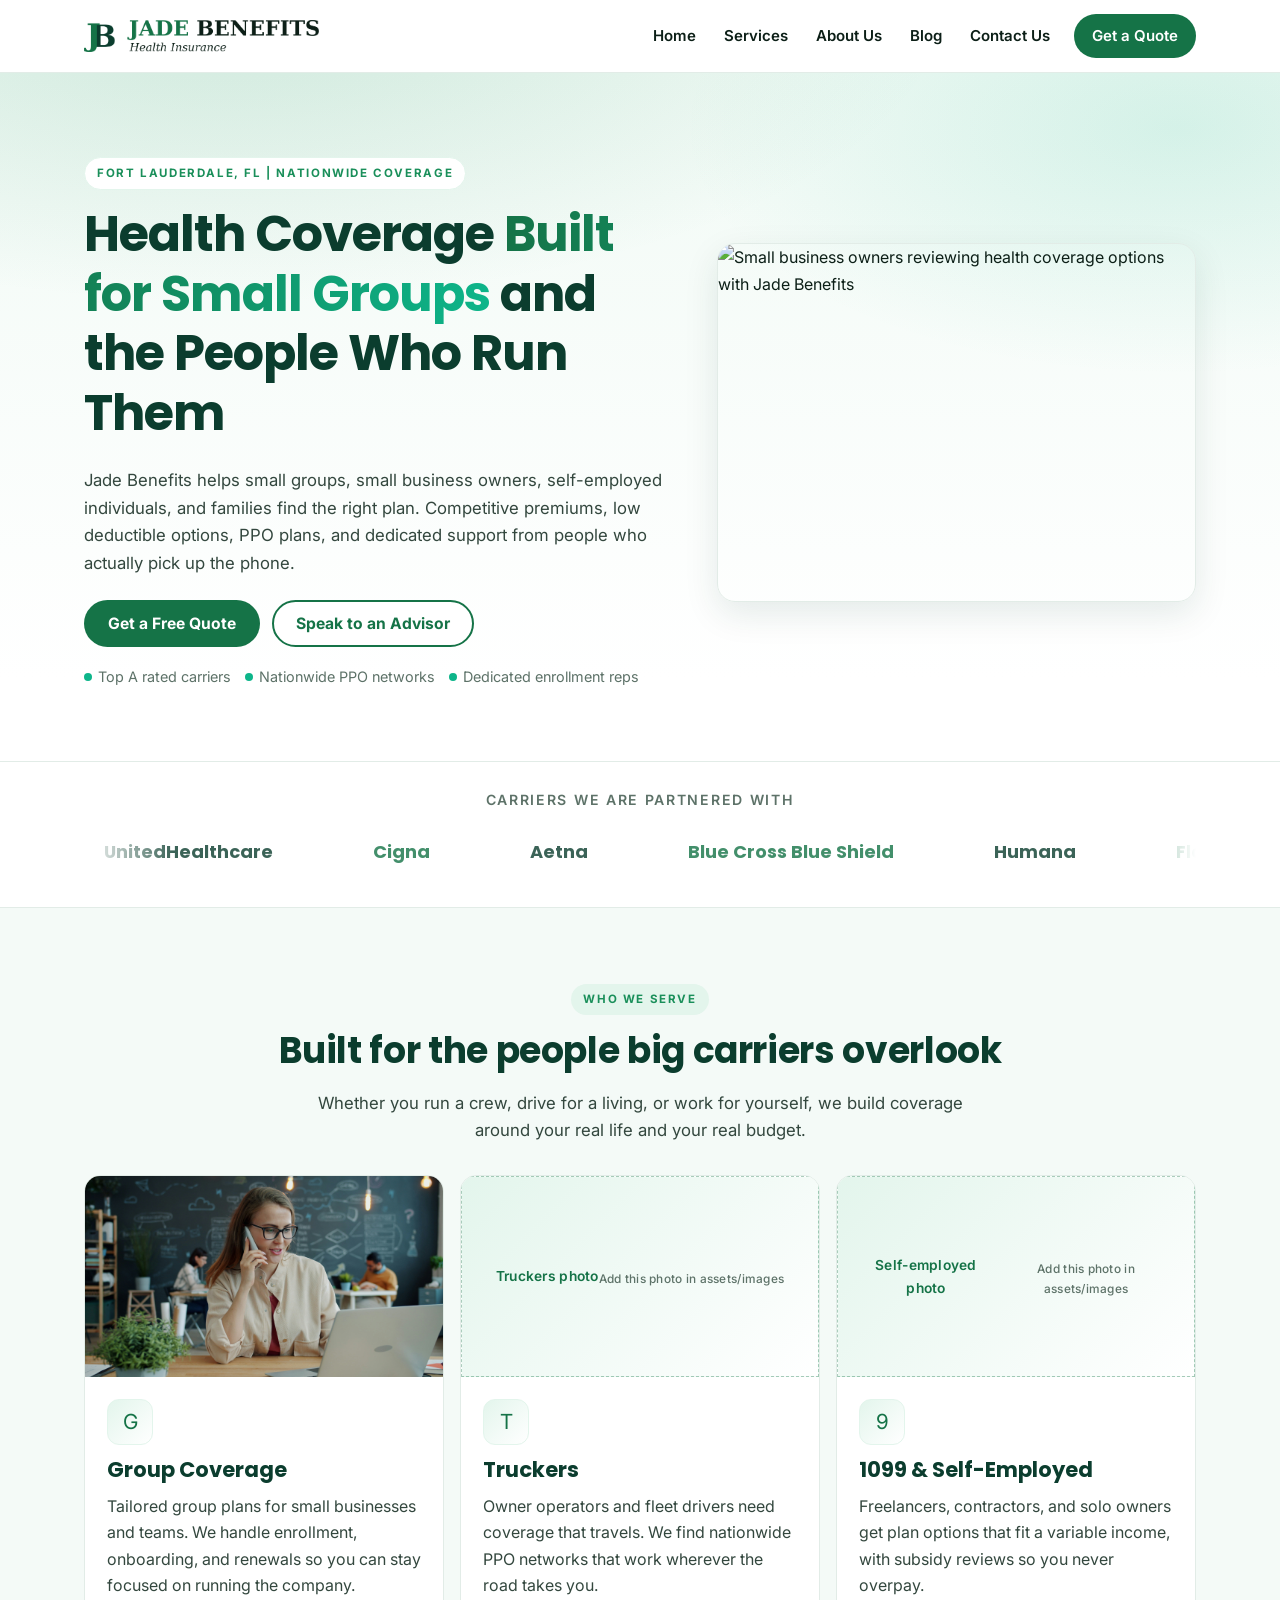
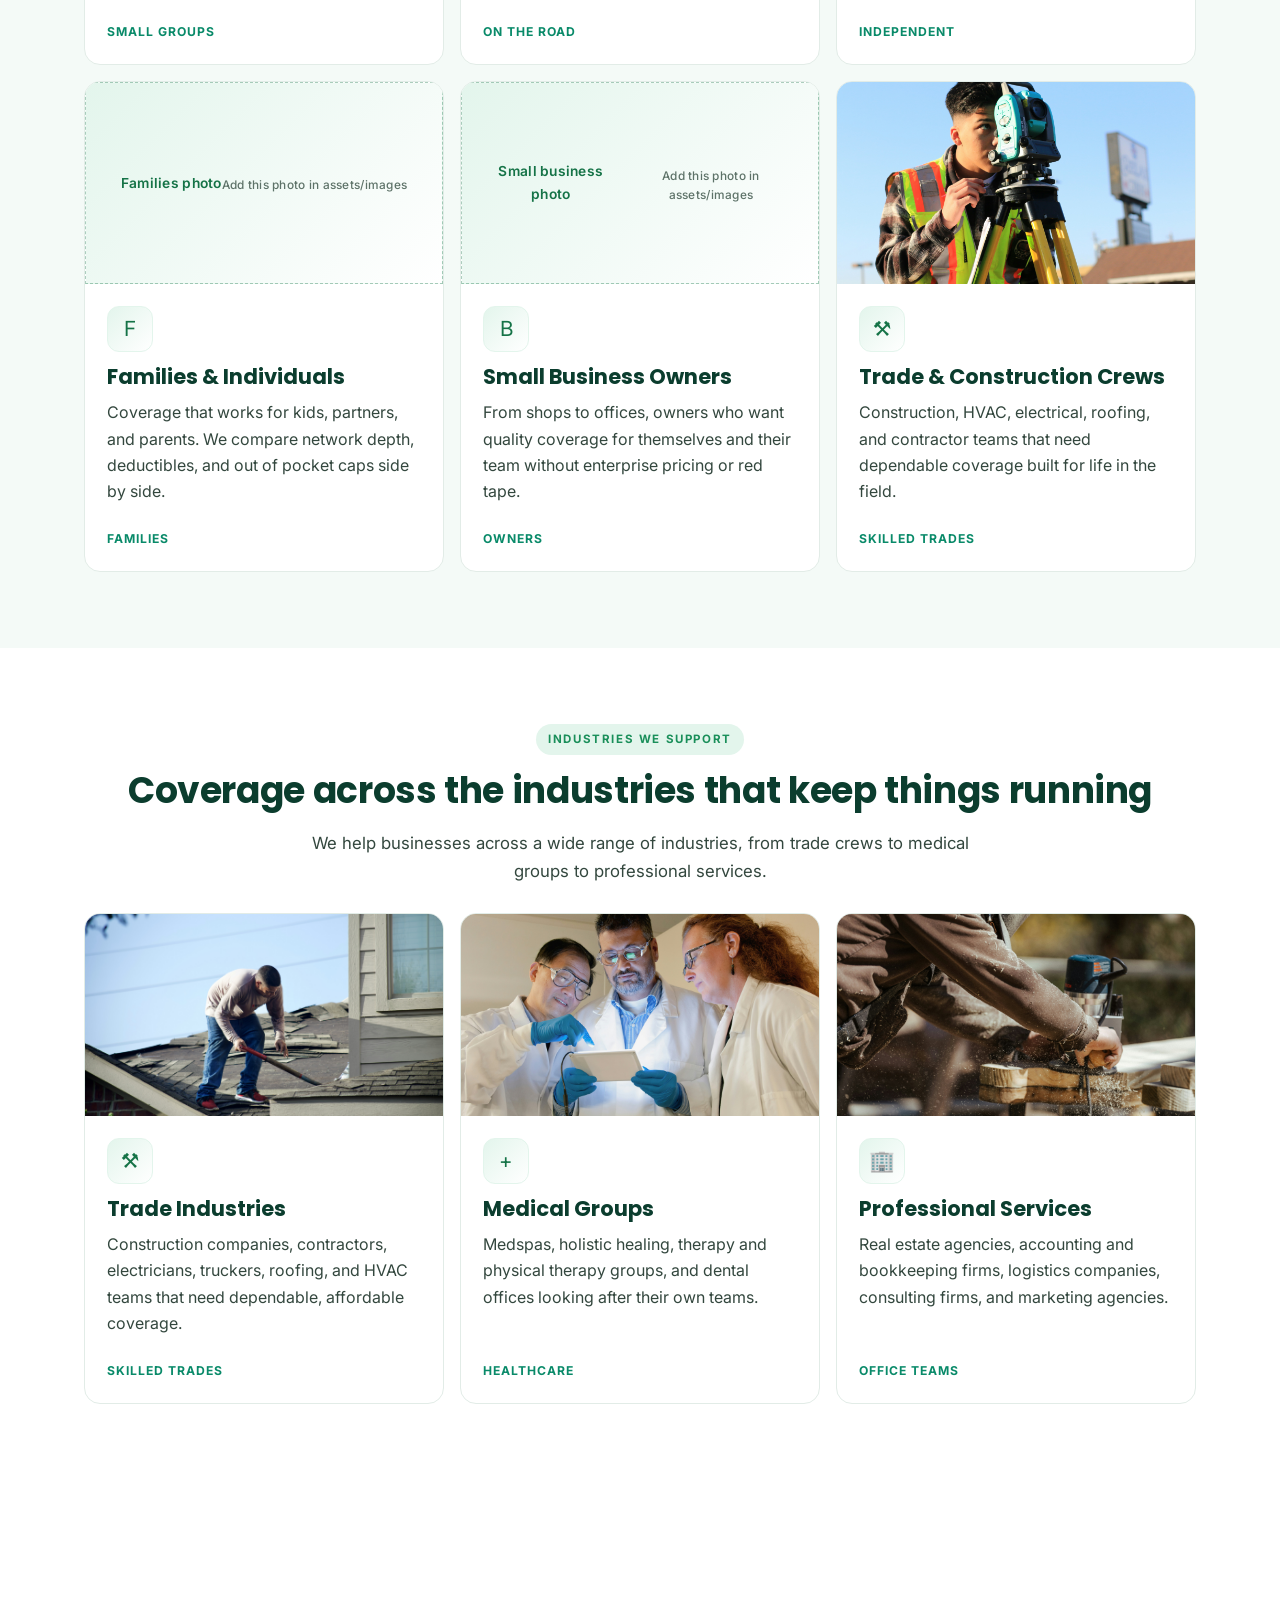
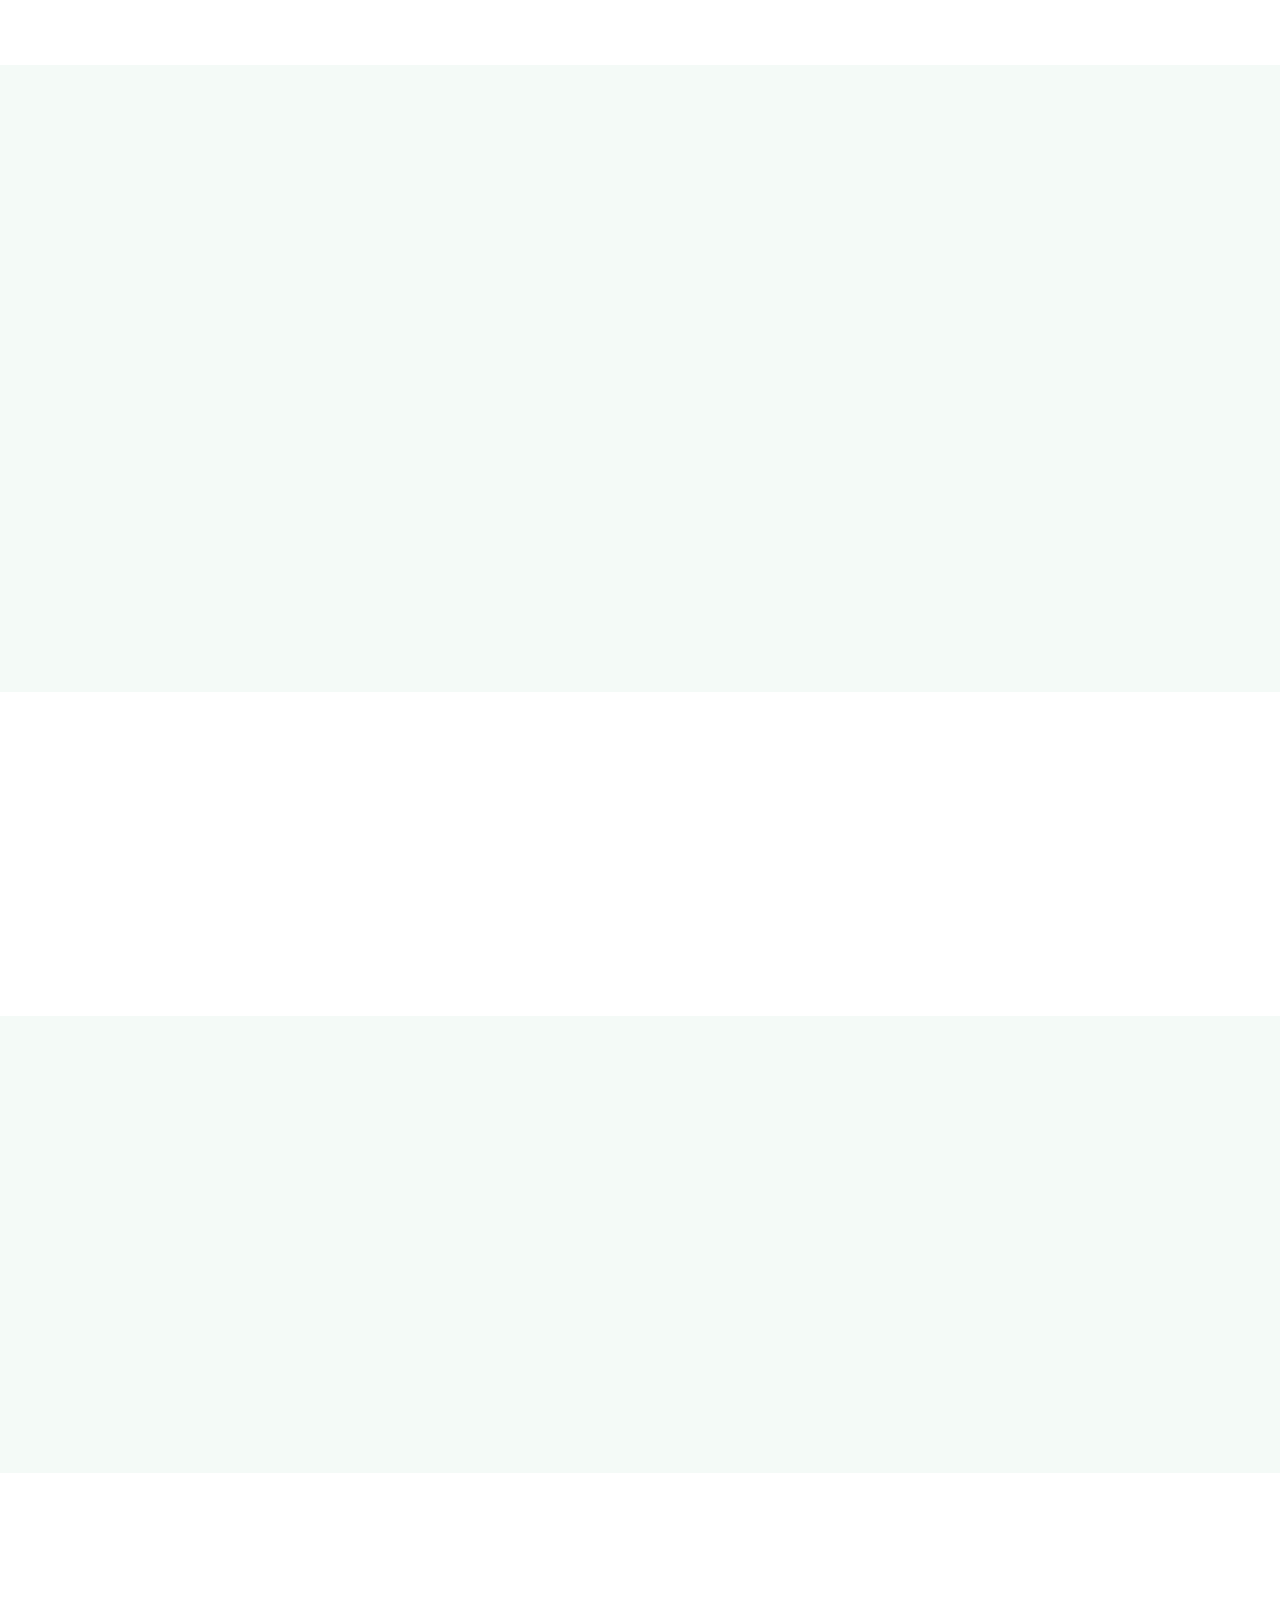
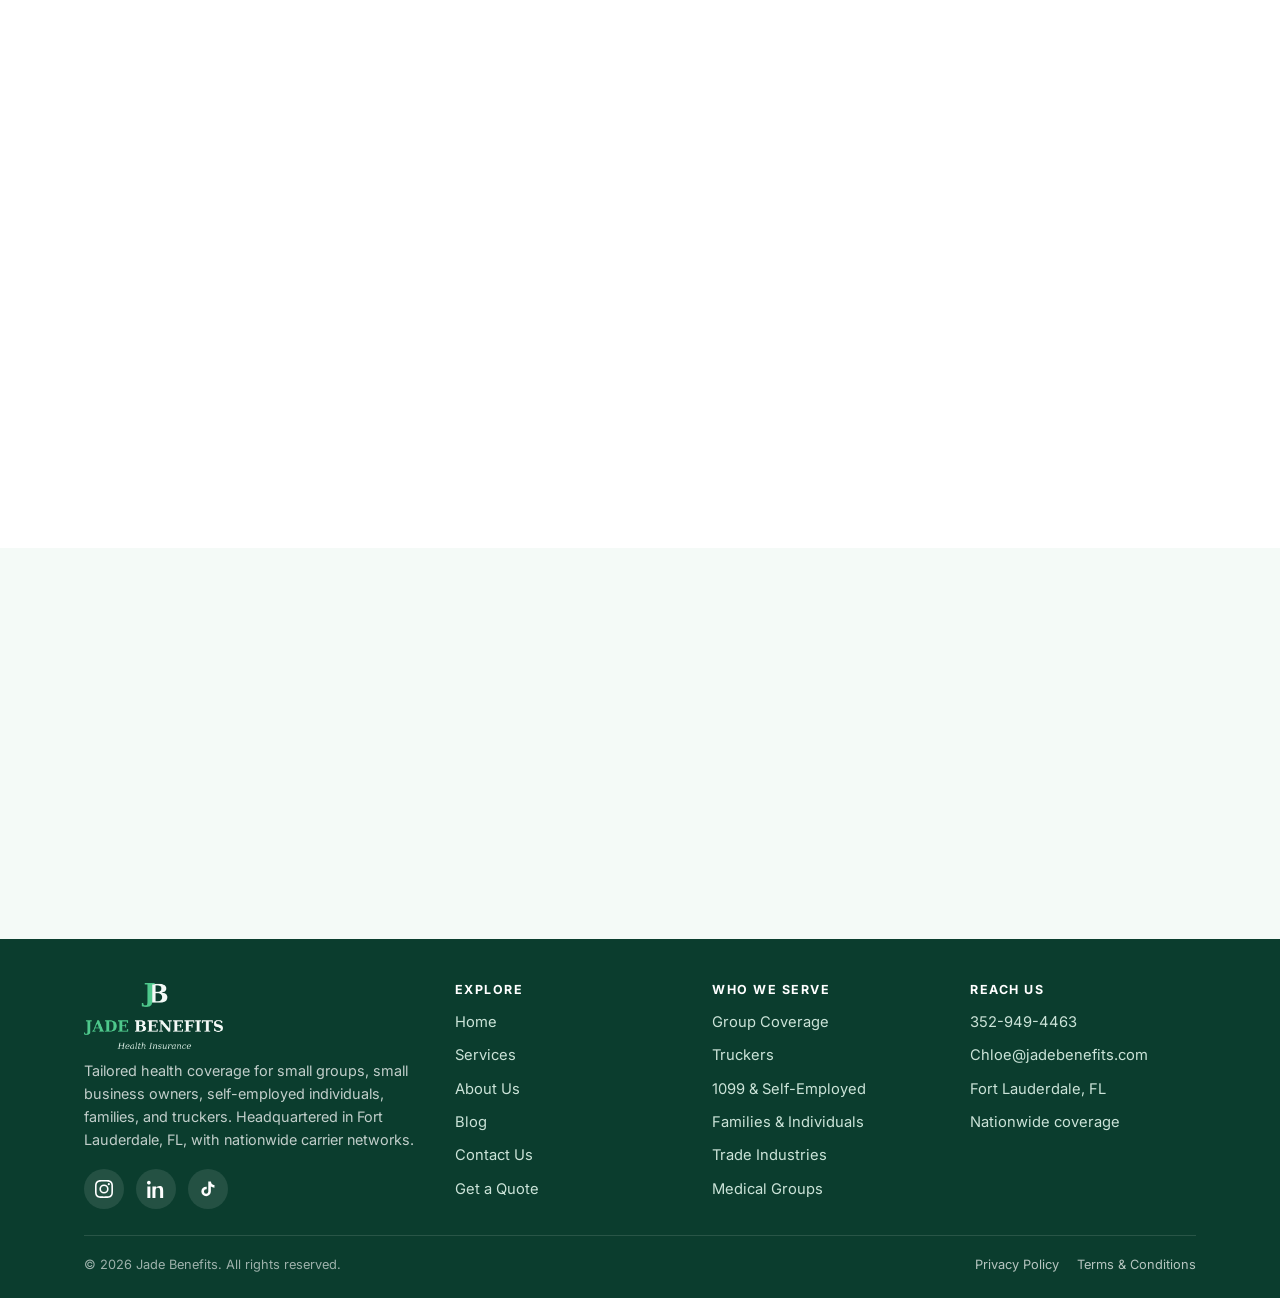
==== commit 3c83259f: "first commit" ====
--- a/index.html
+++ b/index.html
@@ -156,7 +156,7 @@
     </div>
     <div class="cards">
       <div class="card reveal">
-        <div class="card-image"><img src="assets/images/group-coverage.jpg" alt="Group coverage for small businesses" data-fallback data-label="Group coverage photo" loading="lazy" /></div>
+        <div class="card-image"><img src="/images/groupcoveragephoto.jpg" alt="Group coverage for small businesses" data-fallback data-label="Group coverage photo" loading="lazy" /></div>
         <div class="card-body">
           <div class="ic">G</div>
           <h3>Group Coverage</h3>
@@ -165,7 +165,7 @@
         </div>
       </div>
       <div class="card reveal">
-        <div class="card-image"><img src="assets/images/truckers.jpg" alt="Health insurance for truckers and owner operators" data-fallback data-label="Truckers photo" loading="lazy" /></div>
+        <div class="card-image"><img src="/images/truckersphoto.jpg" alt="Health insurance for truckers and owner operators" data-fallback data-label="Truckers photo" loading="lazy" /></div>
         <div class="card-body">
           <div class="ic">T</div>
           <h3>Truckers</h3>
@@ -174,7 +174,7 @@
         </div>
       </div>
       <div class="card reveal">
-        <div class="card-image"><img src="assets/images/selfemployed.jpg" alt="Health insurance for 1099 and self employed workers" data-fallback data-label="Self-employed photo" loading="lazy" /></div>
+        <div class="card-image"><img src="/images/selfemployedphoto.jpg" alt="Health insurance for 1099 and self employed workers" data-fallback data-label="Self-employed photo" loading="lazy" /></div>
         <div class="card-body">
           <div class="ic">9</div>
           <h3>1099 &amp; Self-Employed</h3>
@@ -183,7 +183,7 @@
         </div>
       </div>
       <div class="card reveal">
-        <div class="card-image"><img src="assets/images/families.jpg" alt="Family health plans" data-fallback data-label="Families photo" loading="lazy" /></div>
+        <div class="card-image"><img src="/images/familiesphoto.jpg" alt="Family health plans" data-fallback data-label="Families photo" loading="lazy" /></div>
         <div class="card-body">
           <div class="ic">F</div>
           <h3>Families &amp; Individuals</h3>
@@ -192,7 +192,7 @@
         </div>
       </div>
       <div class="card reveal">
-        <div class="card-image"><img src="assets/images/smallbusiness.jpg" alt="Health coverage for small business owners" data-fallback data-label="Small business photo" loading="lazy" /></div>
+        <div class="card-image"><img src="/images/smallbusuinessowner.jpg" alt="Health coverage for small business owners" data-fallback data-label="Small business photo" loading="lazy" /></div>
         <div class="card-body">
           <div class="ic">B</div>
           <h3>Small Business Owners</h3>
@@ -201,7 +201,7 @@
         </div>
       </div>
       <div class="card reveal">
-        <div class="card-image"><img src="assets/images/trades.jpg" alt="Health coverage for trade and construction crews" data-fallback data-label="Trades photo" loading="lazy" /></div>
+        <div class="card-image"><img src="images/Constructionphoto.jpg" alt="Health coverage for trade and construction crews" data-fallback data-label="Trades photo" loading="lazy" /></div>
         <div class="card-body">
           <div class="ic">&#9874;</div>
           <h3>Trade &amp; Construction Crews</h3>
@@ -224,7 +224,7 @@
 
     <div class="cards" style="margin-bottom:34px">
       <div class="card reveal">
-        <div class="card-image"><img src="assets/images/trades.jpg" alt="Trade industry health coverage" data-fallback data-label="Trade industries photo" loading="lazy" /></div>
+        <div class="card-image"><img src="/images/roofingphoto.jpg" alt="Trade industry health coverage" data-fallback data-label="Trade industries photo" loading="lazy" /></div>
         <div class="card-body">
           <div class="ic">&#9874;</div>
           <h3>Trade Industries</h3>
@@ -233,7 +233,7 @@
         </div>
       </div>
       <div class="card reveal">
-        <div class="card-image"><img src="assets/images/medical.jpg" alt="Medical group health coverage" data-fallback data-label="Medical groups photo" loading="lazy" /></div>
+        <div class="card-image"><img src="/images/medicalgroupphoto.jpg" alt="Medical group health coverage" data-fallback data-label="Medical groups photo" loading="lazy" /></div>
         <div class="card-body">
           <div class="ic">&#43;</div>
           <h3>Medical Groups</h3>
@@ -242,7 +242,7 @@
         </div>
       </div>
       <div class="card reveal">
-        <div class="card-image"><img src="assets/images/professional.jpg" alt="Professional services health coverage" data-fallback data-label="Professional services photo" loading="lazy" /></div>
+        <div class="card-image"><img src="/images/contractorphoto.jpg" alt="Professional services health coverage" data-fallback data-label="Professional services photo" loading="lazy" /></div>
         <div class="card-body">
           <div class="ic">&#127970;</div>
           <h3>Professional Services</h3>
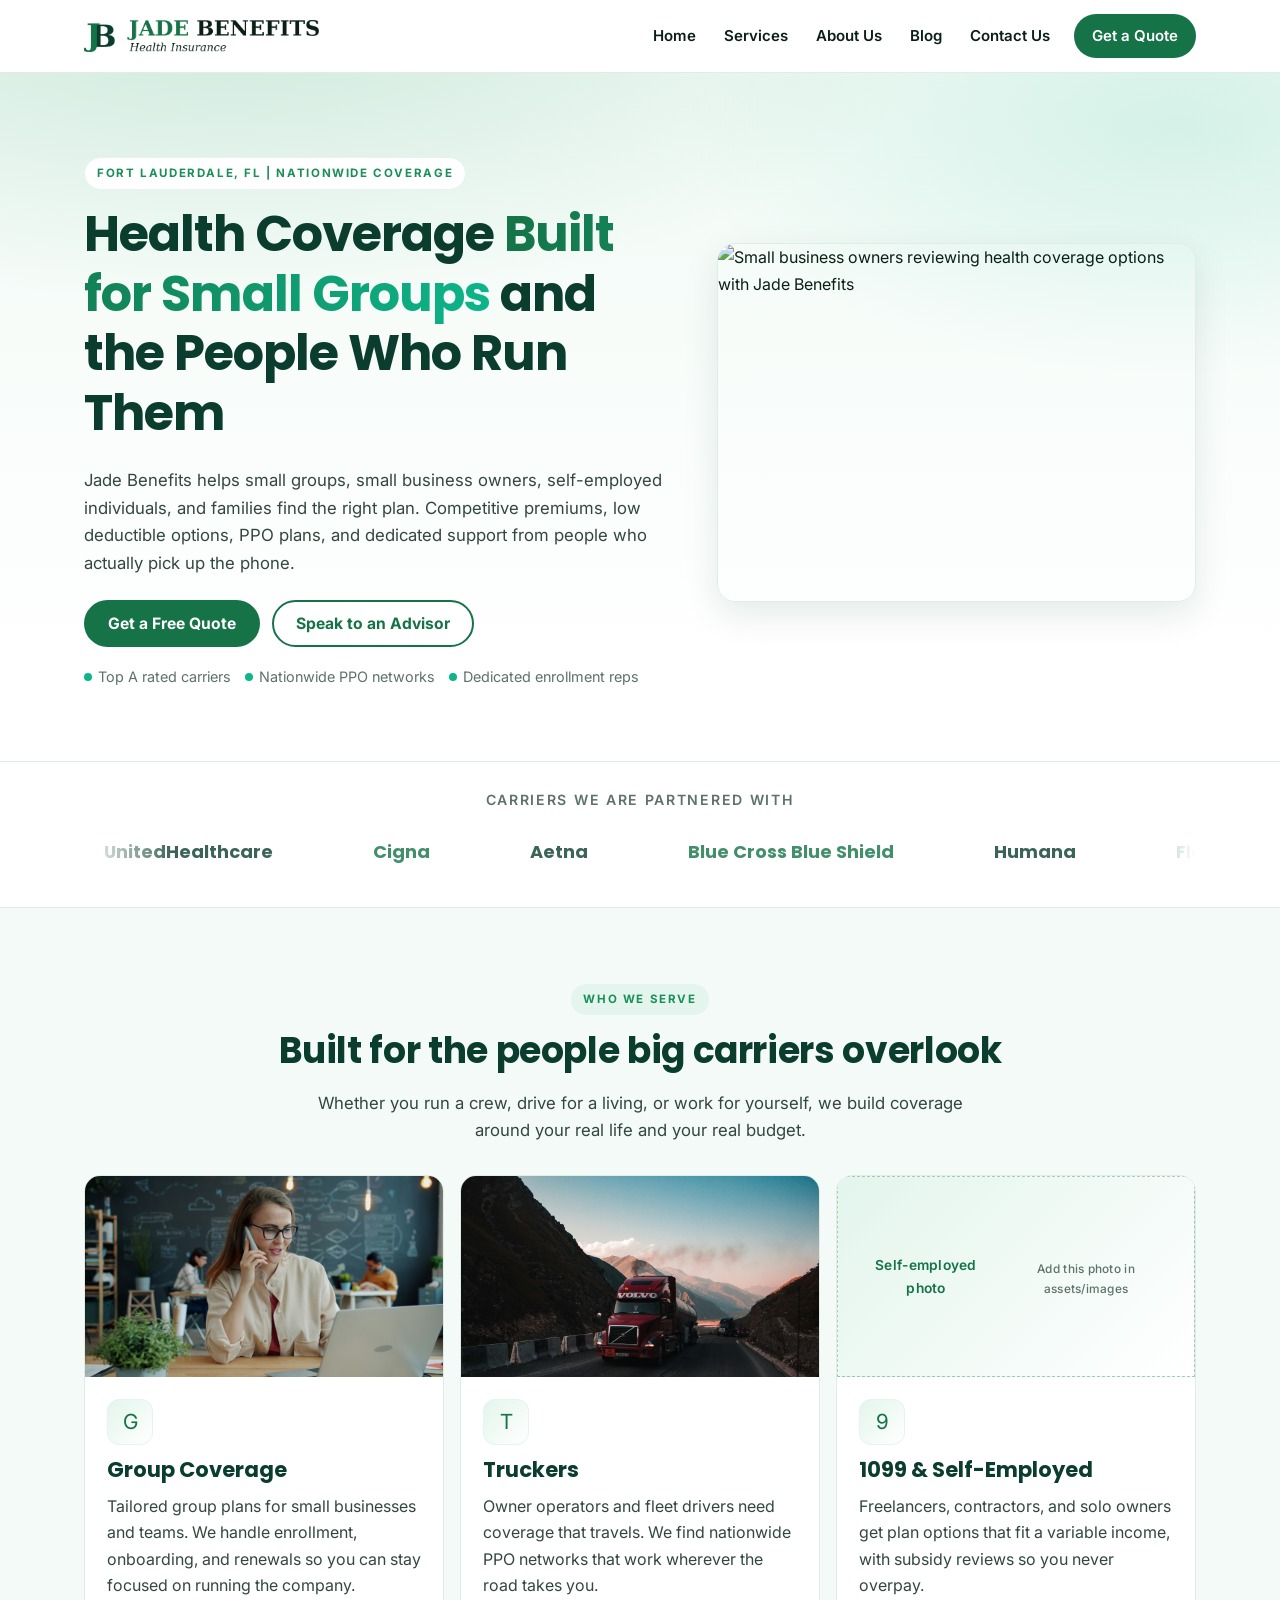
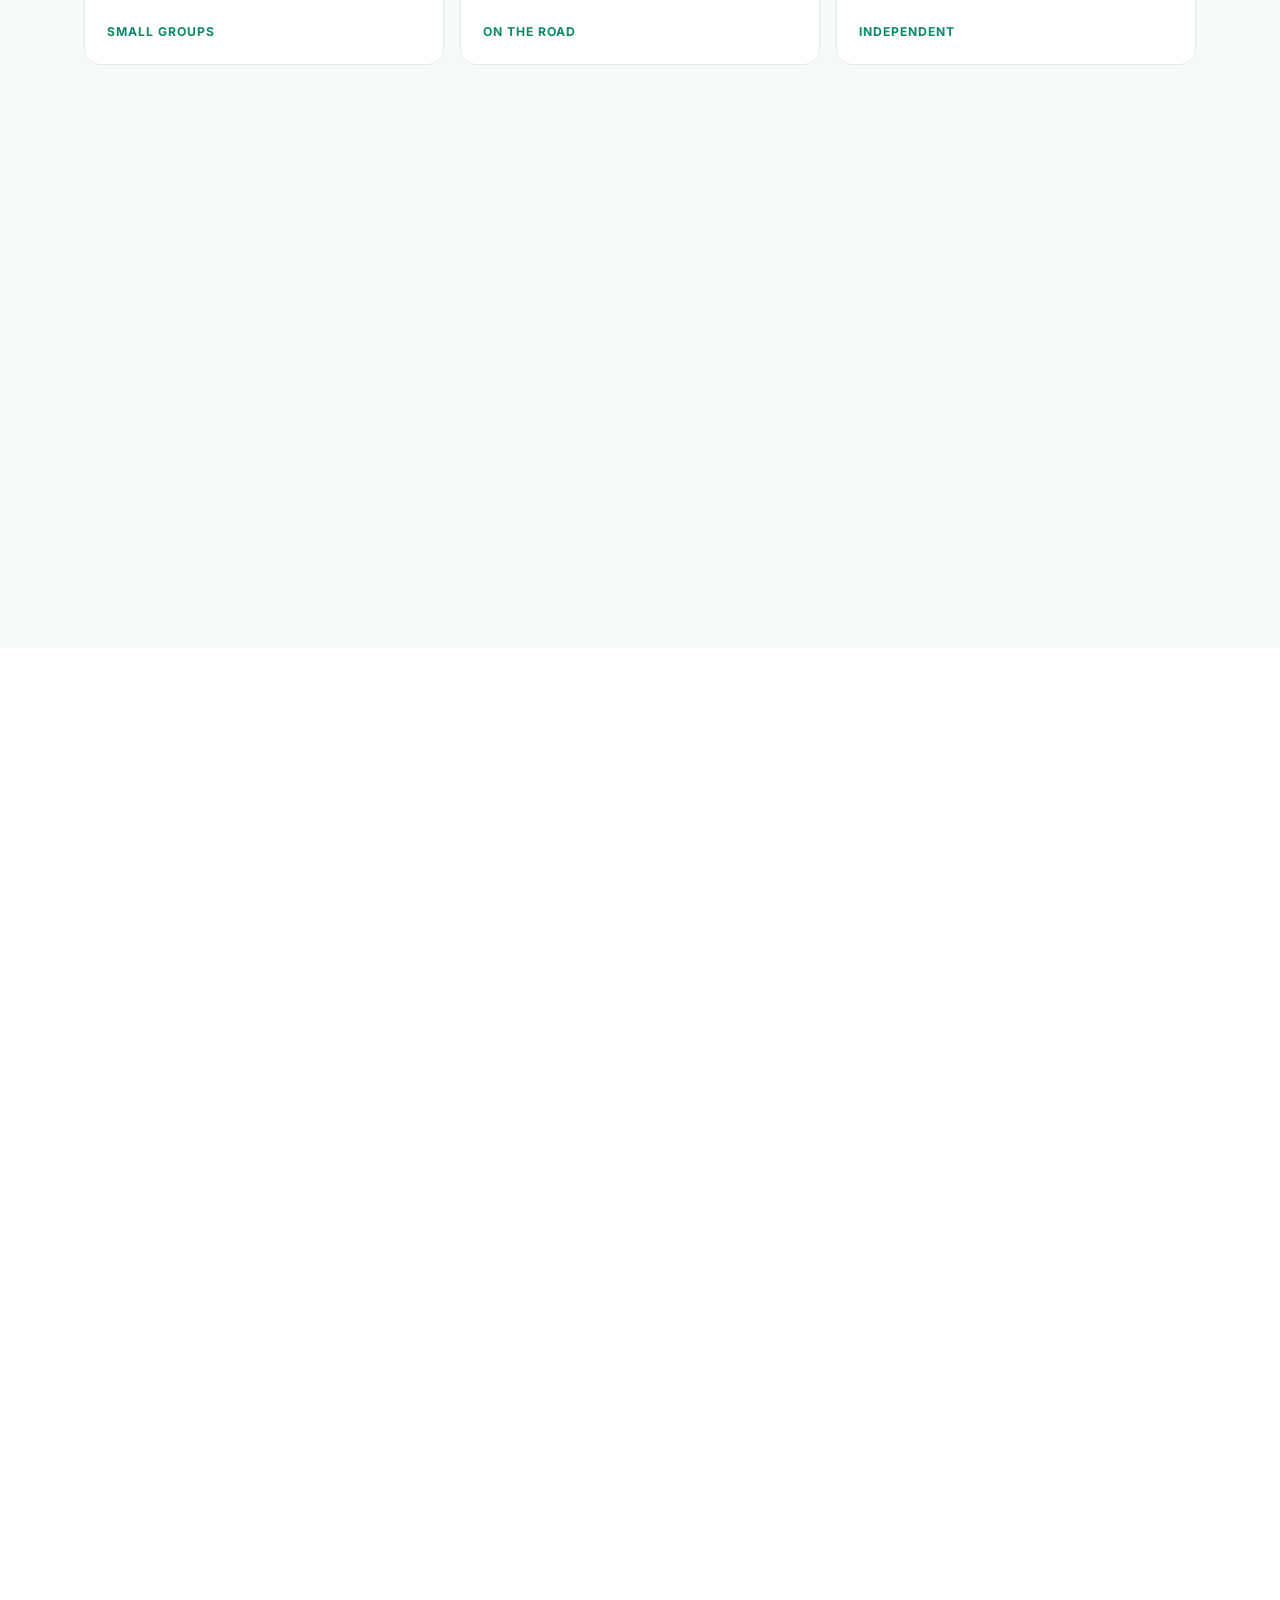
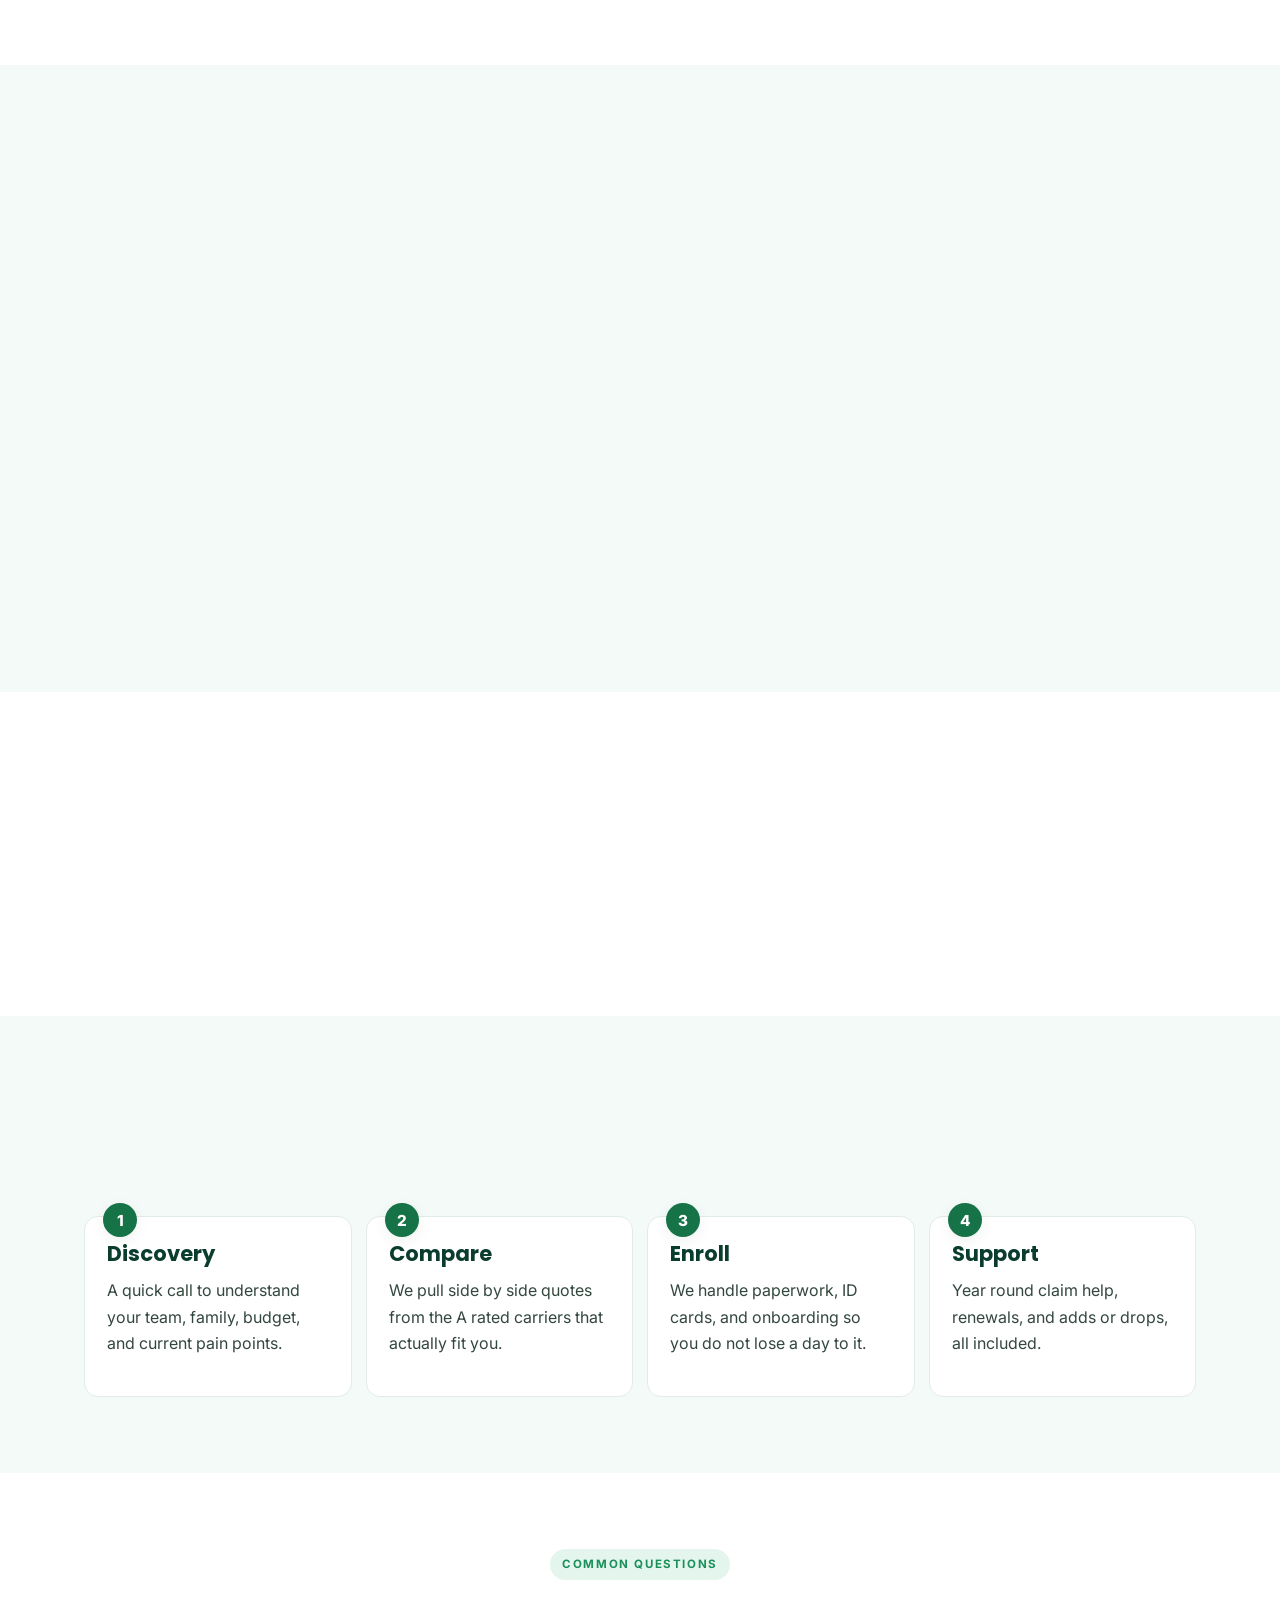
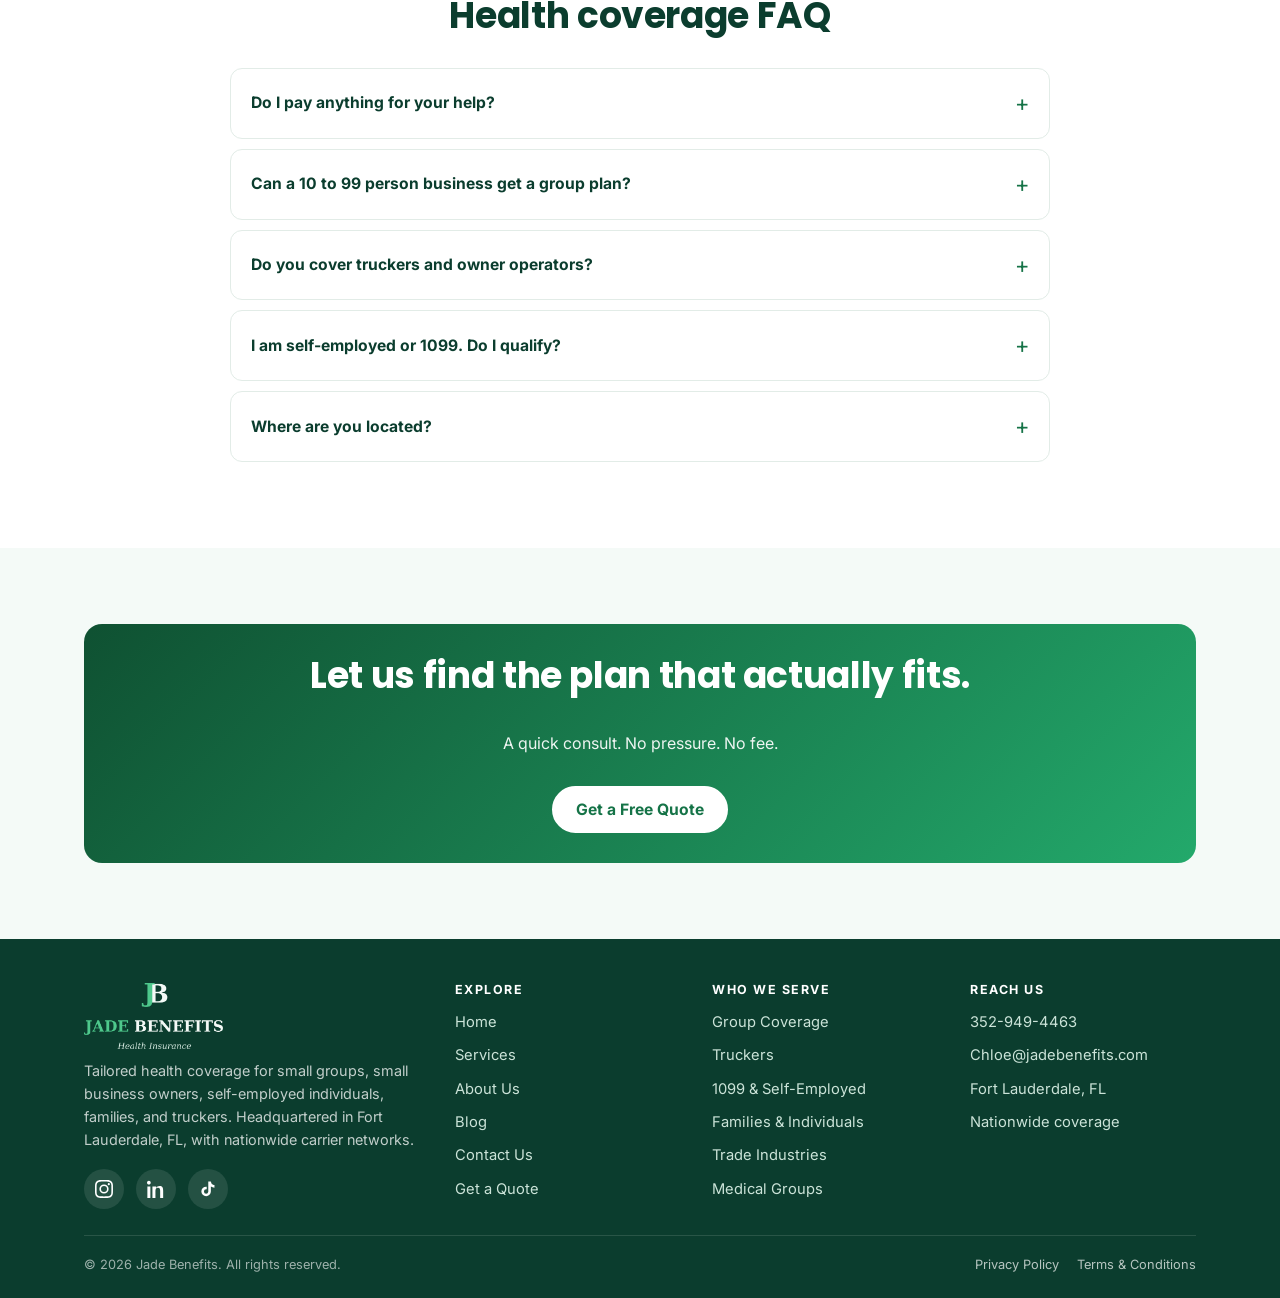
==== commit ca127bce: "first commit" ====
--- a/index.html
+++ b/index.html
@@ -165,7 +165,7 @@
         </div>
       </div>
       <div class="card reveal">
-        <div class="card-image"><img src="/images/truckersphoto.jpg" alt="Health insurance for truckers and owner operators" data-fallback data-label="Truckers photo" loading="lazy" /></div>
+        <div class="card-image"><img src="/images/Truckercoveragephoto.jpg" alt="Health insurance for truckers and owner operators" data-fallback data-label="Truckers photo" loading="lazy" /></div>
         <div class="card-body">
           <div class="ic">T</div>
           <h3>Truckers</h3>
@@ -183,7 +183,7 @@
         </div>
       </div>
       <div class="card reveal">
-        <div class="card-image"><img src="/images/familiesphoto.jpg" alt="Family health plans" data-fallback data-label="Families photo" loading="lazy" /></div>
+        <div class="card-image"><img src="/images/familiesandindividulasphoto.jpg" alt="Family health plans" data-fallback data-label="Families photo" loading="lazy" /></div>
         <div class="card-body">
           <div class="ic">F</div>
           <h3>Families &amp; Individuals</h3>
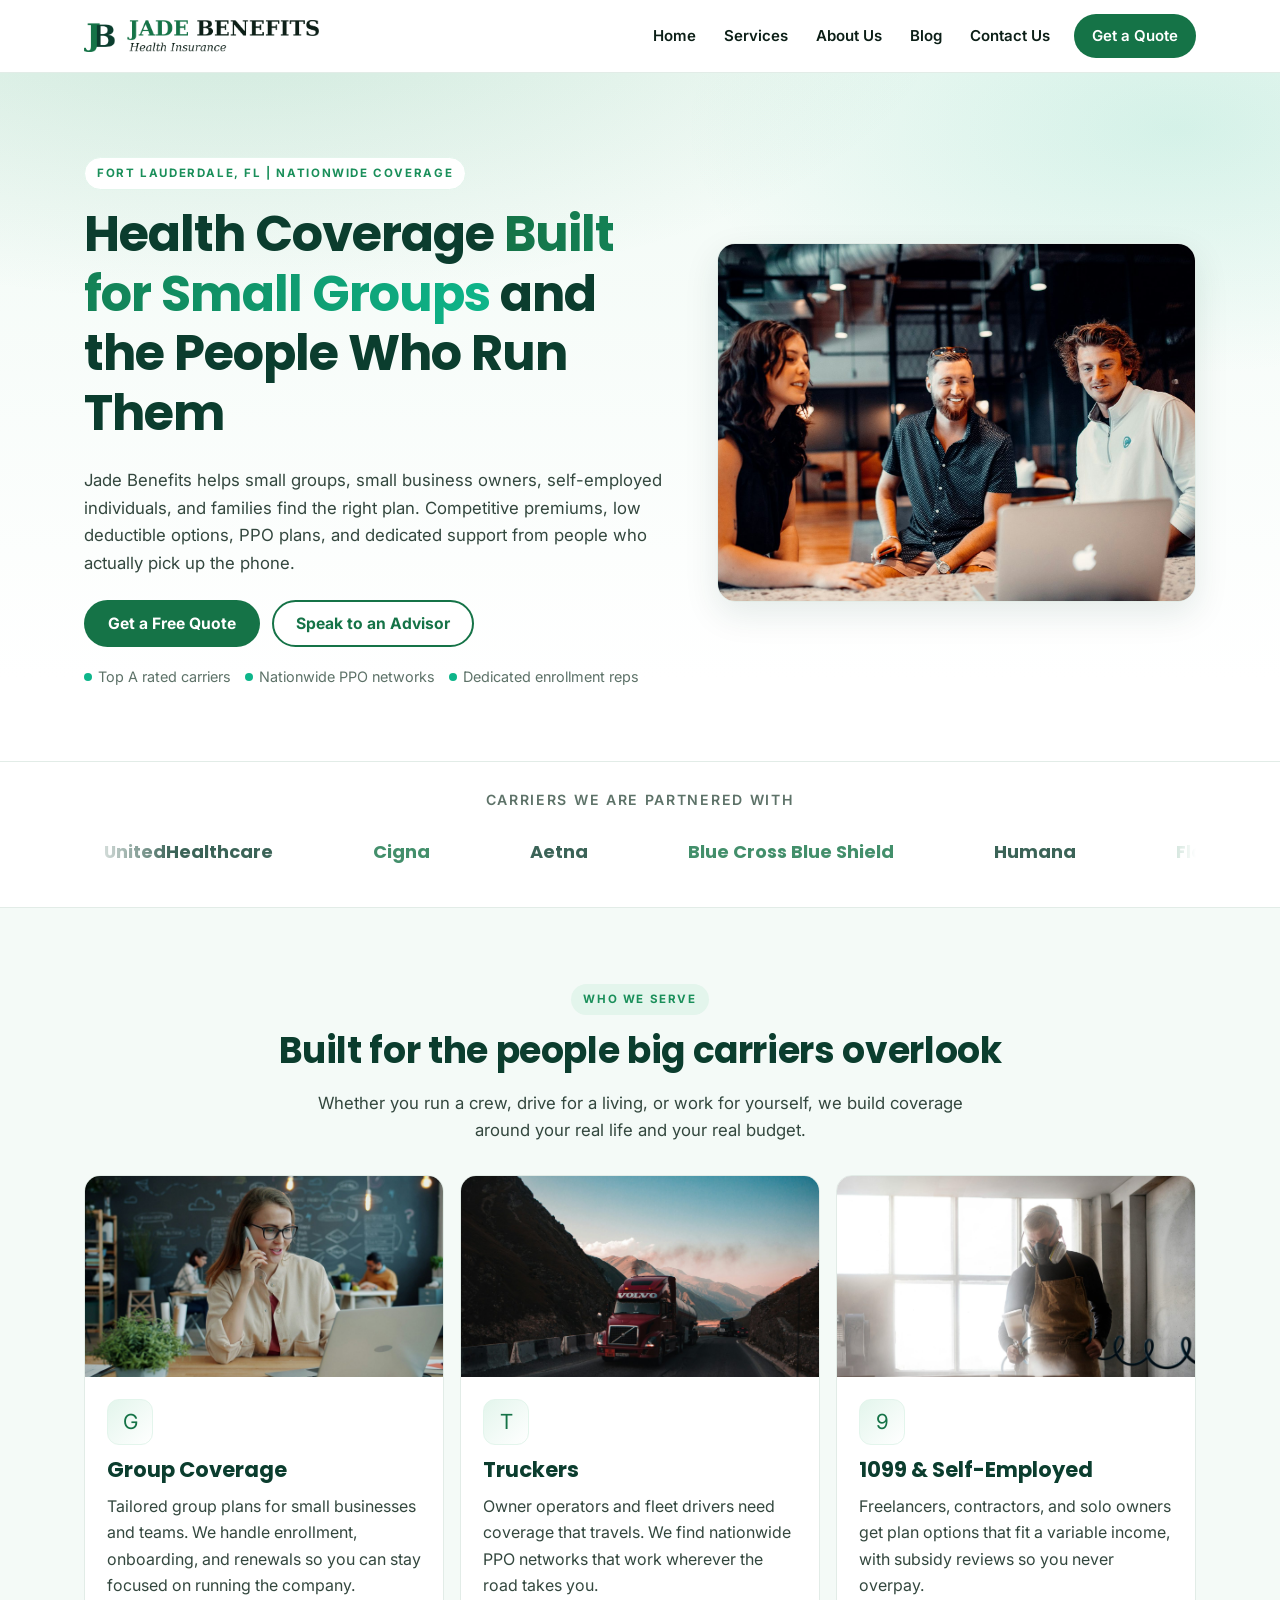
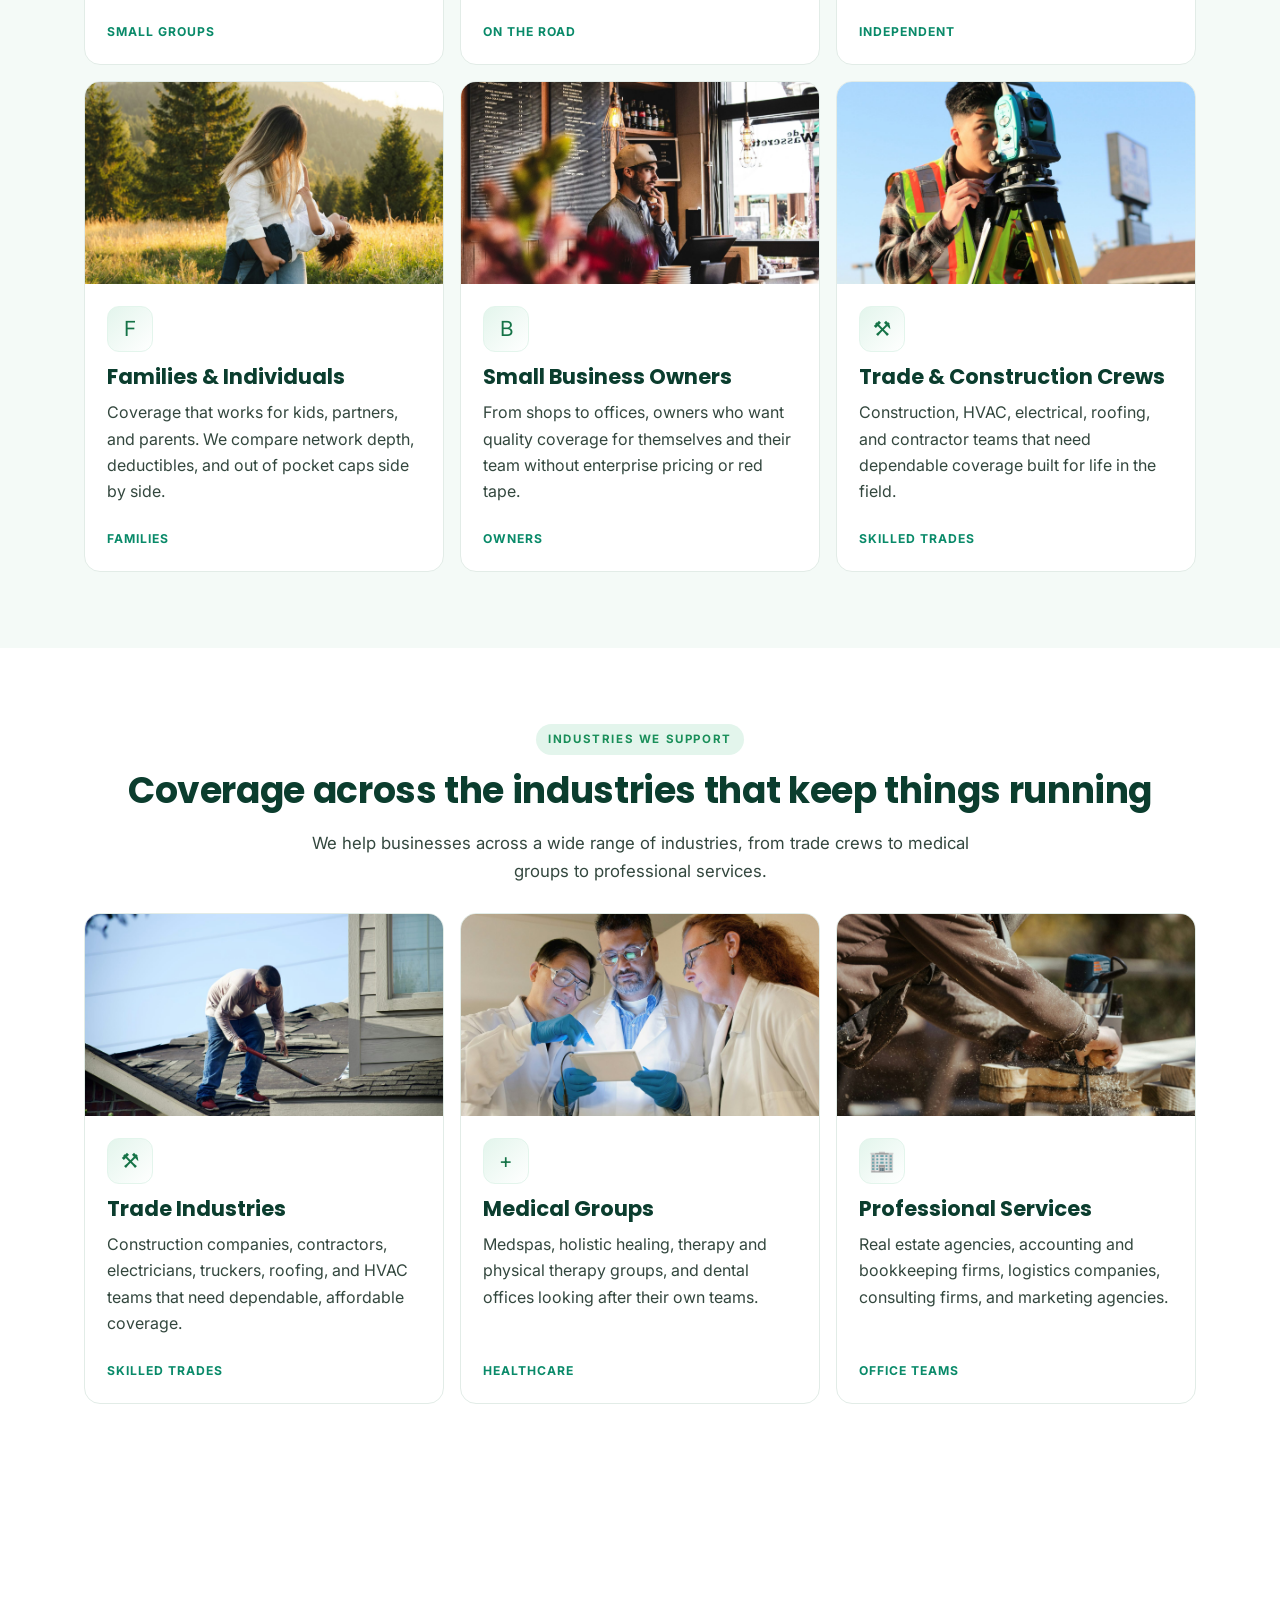
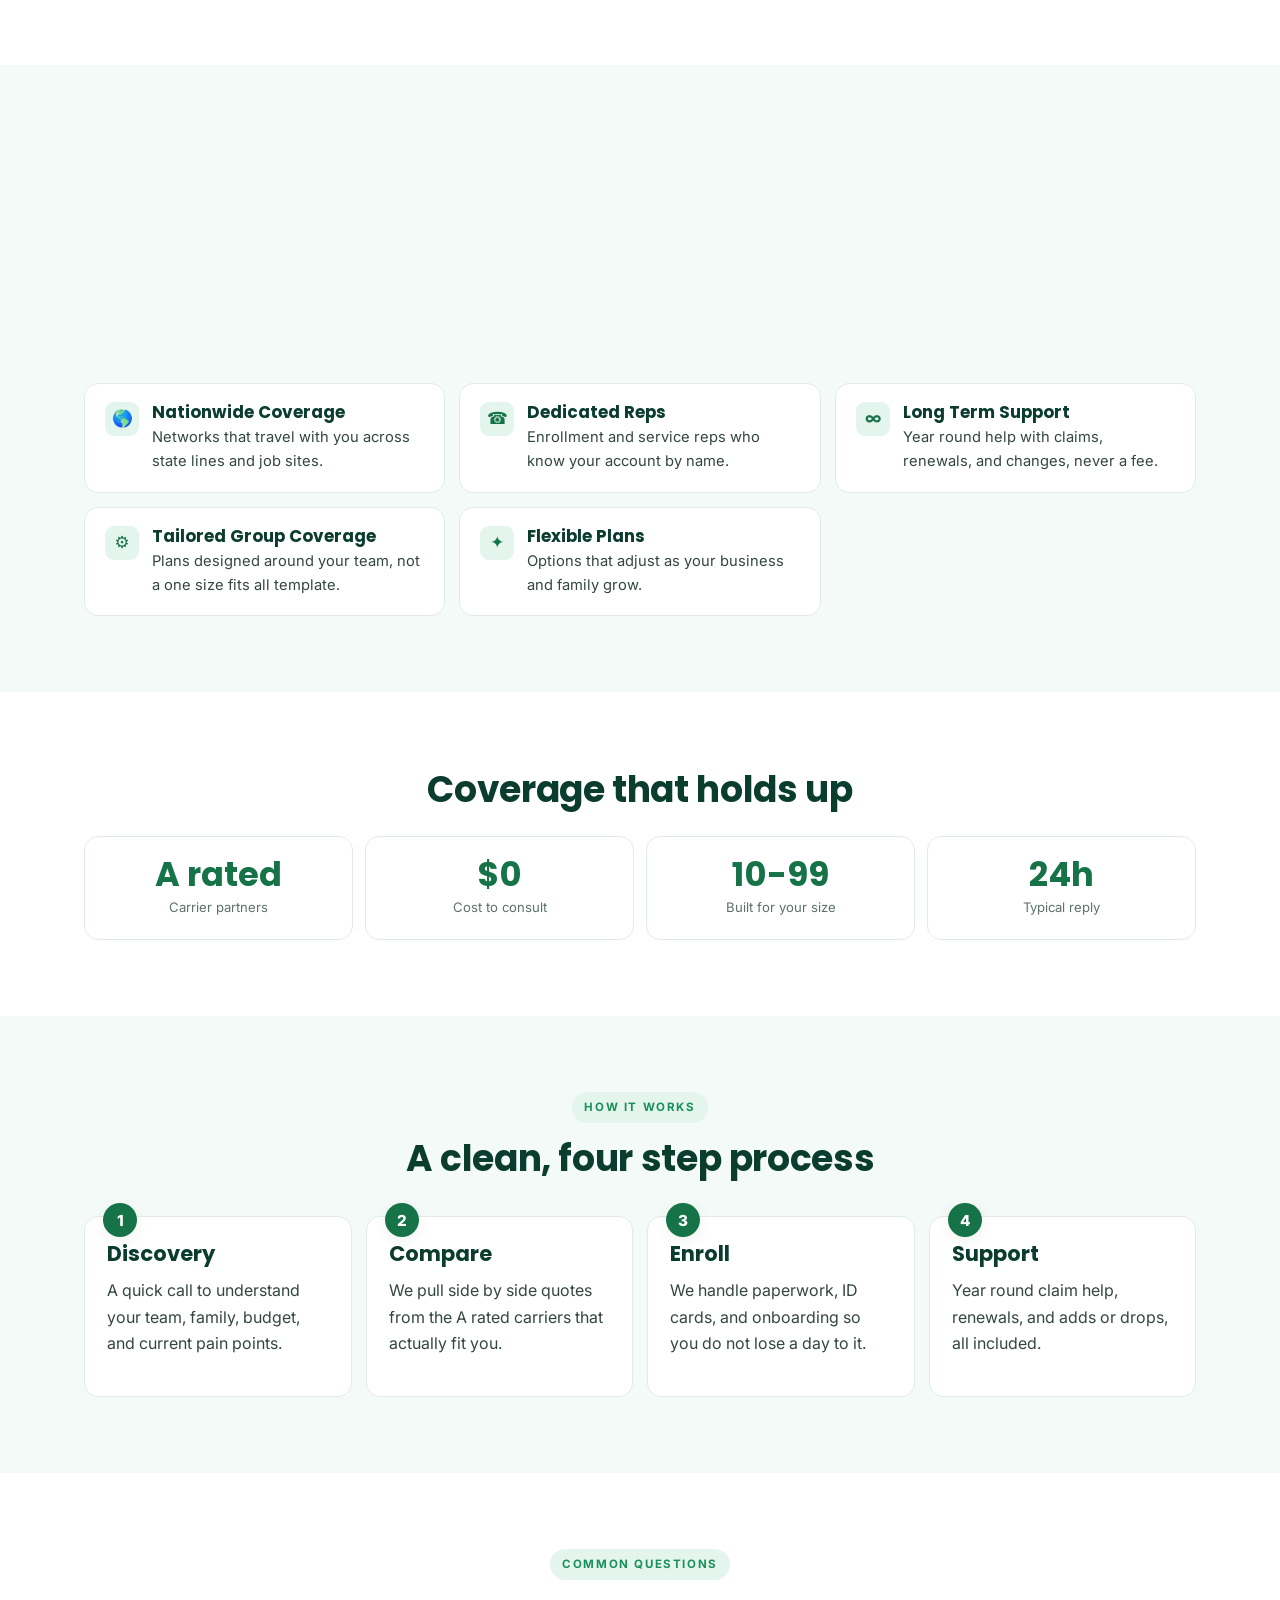
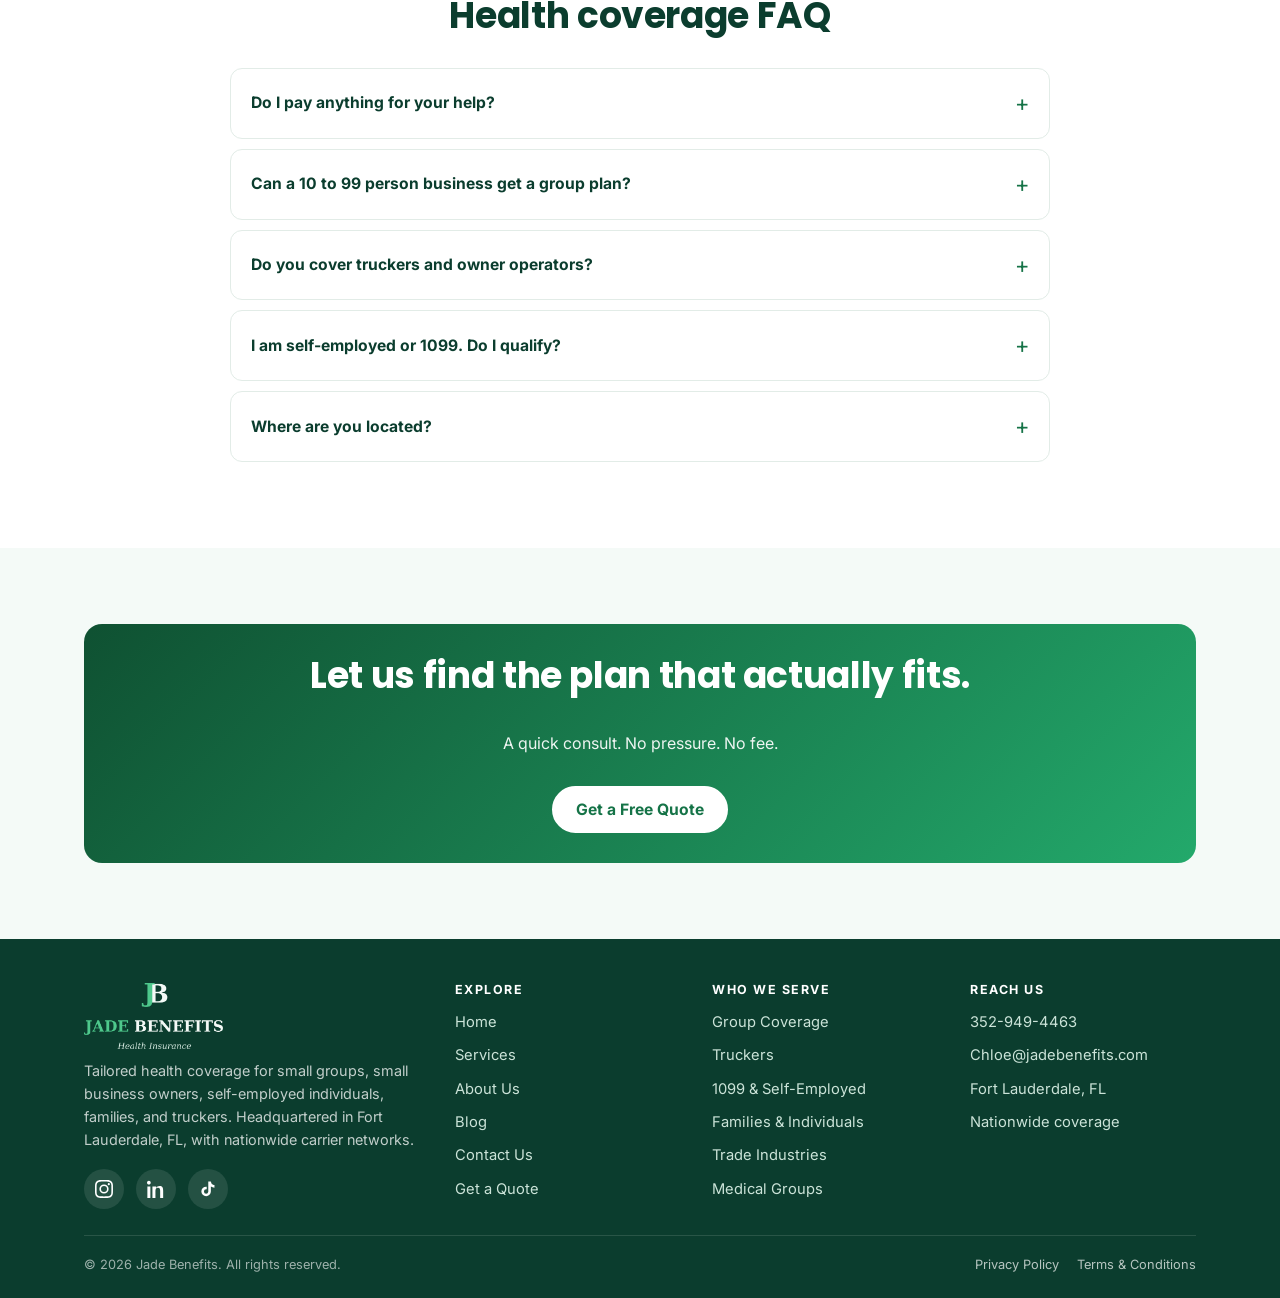
==== commit 292bd016: "website update" ====
--- a/index.html
+++ b/index.html
@@ -113,7 +113,7 @@
         </div>
       </div>
       <div class="hero-image reveal">
-        <img src="/images/officeimage.jpg" alt="Small business owners reviewing health coverage options with Jade Benefits" data-fallback data-label="Home hero photo" loading="eager" />
+        <img src="assets/images/officeimage.jpg" alt="Small business owners reviewing health coverage options with Jade Benefits" data-fallback data-label="Home hero photo" loading="eager" />
       </div>
     </div>
   </div>
@@ -156,7 +156,7 @@
     </div>
     <div class="cards">
       <div class="card reveal">
-        <div class="card-image"><img src="/images/groupcoveragephoto.jpg" alt="Group coverage for small businesses" data-fallback data-label="Group coverage photo" loading="lazy" /></div>
+        <div class="card-image"><img src="assets/images/groupcoveragephoto.jpg" alt="Group coverage for small businesses" data-fallback data-label="Group coverage photo" loading="lazy" /></div>
         <div class="card-body">
           <div class="ic">G</div>
           <h3>Group Coverage</h3>
@@ -165,7 +165,7 @@
         </div>
       </div>
       <div class="card reveal">
-        <div class="card-image"><img src="/images/Truckercoveragephoto.jpg" alt="Health insurance for truckers and owner operators" data-fallback data-label="Truckers photo" loading="lazy" /></div>
+        <div class="card-image"><img src="assets/images/Truckercoveragephoto.jpg" alt="Health insurance for truckers and owner operators" data-fallback data-label="Truckers photo" loading="lazy" /></div>
         <div class="card-body">
           <div class="ic">T</div>
           <h3>Truckers</h3>
@@ -174,7 +174,7 @@
         </div>
       </div>
       <div class="card reveal">
-        <div class="card-image"><img src="/images/selfemployedphoto.jpg" alt="Health insurance for 1099 and self employed workers" data-fallback data-label="Self-employed photo" loading="lazy" /></div>
+        <div class="card-image"><img src="assets/images/selfemployedphoto.jpg" alt="Health insurance for 1099 and self employed workers" data-fallback data-label="Self-employed photo" loading="lazy" /></div>
         <div class="card-body">
           <div class="ic">9</div>
           <h3>1099 &amp; Self-Employed</h3>
@@ -183,7 +183,7 @@
         </div>
       </div>
       <div class="card reveal">
-        <div class="card-image"><img src="/images/familiesandindividulasphoto.jpg" alt="Family health plans" data-fallback data-label="Families photo" loading="lazy" /></div>
+        <div class="card-image"><img src="assets/images/familiesandindividulasphoto.jpg" alt="Family health plans" data-fallback data-label="Families photo" loading="lazy" /></div>
         <div class="card-body">
           <div class="ic">F</div>
           <h3>Families &amp; Individuals</h3>
@@ -192,7 +192,7 @@
         </div>
       </div>
       <div class="card reveal">
-        <div class="card-image"><img src="/images/smallbusuinessowner.jpg" alt="Health coverage for small business owners" data-fallback data-label="Small business photo" loading="lazy" /></div>
+        <div class="card-image"><img src="assets/images/smallbusuinessowner.jpg" alt="Health coverage for small business owners" data-fallback data-label="Small business photo" loading="lazy" /></div>
         <div class="card-body">
           <div class="ic">B</div>
           <h3>Small Business Owners</h3>
@@ -201,7 +201,7 @@
         </div>
       </div>
       <div class="card reveal">
-        <div class="card-image"><img src="images/Constructionphoto.jpg" alt="Health coverage for trade and construction crews" data-fallback data-label="Trades photo" loading="lazy" /></div>
+        <div class="card-image"><img src="assets/images/Constructionphoto.jpg" alt="Health coverage for trade and construction crews" data-fallback data-label="Trades photo" loading="lazy" /></div>
         <div class="card-body">
           <div class="ic">&#9874;</div>
           <h3>Trade &amp; Construction Crews</h3>
@@ -224,7 +224,7 @@
 
     <div class="cards" style="margin-bottom:34px">
       <div class="card reveal">
-        <div class="card-image"><img src="/images/roofingphoto.jpg" alt="Trade industry health coverage" data-fallback data-label="Trade industries photo" loading="lazy" /></div>
+        <div class="card-image"><img src="assets/images/roofingphoto.jpg" alt="Trade industry health coverage" data-fallback data-label="Trade industries photo" loading="lazy" /></div>
         <div class="card-body">
           <div class="ic">&#9874;</div>
           <h3>Trade Industries</h3>
@@ -233,7 +233,7 @@
         </div>
       </div>
       <div class="card reveal">
-        <div class="card-image"><img src="/images/medicalgroupphoto.jpg" alt="Medical group health coverage" data-fallback data-label="Medical groups photo" loading="lazy" /></div>
+        <div class="card-image"><img src="assets/images/medicalgroupphoto.jpg" alt="Medical group health coverage" data-fallback data-label="Medical groups photo" loading="lazy" /></div>
         <div class="card-body">
           <div class="ic">&#43;</div>
           <h3>Medical Groups</h3>
@@ -242,7 +242,7 @@
         </div>
       </div>
       <div class="card reveal">
-        <div class="card-image"><img src="/images/contractorphoto.jpg" alt="Professional services health coverage" data-fallback data-label="Professional services photo" loading="lazy" /></div>
+        <div class="card-image"><img src="assets/images/contractorphoto.jpg" alt="Professional services health coverage" data-fallback data-label="Professional services photo" loading="lazy" /></div>
         <div class="card-body">
           <div class="ic">&#127970;</div>
           <h3>Professional Services</h3>
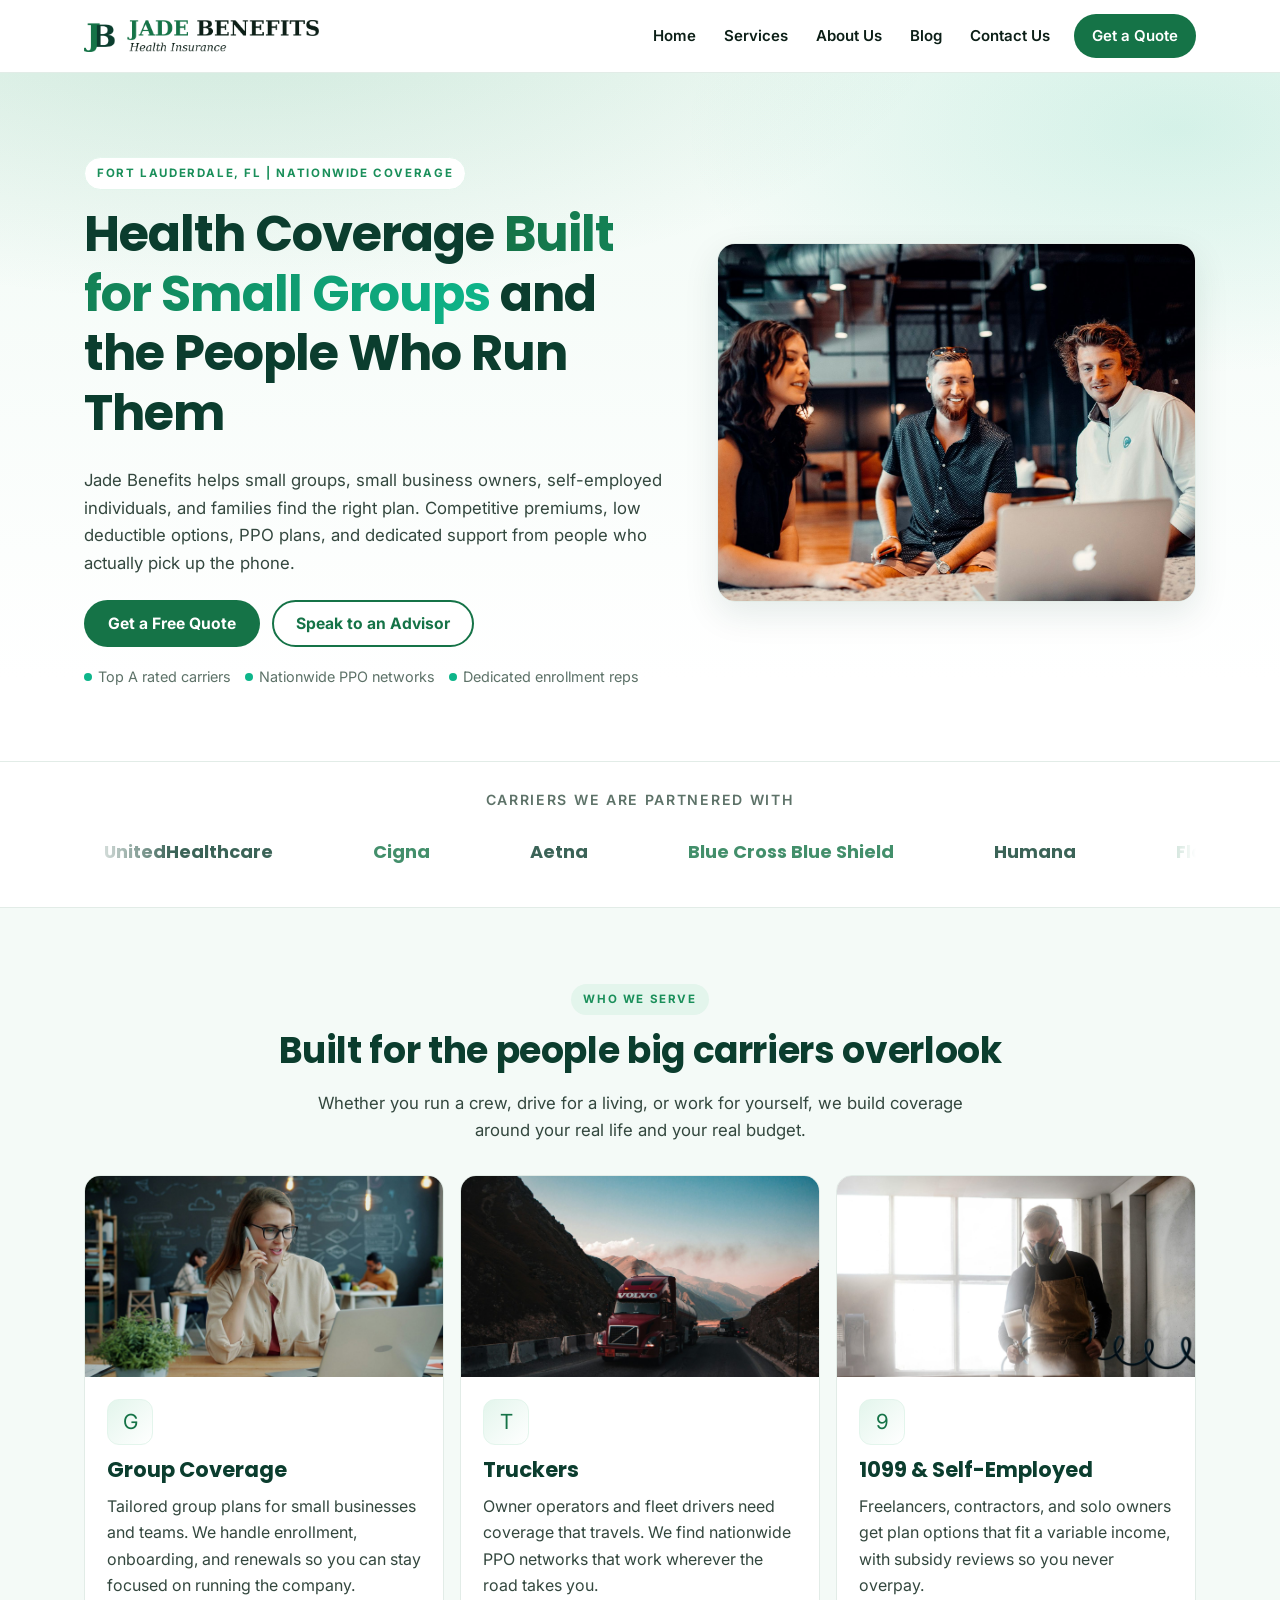
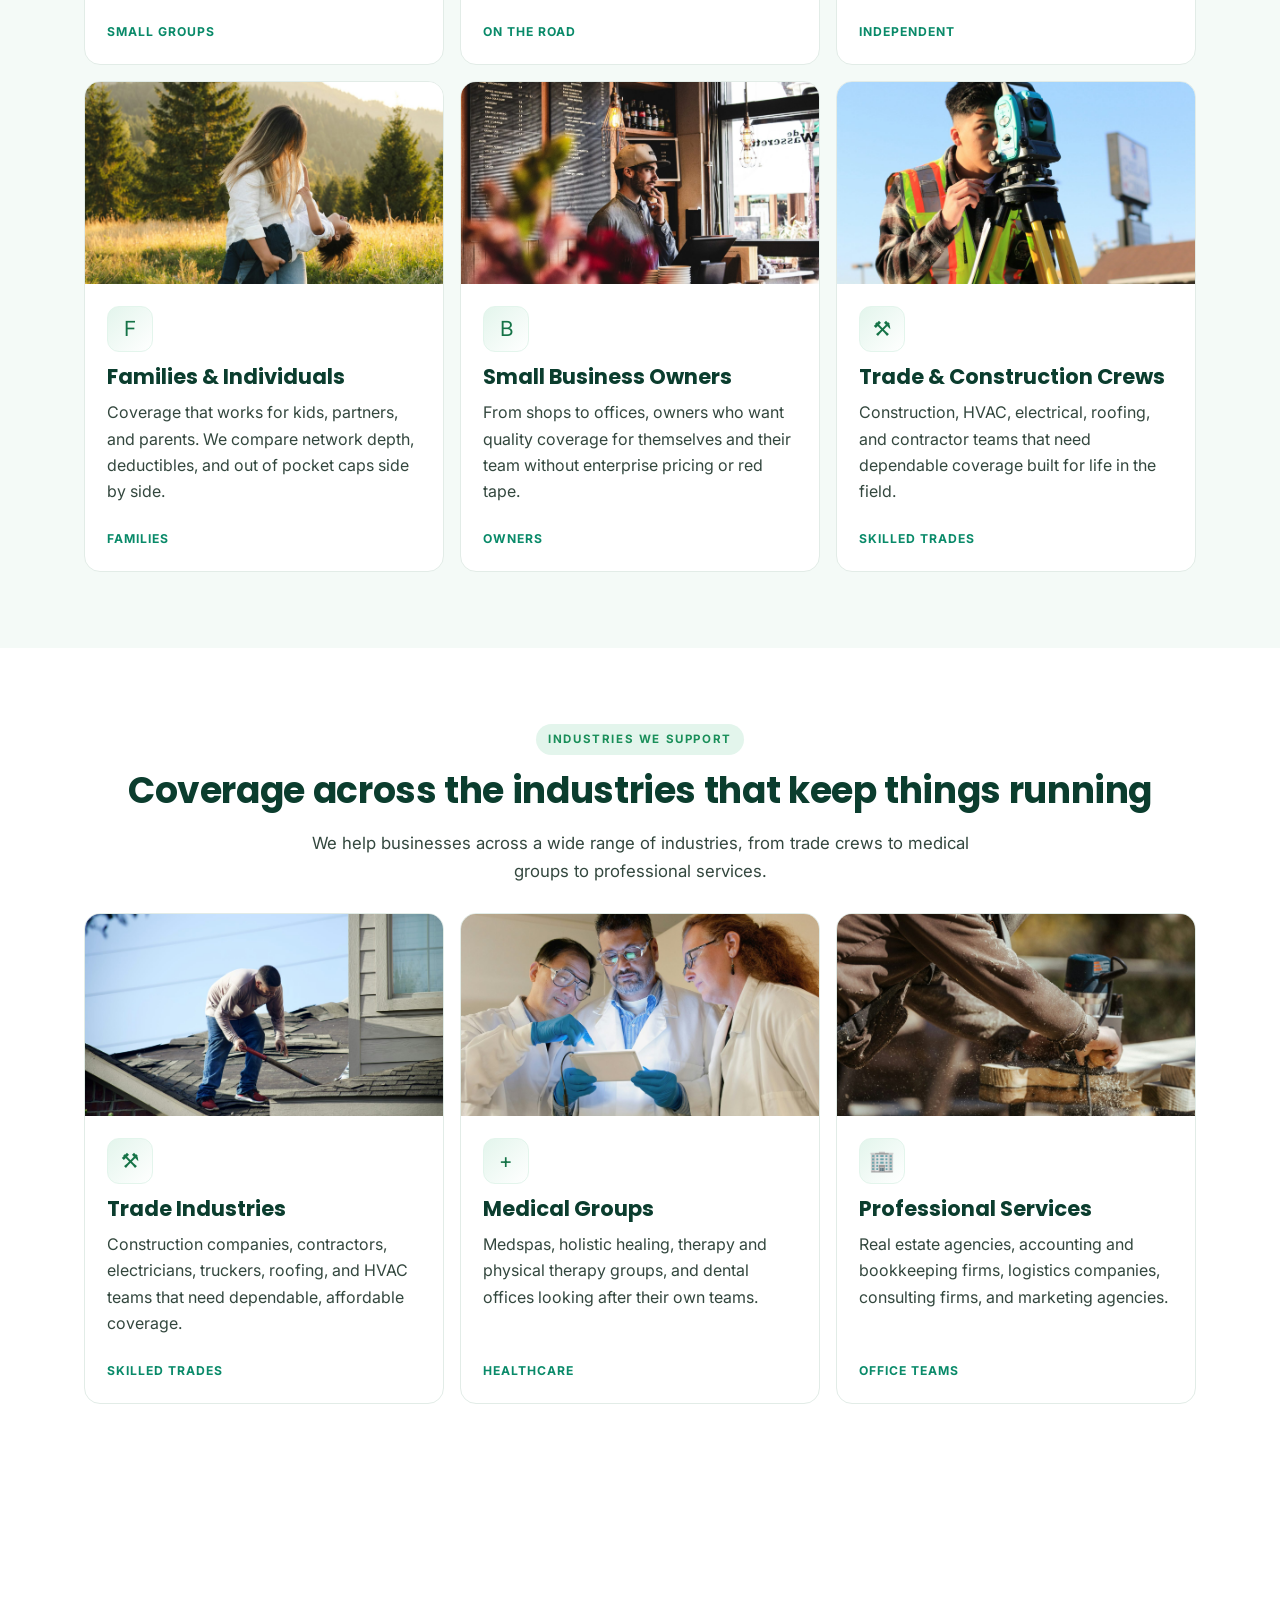
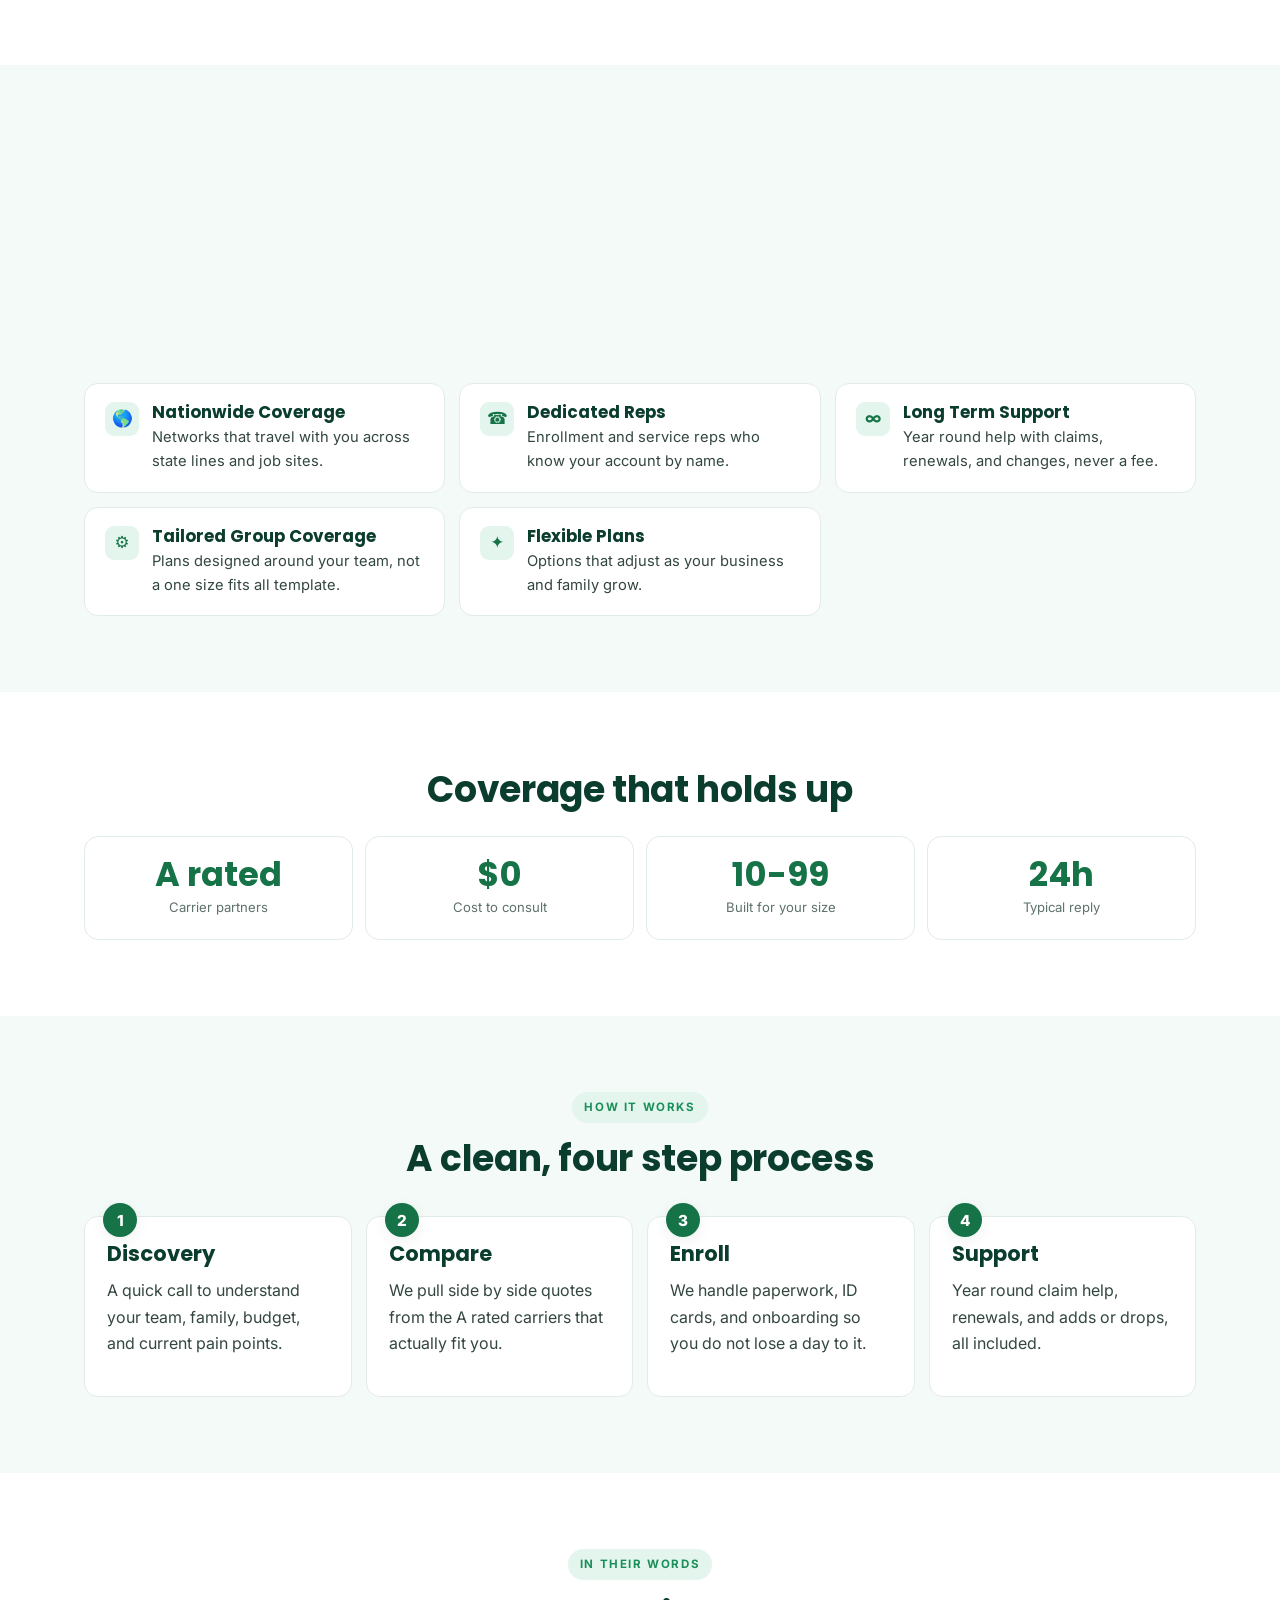
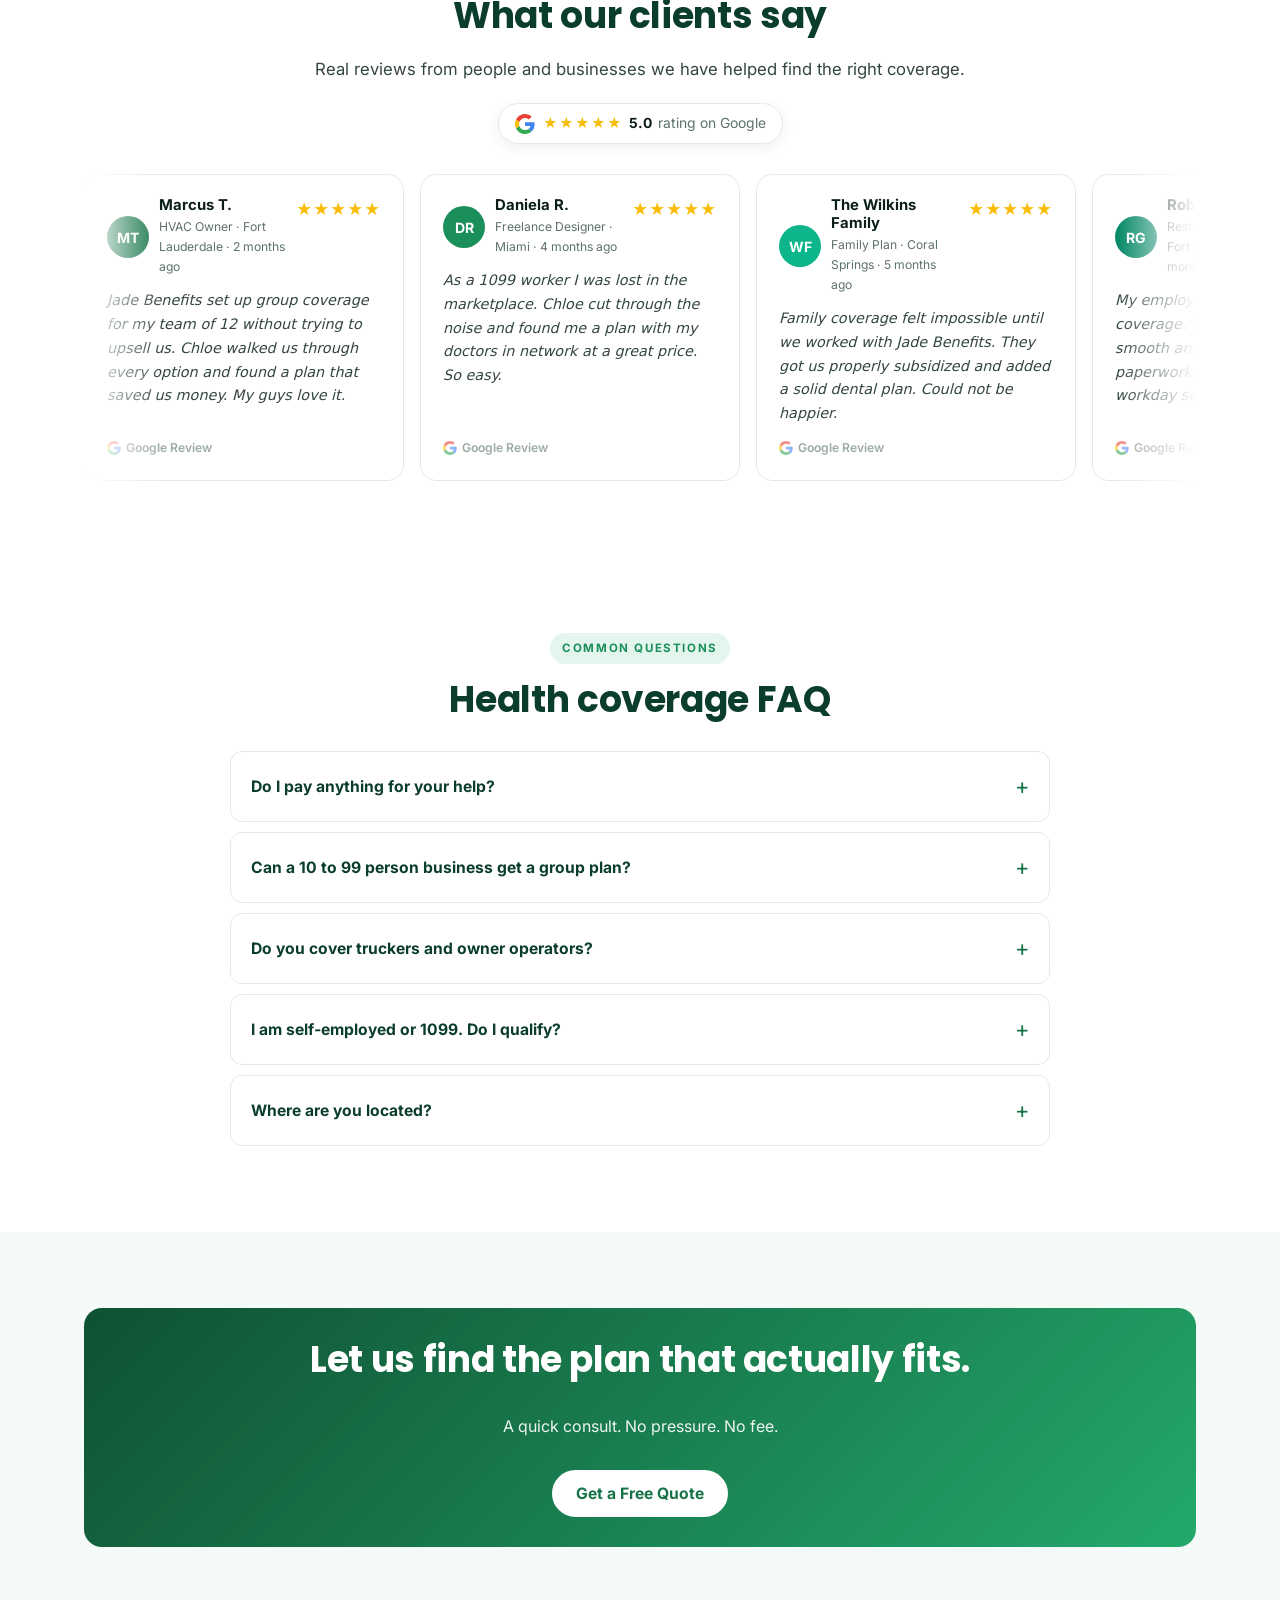
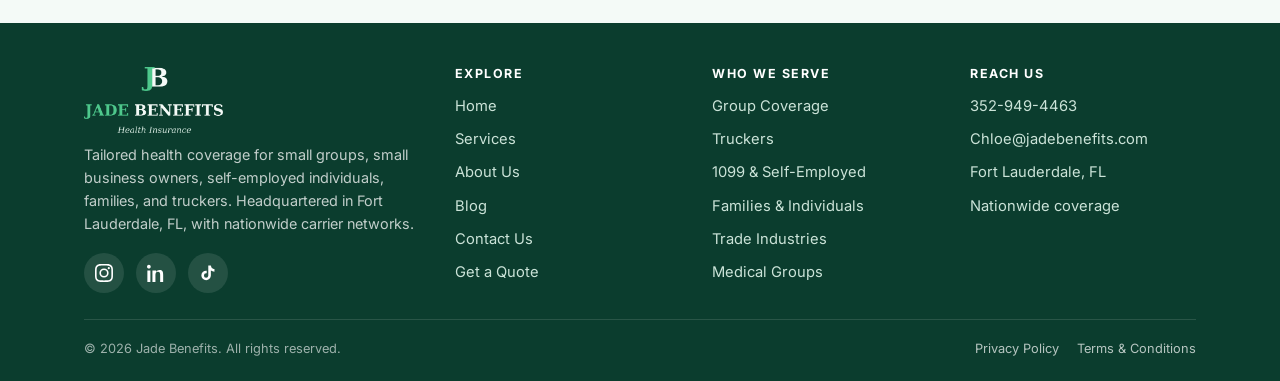
==== commit 9c474ee6: "Add Google reviews carousel to home page" ====
--- a/index.html
+++ b/index.html
@@ -322,6 +322,78 @@
   </div>
 </section>
 
+<!-- ===================== TESTIMONIALS ===================== -->
+<style>
+.gbadge{display:inline-flex;align-items:center;gap:8px;background:#fff;border:1px solid var(--line);border-radius:999px;padding:8px 16px;box-shadow:var(--shadow-sm);margin:14px 0 30px}
+.gbadge .stars{color:#FBBC05;letter-spacing:1px}
+.reviews-mask{overflow:hidden;-webkit-mask-image:linear-gradient(90deg,transparent,#000 7%,#000 93%,transparent);mask-image:linear-gradient(90deg,transparent,#000 7%,#000 93%,transparent)}
+#reviews-track{display:flex;gap:16px;width:max-content;animation:reviewScroll 50s linear infinite}
+#reviews-track:hover{animation-play-state:paused}
+@keyframes reviewScroll{from{transform:translateX(0)}to{transform:translateX(-50%)}}
+.rcard{flex:0 0 320px;background:#fff;border:1px solid var(--line);border-radius:16px;padding:22px;display:flex;flex-direction:column;gap:12px;transition:transform .25s var(--ease),box-shadow .25s var(--ease),border-color .2s}
+.rcard:hover{transform:translateY(-3px);box-shadow:var(--shadow);border-color:var(--green-100)}
+.rcard-top{display:flex;align-items:flex-start;justify-content:space-between;gap:10px}
+.rcard-who{display:flex;align-items:center;gap:10px}
+.rcard-avatar{width:42px;height:42px;border-radius:50%;display:flex;align-items:center;justify-content:center;font-weight:700;font-size:.88rem;color:#fff;flex-shrink:0}
+.rcard-name{font-weight:700;font-size:.93rem;color:var(--ink);line-height:1.2}
+.rcard-meta{font-size:.76rem;color:var(--muted);margin-top:2px}
+.rcard-stars{color:#FBBC05;font-size:.98rem;letter-spacing:1px}
+.rcard-text{font-size:.9rem;color:var(--ink-2);line-height:1.65;font-style:italic}
+.rcard-foot{display:flex;align-items:center;gap:5px;margin-top:auto;opacity:.6}
+.rcard-foot span{font-size:.76rem;font-weight:600;color:var(--muted)}
+@media(max-width:640px){.rcard{flex:0 0 272px}}
+@media (prefers-reduced-motion:reduce){#reviews-track{animation:none;flex-wrap:wrap;justify-content:center}}
+</style>
+<section class="section">
+  <div class="container">
+    <div class="center reveal" style="margin-bottom:6px">
+      <span class="eyebrow">In their words</span>
+      <h2>What our clients say</h2>
+      <p class="lead">Real reviews from people and businesses we have helped find the right coverage.</p>
+    </div>
+    <div class="center reveal">
+      <div class="gbadge">
+        <svg width="20" height="20" viewBox="0 0 48 48" aria-hidden="true"><path fill="#EA4335" d="M24 9.5c3.54 0 6.71 1.22 9.21 3.6l6.85-6.85C35.9 2.38 30.47 0 24 0 14.62 0 6.51 5.38 2.56 13.22l7.98 6.19C12.43 13.72 17.74 9.5 24 9.5z"/><path fill="#4285F4" d="M46.98 24.55c0-1.57-.15-3.09-.38-4.55H24v9.02h12.94c-.58 2.96-2.26 5.48-4.78 7.18l7.73 6c4.51-4.18 7.09-10.36 7.09-17.65z"/><path fill="#FBBC05" d="M10.53 28.59c-.48-1.45-.76-2.99-.76-4.59s.27-3.14.76-4.59l-7.98-6.19C.92 16.46 0 20.12 0 24c0 3.88.92 7.54 2.56 10.78l7.97-6.19z"/><path fill="#34A853" d="M24 48c6.48 0 11.93-2.13 15.89-5.81l-7.73-6c-2.18 1.48-4.97 2.29-8.16 2.29-6.26 0-11.57-4.22-13.47-9.91l-7.98 6.19C6.51 42.62 14.62 48 24 48z"/></svg>
+        <span style="font-size:.87rem;font-weight:700;color:var(--ink);display:flex;align-items:center;gap:6px">
+          <span class="stars">&#9733;&#9733;&#9733;&#9733;&#9733;</span><strong>5.0</strong>
+          <span style="color:var(--muted);font-weight:400">rating on Google</span>
+        </span>
+      </div>
+    </div>
+    <div class="reviews-mask reveal">
+      <div id="reviews-track"></div>
+    </div>
+  </div>
+</section>
+<script>
+(function(){
+  var reviews = [
+    {name:"Marcus T.",initials:"MT",color:"#157347",role:"HVAC Owner · Fort Lauderdale",date:"2 months ago",stars:5,text:"Jade Benefits set up group coverage for my team of 12 without trying to upsell us. Chloe walked us through every option and found a plan that saved us money. My guys love it."},
+    {name:"Daniela R.",initials:"DR",color:"#1a8f5a",role:"Freelance Designer · Miami",date:"4 months ago",stars:5,text:"As a 1099 worker I was lost in the marketplace. Chloe cut through the noise and found me a plan with my doctors in network at a great price. So easy."},
+    {name:"The Wilkins Family",initials:"WF",color:"#0db58a",role:"Family Plan · Coral Springs",date:"5 months ago",stars:5,text:"Family coverage felt impossible until we worked with Jade Benefits. They got us properly subsidized and added a solid dental plan. Could not be happier."},
+    {name:"Roberto G.",initials:"RG",color:"#098a69",role:"Restaurant Owner · Fort Lauderdale",date:"3 months ago",stars:5,text:"My employees finally have real coverage. The whole process was smooth and they handled all the paperwork. I did not lose a single workday setting it up."},
+    {name:"Kevin B.",initials:"KB",color:"#23a96b",role:"Owner Operator · Davie",date:"6 months ago",stars:5,text:"Did not think I could afford good coverage on the road. Jade Benefits found me a nationwide PPO that works wherever I haul. Enrolled the same week."},
+    {name:"Latasha M.",initials:"LM",color:"#0f5132",role:"Self-Employed · Plantation",date:"1 month ago",stars:5,text:"I had been putting off coverage for two years. One call with Chloe and it was done. Honest, fast, and zero pressure. Highly recommend."},
+    {name:"Carlos & Ana V.",initials:"CV",color:"#157347",role:"Family Plan · Pembroke Pines",date:"4 months ago",stars:5,text:"Switched from a plan we barely understood to one that actually covers our kids' doctors. They explained everything step by step."},
+    {name:"Sandra P.",initials:"SP",color:"#1a8f5a",role:"Salon Owner · Hollywood",date:"2 months ago",stars:5,text:"Got group coverage set up for my team of 8 faster than I expected. Everyone on staff is happy with their plan. Great experience start to finish."}
+  ];
+  function stars(n){ return "★".repeat(n) + "☆".repeat(5-n); }
+  function gIcon(){ return '<svg width="14" height="14" viewBox="0 0 48 48" aria-hidden="true"><path fill="#EA4335" d="M24 9.5c3.54 0 6.71 1.22 9.21 3.6l6.85-6.85C35.9 2.38 30.47 0 24 0 14.62 0 6.51 5.38 2.56 13.22l7.98 6.19C12.43 13.72 17.74 9.5 24 9.5z"/><path fill="#4285F4" d="M46.98 24.55c0-1.57-.15-3.09-.38-4.55H24v9.02h12.94c-.58 2.96-2.26 5.48-4.78 7.18l7.73 6c4.51-4.18 7.09-10.36 7.09-17.65z"/><path fill="#FBBC05" d="M10.53 28.59c-.48-1.45-.76-2.99-.76-4.59s.27-3.14.76-4.59l-7.98-6.19C.92 16.46 0 20.12 0 24c0 3.88.92 7.54 2.56 10.78l7.97-6.19z"/><path fill="#34A853" d="M24 48c6.48 0 11.93-2.13 15.89-5.81l-7.73-6c-2.18 1.48-4.97 2.29-8.16 2.29-6.26 0-11.57-4.22-13.47-9.91l-7.98 6.19C6.51 42.62 14.62 48 24 48z"/></svg>'; }
+  function card(r){
+    return '<div class="rcard">'
+      + '<div class="rcard-top"><div class="rcard-who">'
+      + '<div class="rcard-avatar" style="background:'+r.color+'">'+r.initials+'</div>'
+      + '<div><div class="rcard-name">'+r.name+'</div><div class="rcard-meta">'+r.role+' · '+r.date+'</div></div>'
+      + '</div><div class="rcard-stars">'+stars(r.stars)+'</div></div>'
+      + '<div class="rcard-text">'+r.text+'</div>'
+      + '<div class="rcard-foot">'+gIcon()+'<span>Google Review</span></div>'
+      + '</div>';
+  }
+  var track = document.getElementById("reviews-track");
+  if(track){ track.innerHTML = reviews.concat(reviews).map(card).join(""); }
+})();
+</script>
+
 <!-- ===================== FAQ ===================== -->
 <section class="section">
   <div class="container">
